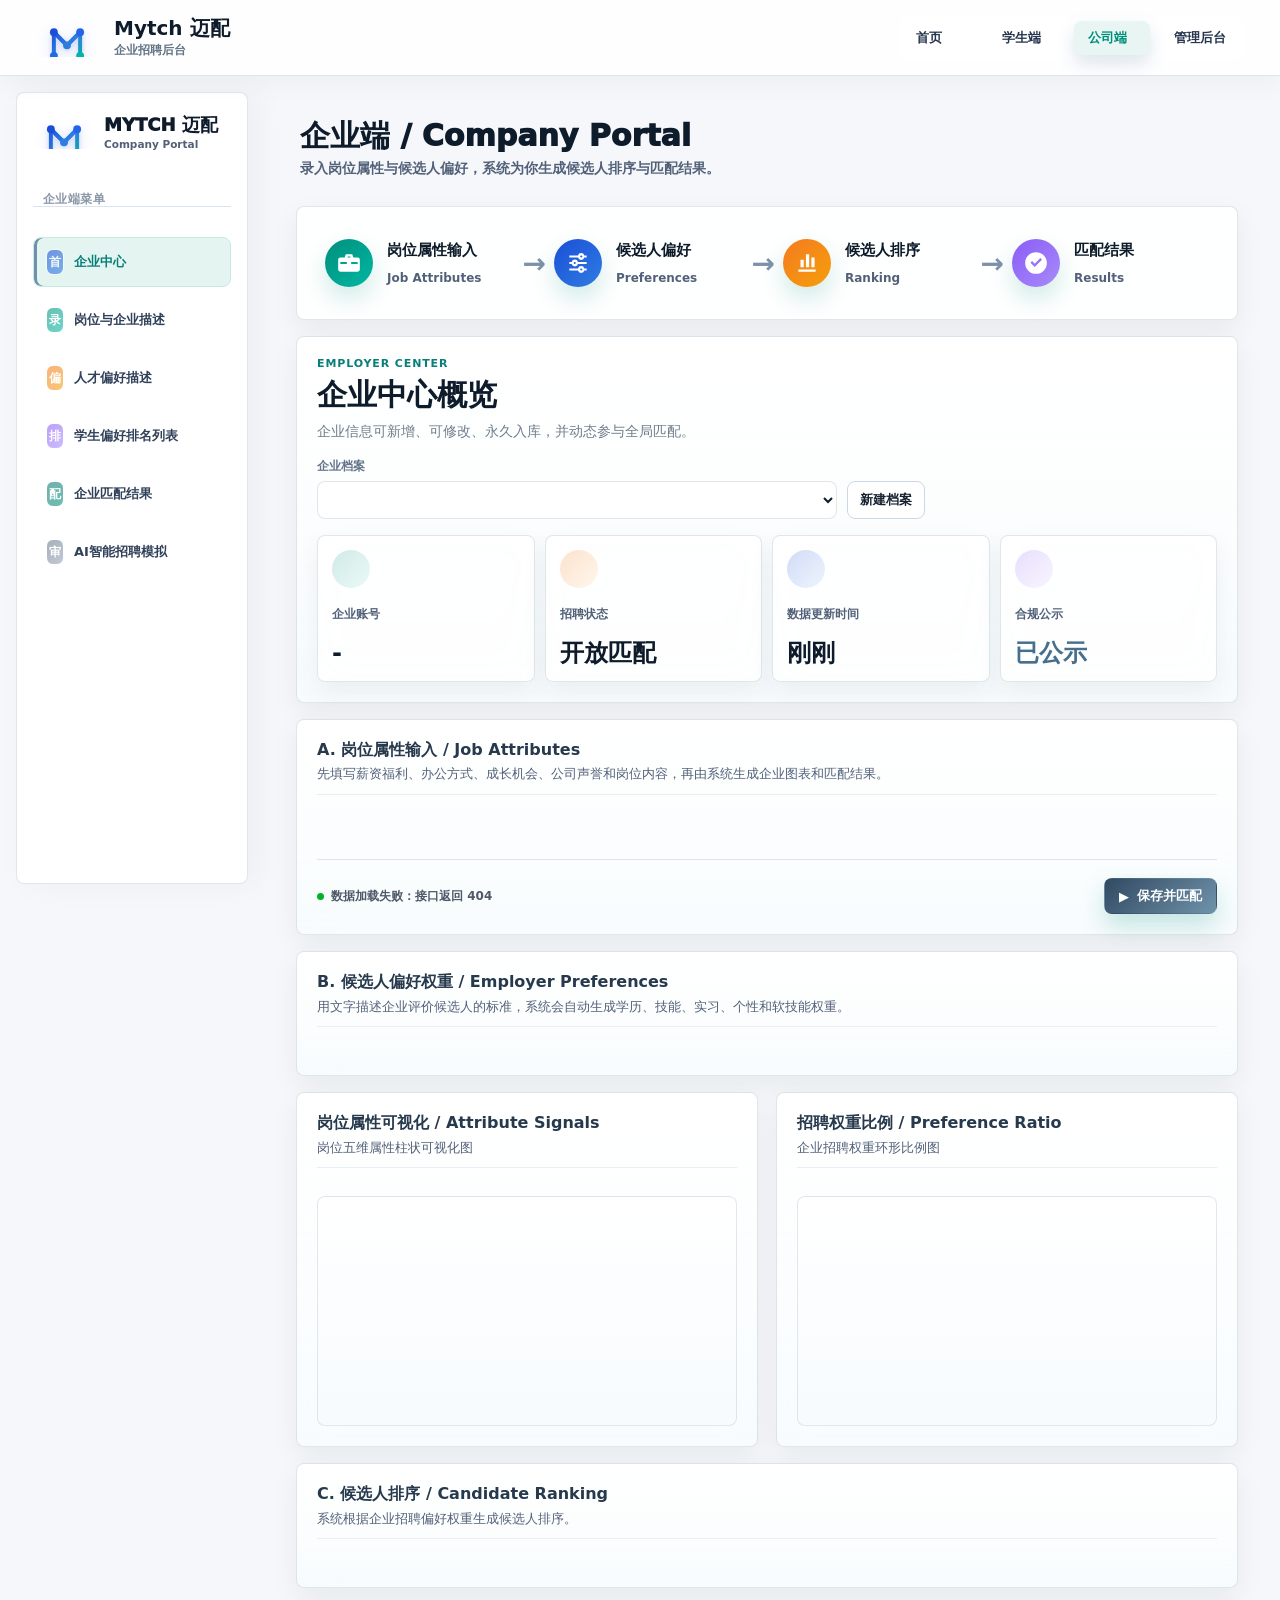
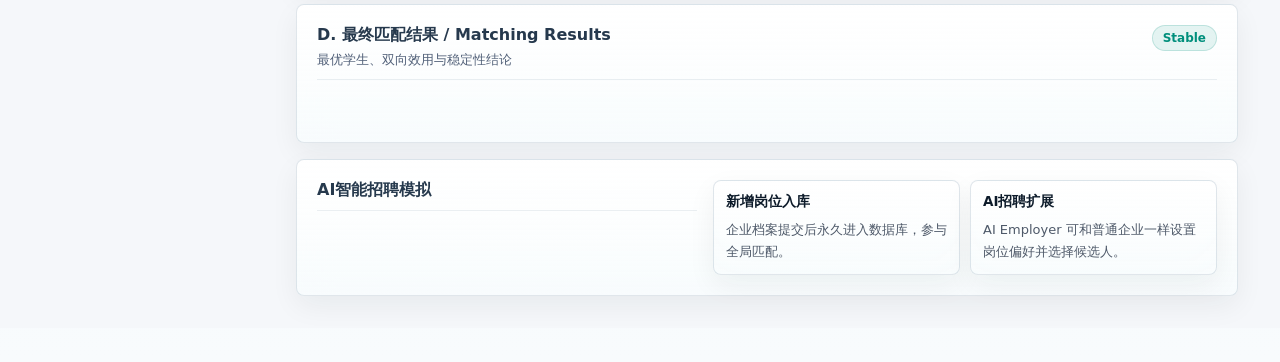
==== company.html @ 8a6372a4 "Add files via upload" ====
<!doctype html>
<html lang="zh-CN">
  <head>
    <meta charset="UTF-8" />
    <meta name="viewport" content="width=device-width, initial-scale=1.0" />
    <title>企业端 - Mytch 迈配</title>
    <link rel="stylesheet" href="styles.css" />
  </head>
  <body data-page="company">
    <div class="client-shell">
      <header class="global-topbar client-header">
        <a class="brand compact-brand" href="index.html">
          <div class="brand-mark" aria-hidden="true"><img src="assets/mytch-logo.svg" alt="" /></div>
          <div>
            <h1>Mytch 迈配</h1>
            <p>企业招聘后台</p>
          </div>
        </a>
        <nav class="client-nav" aria-label="端口切换">
          <a href="index.html">首页</a>
          <a href="student.html">学生端</a>
          <a class="active" href="company.html">公司端</a>
          <a href="admin.html">管理后台</a>
        </nav>
      </header>

      <div class="product-layout">
        <aside class="client-sidebar">
          <a class="brand side-brand" href="index.html">
            <div class="brand-mark" aria-hidden="true"><img src="assets/mytch-logo.svg" alt="" /></div>
            <div>
              <h1>Mytch 迈配</h1>
              <p>Company Portal</p>
            </div>
          </a>
          <div class="side-title">
            <strong>企业端菜单</strong>
            <span>Employer Portal</span>
          </div>
          <nav class="side-menu" aria-label="企业端菜单">
            <a href="#companyOverview">企业中心</a>
            <a href="#companyInputCard">岗位与企业描述</a>
            <a href="#companyPreferenceCard">人才偏好描述</a>
            <a href="#companyRankingCard">学生偏好排名列表</a>
            <a href="#companyMatchCard">企业匹配结果</a>
            <a href="#companySimulation">AI智能招聘模拟</a>
          </nav>
          <nav class="side-switch" aria-label="端口切换">
            <a href="index.html">首页</a>
            <a href="student.html">学生端</a>
            <a href="admin.html">后台端</a>
          </nav>
        </aside>

      <main class="product-main dashboard-main">
        <section class="portal-titlebar">
          <div>
            <h2>企业端 / Company Portal</h2>
            <p>录入岗位属性与候选人偏好，系统为你生成候选人排序与匹配结果。</p>
          </div>
        </section>

        <section class="portal-flow-strip company-flow" aria-label="企业端流程">
          <article class="active"><span><i class="svg-icon briefcase-icon" aria-hidden="true"></i></span><strong>岗位属性输入</strong><em>Job Attributes</em></article>
          <i aria-hidden="true">→</i>
          <article><span><i class="svg-icon sliders-icon" aria-hidden="true"></i></span><strong>候选人偏好</strong><em>Preferences</em></article>
          <i aria-hidden="true">→</i>
          <article><span><i class="svg-icon chart-icon" aria-hidden="true"></i></span><strong>候选人排序</strong><em>Ranking</em></article>
          <i aria-hidden="true">→</i>
          <article><span><i class="svg-icon check-icon" aria-hidden="true"></i></span><strong>匹配结果</strong><em>Results</em></article>
        </section>

        <section class="panel overview-card" id="companyOverview">
          <div>
            <p class="eyebrow">Employer Center</p>
            <h2>企业中心概览</h2>
            <p>企业信息可新增、可修改、永久入库，并动态参与全局匹配。</p>
          </div>
          <div class="account-tools overview-tools">
            <label class="select-label">
              企业档案
              <select id="companySelect"></select>
            </label>
            <button class="icon-button" id="newCompanyBtn" type="button">新建档案</button>
          </div>
          <div class="overview-meta">
            <article><span>企业账号</span><strong id="companyOverviewId">-</strong></article>
            <article><span>招聘状态</span><strong id="companyHiringStatus">开放匹配</strong></article>
            <article><span>数据更新时间</span><strong id="companyUpdatedAt">刚刚</strong></article>
            <article><span>合规公示</span><strong class="status-ok">已公示</strong></article>
          </div>
        </section>

        <section class="panel flow-card form-card" id="companyInputCard">
          <div class="panel-heading">
            <div>
              <h3>A. 岗位属性输入 / Job Attributes</h3>
              <p>先填写薪资福利、办公方式、成长机会、公司声誉和岗位内容，再由系统生成企业图表和匹配结果。</p>
            </div>
          </div>
          <form id="companyForm" class="profile-form">
            <div id="companyIdentityFields" class="identity-fields"></div>
            <div id="companyAttrFields" class="field-grid"></div>
            <div class="form-actions">
              <span id="companyState" class="inline-state">示例数据已加载</span>
              <button class="icon-button primary" type="submit">
                <span aria-hidden="true">▶</span>
                <span>保存并匹配</span>
              </button>
            </div>
          </form>
        </section>

        <section class="panel flow-card form-card" id="companyPreferenceCard">
          <div class="panel-heading">
            <div>
              <h3>B. 候选人偏好权重 / Employer Preferences</h3>
              <p>用文字描述企业评价候选人的标准，系统会自动生成学历、技能、实习、个性和软技能权重。</p>
            </div>
          </div>
          <div id="companyPreferenceFields" class="field-grid"></div>
        </section>

        <section class="visual-pair" id="companyVisuals">
          <section class="panel flow-card visual-panel" id="companyAttrCard">
            <div class="panel-heading">
              <div>
                <h3>岗位属性可视化 / Attribute Signals</h3>
                <p>岗位五维属性柱状可视化图</p>
              </div>
            </div>
            <div id="companyBarChart" class="bar-chart-card"></div>
          </section>

          <section class="panel flow-card" id="companyWeightCard">
            <div class="panel-heading">
              <div>
                <h3>招聘权重比例 / Preference Ratio</h3>
                <p>企业招聘权重环形比例图</p>
              </div>
            </div>
          <div id="companyDonutChart" class="donut-card"></div>
          <div id="companyWeightFields" class="field-grid sr-only"></div>
          </section>
        </section>

        <section class="panel flow-card" id="companyRankingCard">
          <div class="panel-heading">
            <div>
              <h3>C. 候选人排序 / Candidate Ranking</h3>
              <p>系统根据企业招聘偏好权重生成候选人排序。</p>
            </div>
          </div>
          <div id="companyPersonalPrefs" class="rank-list compact"></div>
        </section>

        <section class="panel flow-card result-panel" id="companyMatchCard">
          <div class="panel-heading">
            <div>
              <h3>D. 最终匹配结果 / Matching Results</h3>
              <p>最优学生、双向效用与稳定性结论</p>
            </div>
            <span id="companyStableBadge" class="badge positive">Stable</span>
          </div>
          <div id="companyResult" class="personal-result"></div>
        </section>

        <section class="panel rules-panel overview-card" id="companySimulation">
          <div class="panel-heading"><h3>AI智能招聘模拟</h3></div>
          <div class="governance-grid">
            <article><strong>新增岗位入库</strong><span>企业档案提交后永久进入数据库，参与全局匹配。</span></article>
            <article><strong>AI招聘扩展</strong><span>AI Employer 可和普通企业一样设置岗位偏好并选择候选人。</span></article>
          </div>
        </section>
      </main>
      </div>
    </div>

    <script src="app.js?v=mytch-feedback-20260525"></script>
  </body>
</html>
---- styles.css ----
:root {
  --bg: #f6f7f9;
  --surface: #ffffff;
  --ink: #18212f;
  --muted: #667085;
  --line: #d8dee8;
  --teal: #087f8c;
  --teal-weak: #e4f4f5;
  --coral: #d95f43;
  --indigo: #3c5aa6;
  --gold: #b7831d;
  --green: #1f8a5b;
  --shadow: 0 14px 40px rgba(24, 33, 47, 0.08);
}

* {
  box-sizing: border-box;
}

body {
  margin: 0;
  min-height: 100vh;
  background: var(--bg);
  color: var(--ink);
  font-family: Inter, ui-sans-serif, system-ui, -apple-system, BlinkMacSystemFont, "Segoe UI", sans-serif;
}

button,
input,
select,
textarea {
  font: inherit;
}

button {
  cursor: pointer;
}

a {
  color: inherit;
  text-decoration: none;
}

.app-shell {
  display: grid;
  grid-template-columns: 280px minmax(0, 1fr);
  min-height: 100vh;
}

.sidebar {
  position: sticky;
  top: 0;
  height: 100vh;
  display: flex;
  flex-direction: column;
  gap: 28px;
  padding: 24px 18px;
  background: #17202c;
  color: #eef4f7;
}

.brand {
  display: flex;
  align-items: center;
  gap: 12px;
  min-width: 0;
}

.brand-mark {
  display: grid;
  place-items: center;
  flex: 0 0 44px;
  width: 44px;
  height: 44px;
  border-radius: 8px;
  background: #f0b44c;
  color: #17202c;
  font-weight: 800;
  letter-spacing: 0;
}

.brand h1,
.brand p,
.topbar h2,
.topbar p,
.panel h3 {
  margin: 0;
}

.brand h1 {
  font-size: 18px;
  line-height: 1.2;
}

.brand p {
  margin-top: 4px;
  color: #b9c5d1;
  font-size: 13px;
}

.nav-tabs {
  display: grid;
  gap: 8px;
}

.nav-tab {
  display: flex;
  align-items: center;
  gap: 10px;
  width: 100%;
  border: 1px solid transparent;
  border-radius: 8px;
  padding: 11px 12px;
  background: transparent;
  color: #dbe5ea;
  text-align: left;
}

.nav-tab:hover,
.nav-tab.active {
  background: rgba(255, 255, 255, 0.09);
  border-color: rgba(255, 255, 255, 0.13);
}

.tab-icon {
  display: grid;
  place-items: center;
  width: 30px;
  height: 24px;
  border-radius: 6px;
  background: rgba(255, 255, 255, 0.1);
  color: #f0b44c;
  font-size: 12px;
  font-weight: 700;
}

.sidebar-footer {
  margin-top: auto;
  display: flex;
  align-items: center;
  gap: 8px;
  min-width: 0;
  color: #b9c5d1;
  font-size: 13px;
}

.state-dot {
  width: 9px;
  height: 9px;
  border-radius: 50%;
  background: #56d194;
  box-shadow: 0 0 0 4px rgba(86, 209, 148, 0.14);
}

.main {
  min-width: 0;
  padding: 22px;
}

.topbar {
  display: flex;
  align-items: center;
  justify-content: space-between;
  gap: 16px;
  margin-bottom: 18px;
}

.eyebrow {
  color: var(--teal);
  font-size: 12px;
  font-weight: 800;
  letter-spacing: 0.08em;
  text-transform: uppercase;
}

.topbar h2 {
  margin-top: 4px;
  font-size: 28px;
  letter-spacing: 0;
}

.toolbar,
.panel-heading,
.segmented,
.simulation-controls {
  display: flex;
  align-items: center;
  gap: 10px;
}

.icon-button {
  display: inline-flex;
  align-items: center;
  justify-content: center;
  gap: 8px;
  min-height: 38px;
  border: 1px solid var(--line);
  border-radius: 8px;
  padding: 8px 12px;
  background: var(--surface);
  color: var(--ink);
  font-weight: 700;
}

.icon-button:hover {
  border-color: #aab4c2;
}

.icon-button.primary {
  background: var(--teal);
  border-color: var(--teal);
  color: white;
}

.portal {
  width: min(1120px, calc(100% - 32px));
  margin: 0 auto;
  padding: 44px 0;
}

.portal-hero {
  min-height: 260px;
  display: grid;
  align-content: space-between;
  border-radius: 8px;
  padding: 28px;
  background:
    linear-gradient(90deg, rgba(23, 32, 44, 0.92), rgba(8, 127, 140, 0.72)),
    url("data:image/svg+xml,%3Csvg xmlns='http://www.w3.org/2000/svg' width='1200' height='500' viewBox='0 0 1200 500'%3E%3Crect width='1200' height='500' fill='%23dfe6ee'/%3E%3Cg fill='none' stroke='%2395a5b6' stroke-width='2' opacity='.55'%3E%3Cpath d='M80 380 C220 220, 320 420, 480 250 S760 180, 920 300 1050 360, 1120 180'/%3E%3Cpath d='M120 170 C260 260, 380 110, 530 190 S780 390, 1010 230'/%3E%3C/g%3E%3Cg fill='%23ffffff' opacity='.76'%3E%3Ccircle cx='160' cy='190' r='36'/%3E%3Ccircle cx='420' cy='305' r='42'/%3E%3Ccircle cx='650' cy='170' r='34'/%3E%3Ccircle cx='930' cy='320' r='44'/%3E%3C/g%3E%3C/svg%3E");
  background-size: cover;
  color: white;
  box-shadow: var(--shadow);
}

.portal-brand .brand-mark {
  background: white;
  color: var(--teal);
}

.portal-title h2 {
  margin: 8px 0 0;
  font-size: 46px;
  letter-spacing: 0;
}

.portal-title .eyebrow {
  color: #f0b44c;
}

.role-grid {
  display: grid;
  grid-template-columns: repeat(4, minmax(0, 1fr));
  gap: 16px;
  margin-top: 18px;
}

.role-card {
  min-height: 210px;
  display: grid;
  align-content: space-between;
  border: 1px solid var(--line);
  border-radius: 8px;
  padding: 18px;
  background: var(--surface);
  box-shadow: var(--shadow);
}

.role-card:hover {
  transform: translateY(-2px);
  border-color: #aab4c2;
}

.role-index {
  display: grid;
  place-items: center;
  width: 42px;
  height: 32px;
  border-radius: 8px;
  background: var(--teal-weak);
  color: var(--teal);
  font-weight: 800;
}

.role-card strong {
  display: block;
  margin-top: 20px;
  font-size: 24px;
}

.role-card span:last-child {
  color: var(--muted);
  line-height: 1.65;
}

.student-role .role-index {
  background: var(--teal-weak);
  color: var(--teal);
}

.company-role .role-index {
  background: #fff0e9;
  color: var(--coral);
}

.admin-role .role-index {
  background: #eef2ff;
  color: var(--indigo);
}

.ai-role .role-index {
  background: #f5efff;
  color: #7152a6;
}

.client-shell {
  min-height: 100vh;
}

.client-header {
  position: sticky;
  top: 0;
  z-index: 5;
  display: flex;
  align-items: center;
  justify-content: space-between;
  gap: 18px;
  padding: 14px 24px;
  border-bottom: 1px solid var(--line);
  background: rgba(246, 247, 249, 0.94);
  backdrop-filter: blur(12px);
}

.compact-brand .brand-mark {
  background: #17202c;
  color: #f0b44c;
}

.client-nav {
  display: flex;
  align-items: center;
  gap: 8px;
  padding: 4px;
  border: 1px solid var(--line);
  border-radius: 8px;
  background: var(--surface);
}

.client-nav a {
  border-radius: 6px;
  padding: 8px 12px;
  color: var(--muted);
  font-size: 13px;
  font-weight: 800;
}

.client-nav a.active {
  background: var(--teal);
  color: white;
}

.client-main {
  width: min(1180px, calc(100% - 32px));
  margin: 0 auto;
  display: grid;
  grid-template-columns: minmax(0, 1.05fr) minmax(340px, 0.95fr);
  gap: 18px;
  padding: 22px 0 34px;
}

.account-panel,
.result-panel {
  align-self: start;
}

.select-label {
  display: grid;
  gap: 6px;
  color: var(--muted);
  font-size: 12px;
  font-weight: 800;
}

.select-label select {
  min-width: 130px;
  min-height: 38px;
  border: 1px solid var(--line);
  border-radius: 8px;
  padding: 7px 10px;
  background: white;
  color: var(--ink);
}

.profile-form {
  display: grid;
  gap: 18px;
}

.profile-form h4,
.subpanel h4 {
  margin: 0 0 10px;
  font-size: 14px;
}

.field-grid {
  display: grid;
  grid-template-columns: repeat(2, minmax(0, 1fr));
  gap: 10px;
}

.number-field {
  display: grid;
  gap: 7px;
  border: 1px solid var(--line);
  border-radius: 8px;
  padding: 10px;
  background: #fbfcfd;
}

.number-field span {
  color: var(--muted);
  font-size: 12px;
  font-weight: 800;
}

.number-field input {
  width: 100%;
  min-height: 38px;
  border: 1px solid var(--line);
  border-radius: 7px;
  padding: 8px;
  background: white;
}

.text-field {
  grid-column: 1 / -1;
}

.text-field textarea {
  width: 100%;
  min-height: 82px;
  resize: vertical;
  border: 1px solid var(--line);
  border-radius: 7px;
  padding: 9px;
  background: white;
  color: var(--ink);
  line-height: 1.5;
}

.inference-card {
  grid-column: 1 / -1;
  border: 1px solid var(--line);
  border-radius: 8px;
  padding: 12px;
  background: #fbfcfd;
}

.inference-card > strong {
  display: block;
  margin-bottom: 12px;
  font-size: 14px;
}

.weight-preview {
  display: grid;
  gap: 10px;
}

.weight-preview div {
  position: relative;
  display: grid;
  grid-template-columns: 88px 42px minmax(0, 1fr);
  align-items: center;
  gap: 10px;
}

.weight-preview span {
  color: var(--muted);
  font-size: 12px;
  font-weight: 800;
}

.weight-preview b {
  font-size: 12px;
}

.weight-preview em {
  display: block;
  height: 10px;
  border-radius: 999px;
  background: var(--teal);
}

.form-actions {
  display: flex;
  align-items: center;
  justify-content: space-between;
  gap: 12px;
  border-top: 1px solid var(--line);
  padding-top: 14px;
}

.inline-state {
  color: var(--muted);
  font-size: 13px;
  font-weight: 700;
}

.personal-result {
  display: grid;
  gap: 14px;
}

.result-main {
  min-height: 190px;
  display: grid;
  align-content: center;
  border-radius: 8px;
  padding: 20px;
  background: #17202c;
  color: white;
}

.result-main .result-kicker {
  color: #f0b44c;
  font-size: 13px;
  font-weight: 900;
  letter-spacing: 0.08em;
}

.result-main strong {
  display: block;
  margin-top: 8px;
  font-size: 56px;
  line-height: 1;
}

.result-main span:last-child {
  margin-top: 12px;
  color: #cbd6df;
  font-weight: 700;
}

.mini-metrics {
  display: grid;
  grid-template-columns: 1fr 1fr;
  gap: 10px;
}

.mini-metrics article {
  border: 1px solid var(--line);
  border-radius: 8px;
  padding: 12px;
  background: #fbfcfd;
}

.mini-metrics span {
  display: block;
  color: var(--muted);
  font-size: 12px;
}

.mini-metrics strong {
  display: block;
  margin-top: 8px;
  font-size: 24px;
}

.subpanel {
  margin-top: 16px;
}

.rank-list.compact .rank-row {
  grid-template-columns: 54px minmax(0, 1fr);
}

.ai-cards,
.governance-grid {
  display: grid;
  grid-template-columns: repeat(2, minmax(0, 1fr));
  gap: 10px;
}

.ai-card,
.governance-grid article {
  border: 1px solid var(--line);
  border-radius: 8px;
  padding: 12px;
  background: #fbfcfd;
}

.ai-card strong,
.governance-grid strong {
  display: block;
  margin-bottom: 8px;
}

.ai-card span,
.governance-grid span,
.knowledge-notes p {
  color: var(--muted);
  font-size: 13px;
  line-height: 1.65;
}

.knowledge-notes {
  display: grid;
  gap: 10px;
}

.knowledge-notes p {
  margin: 0;
}

.audit-table {
  margin-top: 14px;
  overflow-x: auto;
}

.audit-table table {
  min-width: 760px;
}

.risk-low {
  color: var(--green);
  font-weight: 800;
}

.risk-mid {
  color: var(--gold);
  font-weight: 800;
}

.risk-high {
  color: var(--coral);
  font-weight: 800;
}

.tab-panel {
  display: none;
}

.tab-panel.active {
  display: grid;
  gap: 18px;
}

.metric-grid {
  display: grid;
  grid-template-columns: repeat(4, minmax(0, 1fr));
  gap: 14px;
}

.metric,
.panel {
  background: var(--surface);
  border: 1px solid var(--line);
  border-radius: 8px;
  box-shadow: var(--shadow);
}

.metric {
  padding: 16px;
}

.metric span {
  display: block;
  color: var(--muted);
  font-size: 13px;
}

.metric strong {
  display: block;
  margin-top: 8px;
  font-size: 30px;
}

.overview-layout,
.two-column {
  display: grid;
  grid-template-columns: minmax(0, 1.2fr) minmax(320px, 0.8fr);
  gap: 18px;
}

.panel {
  min-width: 0;
  padding: 16px;
}

.panel-heading {
  justify-content: space-between;
  margin-bottom: 14px;
}

.panel-heading h3 {
  font-size: 16px;
}

.badge {
  display: inline-flex;
  align-items: center;
  min-height: 26px;
  border-radius: 999px;
  padding: 4px 10px;
  background: #eef1f5;
  color: var(--muted);
  font-size: 12px;
  font-weight: 800;
}

.badge.positive {
  background: #e8f6ef;
  color: var(--green);
}

.badge.warning {
  background: #fff2dc;
  color: var(--gold);
}

.match-cards {
  display: grid;
  grid-template-columns: repeat(5, minmax(110px, 1fr));
  gap: 10px;
}

.match-card {
  position: relative;
  min-height: 142px;
  display: grid;
  align-content: space-between;
  border: 1px solid var(--line);
  border-radius: 8px;
  padding: 12px;
  overflow: hidden;
}

.match-card::before {
  content: "";
  position: absolute;
  inset: 0 0 auto;
  height: 5px;
  background: var(--accent);
}

.avatar-pair {
  display: flex;
  align-items: center;
  justify-content: space-between;
  gap: 8px;
}

.avatar {
  display: grid;
  place-items: center;
  width: 42px;
  height: 42px;
  border-radius: 50%;
  background: var(--teal-weak);
  color: var(--teal);
  font-weight: 800;
}

.avatar.company {
  background: #eef2ff;
  color: var(--indigo);
}

.connector {
  height: 2px;
  flex: 1;
  background: linear-gradient(90deg, var(--teal), var(--coral));
}

.match-card strong {
  display: block;
  margin-top: 10px;
}

.match-card span {
  color: var(--muted);
  font-size: 12px;
}

.utility-bars {
  display: grid;
  gap: 18px;
}

.bar-label {
  display: flex;
  justify-content: space-between;
  gap: 12px;
  margin-bottom: 8px;
  color: var(--muted);
  font-size: 13px;
}

.bar-label strong {
  color: var(--ink);
}

.bar-track {
  height: 12px;
  border-radius: 999px;
  background: #edf1f5;
  overflow: hidden;
}

.bar-track span {
  display: block;
  height: 100%;
  width: 0;
  border-radius: inherit;
  background: var(--teal);
}

.bar-row:nth-child(2) .bar-track span {
  background: var(--coral);
}

.bar-row:nth-child(3) .bar-track span {
  background: var(--indigo);
}

.segmented {
  padding: 3px;
  border: 1px solid var(--line);
  border-radius: 8px;
  background: #f3f5f8;
}

.segmented button {
  border: 0;
  border-radius: 6px;
  padding: 6px 10px;
  background: transparent;
  color: var(--muted);
  font-size: 12px;
  font-weight: 800;
}

.segmented button.active {
  background: var(--surface);
  color: var(--ink);
  box-shadow: 0 1px 4px rgba(24, 33, 47, 0.1);
}

.matrix {
  display: grid;
  grid-template-columns: 90px repeat(5, minmax(80px, 1fr));
  gap: 6px;
}

.matrix-cell {
  min-height: 44px;
  display: grid;
  place-items: center;
  border-radius: 7px;
  padding: 8px;
  background: #f2f4f7;
  color: var(--ink);
  font-size: 13px;
  font-weight: 800;
}

.matrix-cell.header {
  background: #e7ebf0;
  color: #344054;
}

.matrix-cell.score {
  color: white;
}

.table-wrap {
  overflow: auto;
}

table {
  width: 100%;
  border-collapse: collapse;
  min-width: 620px;
}

th,
td {
  border-bottom: 1px solid var(--line);
  padding: 9px 8px;
  text-align: left;
  font-size: 13px;
  white-space: nowrap;
}

th {
  color: #344054;
  background: #f3f5f8;
  font-size: 12px;
}

td:first-child,
th:first-child {
  position: sticky;
  left: 0;
  background: inherit;
  font-weight: 800;
}

td input {
  width: 78px;
  min-height: 32px;
  border: 1px solid var(--line);
  border-radius: 7px;
  padding: 5px 7px;
  background: white;
}

.rank-list {
  display: grid;
  gap: 10px;
}

.rank-row {
  display: grid;
  grid-template-columns: 62px minmax(0, 1fr);
  align-items: center;
  gap: 12px;
  border: 1px solid var(--line);
  border-radius: 8px;
  padding: 10px;
}

.rank-row strong {
  color: var(--teal);
}

.rank-chips {
  display: flex;
  flex-wrap: wrap;
  gap: 7px;
}

.rank-chip {
  border-radius: 999px;
  padding: 6px 9px;
  background: #f1f5f9;
  color: #344054;
  font-size: 12px;
  font-weight: 800;
}

.timeline {
  display: grid;
  gap: 12px;
}

.round {
  border: 1px solid var(--line);
  border-radius: 8px;
  padding: 12px;
}

.round h4 {
  margin: 0 0 10px;
  font-size: 14px;
}

.round-grid {
  display: grid;
  grid-template-columns: minmax(0, 1fr) minmax(0, 1.25fr);
  gap: 12px;
}

.mini-list {
  display: grid;
  gap: 6px;
}

.mini-list div {
  border-radius: 7px;
  padding: 8px;
  background: #f3f5f8;
  color: #344054;
  font-size: 13px;
}

.simulator {
  max-width: 980px;
}

.simulation-controls {
  flex-wrap: wrap;
  margin-bottom: 16px;
}

.simulation-controls label {
  display: grid;
  gap: 6px;
  color: var(--muted);
  font-size: 13px;
  font-weight: 700;
}

.simulation-controls input {
  width: 140px;
  min-height: 38px;
  border: 1px solid var(--line);
  border-radius: 8px;
  padding: 8px;
}

.simulation-results {
  display: grid;
  grid-template-columns: repeat(4, minmax(150px, 1fr));
  gap: 12px;
}

.sim-card {
  border: 1px solid var(--line);
  border-radius: 8px;
  padding: 14px;
  background: #fbfcfd;
}

.sim-card span {
  display: block;
  color: var(--muted);
  font-size: 12px;
}

.sim-card strong {
  display: block;
  margin-top: 8px;
  font-size: 24px;
}

@media (max-width: 1100px) {
  .app-shell {
    grid-template-columns: 1fr;
  }

  .sidebar {
    position: static;
    height: auto;
  }

  .nav-tabs {
    grid-template-columns: repeat(5, minmax(120px, 1fr));
    overflow-x: auto;
  }

  .metric-grid,
  .overview-layout,
  .two-column,
  .simulation-results {
    grid-template-columns: 1fr 1fr;
  }

  .match-cards {
    grid-template-columns: repeat(3, minmax(0, 1fr));
  }

  .role-grid,
  .client-main {
    grid-template-columns: repeat(2, minmax(0, 1fr));
  }
}

@media (max-width: 760px) {
  .main {
    padding: 14px;
  }

  .topbar,
  .panel-heading {
    align-items: flex-start;
    flex-direction: column;
  }

  .metric-grid,
  .overview-layout,
  .two-column,
  .simulation-results,
  .round-grid {
    grid-template-columns: 1fr;
  }

  .match-cards {
    grid-template-columns: 1fr;
  }

  .matrix {
    grid-template-columns: 72px repeat(5, minmax(62px, 1fr));
    overflow-x: auto;
  }

  .portal {
    width: min(100% - 24px, 1120px);
    padding: 24px 0;
  }

  .portal-hero {
    min-height: 230px;
    padding: 20px;
  }

  .portal-title h2 {
    font-size: 34px;
  }

  .client-header {
    align-items: flex-start;
    flex-direction: column;
    padding: 14px;
  }

  .client-nav {
    width: 100%;
    overflow-x: auto;
  }

  .client-main {
    width: min(100% - 24px, 1180px);
  }

  .field-grid,
  .mini-metrics,
  .role-grid,
  .client-main,
  .ai-cards,
  .governance-grid {
    grid-template-columns: 1fr;
  }

  .form-actions {
    align-items: stretch;
    flex-direction: column;
  }

  .result-main strong {
    font-size: 42px;
  }
}

/* User-requested polish: top-right switching, real icons, readable charts */
body[data-page="student"] .client-header,
body[data-page="company"] .client-header,
body[data-page="admin"] .admin-global {
  display: flex !important;
  position: sticky !important;
  top: 0 !important;
  z-index: 30 !important;
}

body[data-page="student"] .product-layout,
body[data-page="company"] .product-layout,
body[data-page="admin"] .app-shell {
  width: min(1580px, calc(100% - 32px)) !important;
  margin: 16px auto 34px !important;
  grid-template-columns: 236px minmax(0, 1fr) !important;
  gap: 18px !important;
}

body[data-page="student"] .client-sidebar,
body[data-page="company"] .client-sidebar,
body[data-page="admin"] .sidebar {
  min-height: calc(100vh - 96px) !important;
  height: auto !important;
  border: 1px solid var(--mt-line) !important;
  border-radius: 8px !important;
}

.side-switch {
  display: none !important;
}

.side-brand {
  gap: 9px !important;
  margin-bottom: 24px !important;
}

.side-brand .brand-mark {
  width: 34px !important;
  height: 34px !important;
}

.side-brand h1 {
  white-space: nowrap !important;
  font-size: 18px !important;
  letter-spacing: 0 !important;
}

.side-brand p {
  font-size: 10.5px !important;
}

.portal-titlebar {
  min-height: 64px !important;
}

.portal-titlebar h2 {
  font-size: 28px !important;
}

.user-chip,
.admin-search::after,
.admin-search b {
  display: none !important;
}

.admin-search {
  min-width: min(360px, 42vw) !important;
}

.hero-copy h2 {
  margin-bottom: 8px !important;
  font-size: clamp(52px, 5.2vw, 78px) !important;
}

.hero-mainline {
  margin: 0 0 14px !important;
  white-space: nowrap !important;
  color: var(--mt-ink) !important;
  font-size: clamp(28px, 2.8vw, 42px) !important;
  line-height: 1.15 !important;
  font-weight: 920 !important;
}

.hero-mainline span {
  background: linear-gradient(90deg, var(--mt-teal), var(--mt-blue)) !important;
  -webkit-background-clip: text !important;
  background-clip: text !important;
  color: transparent !important;
}

.svg-icon {
  display: block !important;
  width: 1em !important;
  height: 1em !important;
  background: currentColor !important;
  -webkit-mask: var(--icon) center / contain no-repeat !important;
  mask: var(--icon) center / contain no-repeat !important;
}

.user-icon { --icon: url("data:image/svg+xml,%3Csvg viewBox='0 0 24 24' xmlns='http://www.w3.org/2000/svg'%3E%3Cpath fill='black' d='M12 12a4.5 4.5 0 1 0 0-9a4.5 4.5 0 0 0 0 9Zm0 2c-4.42 0-8 2.24-8 5v1.2c0 .44.36.8.8.8h14.4c.44 0 .8-.36.8-.8V19c0-2.76-3.58-5-8-5Z'/%3E%3C/svg%3E"); }
.bot-icon { --icon: url("data:image/svg+xml,%3Csvg viewBox='0 0 24 24' xmlns='http://www.w3.org/2000/svg'%3E%3Cpath fill='black' d='M11 2h2v3h3a4 4 0 0 1 4 4v7a4 4 0 0 1-4 4H8a4 4 0 0 1-4-4V9a4 4 0 0 1 4-4h3V2Zm-3 8.5A1.5 1.5 0 1 0 11 10.5a1.5 1.5 0 0 0-3 0Zm7 0a1.5 1.5 0 1 0 3 0a1.5 1.5 0 0 0-3 0ZM8 15v2h8v-2H8ZM2 10h2v5H2v-5Zm18 0h2v5h-2v-5Z'/%3E%3C/svg%3E"); }
.grid-icon { --icon: url("data:image/svg+xml,%3Csvg viewBox='0 0 24 24' xmlns='http://www.w3.org/2000/svg'%3E%3Cpath fill='black' d='M4 3h7v7H4V3Zm9 0h7v7h-7V3ZM4 13h7v8H4v-8Zm9 0h7v8h-7v-8ZM6 5v3h3V5H6Zm9 0v3h3V5h-3ZM6 15v4h3v-4H6Zm9 0v4h3v-4h-3Z'/%3E%3C/svg%3E"); }
.nodes-icon { --icon: url("data:image/svg+xml,%3Csvg viewBox='0 0 24 24' xmlns='http://www.w3.org/2000/svg'%3E%3Cpath fill='black' d='M7 4a3 3 0 1 1 2.83 4H9l2.2 3.3a3.1 3.1 0 0 1 1.6 0L15 8h-.83A3 3 0 1 1 17 9.83l-2.35 3.52A3 3 0 0 1 15 14.7l3.35 1.12A3 3 0 1 1 17.72 18l-3.35-1.12a3 3 0 0 1-4.74 0L6.28 18a3 3 0 1 1-.63-2.18L9 14.7a3 3 0 0 1 .35-1.35L7 9.83A3 3 0 0 1 7 4Z'/%3E%3C/svg%3E"); }
.check-icon { --icon: url("data:image/svg+xml,%3Csvg viewBox='0 0 24 24' xmlns='http://www.w3.org/2000/svg'%3E%3Cpath fill='black' d='M12 2a10 10 0 1 0 0 20a10 10 0 0 0 0-20Zm-1.2 13.6L6.9 11.7l1.5-1.5l2.4 2.4l5.2-5.2l1.5 1.5l-6.7 6.7Z'/%3E%3C/svg%3E"); }
.file-icon { --icon: url("data:image/svg+xml,%3Csvg viewBox='0 0 24 24' xmlns='http://www.w3.org/2000/svg'%3E%3Cpath fill='black' d='M6 2h8l4 4v16H6V2Zm7 1.8V7h3.2L13 3.8ZM8 10v2h8v-2H8Zm0 4v2h8v-2H8Zm0 4v2h5v-2H8Z'/%3E%3C/svg%3E"); }
.cap-icon { --icon: url("data:image/svg+xml,%3Csvg viewBox='0 0 24 24' xmlns='http://www.w3.org/2000/svg'%3E%3Cpath fill='black' d='M12 3L2 8l10 5l10-5l-10-5Zm-7 8v4.5C6.8 18 9.4 19.2 12 19.2s5.2-1.2 7-3.7V11l-7 3.5L5 11Z'/%3E%3C/svg%3E"); }
.briefcase-icon { --icon: url("data:image/svg+xml,%3Csvg viewBox='0 0 24 24' xmlns='http://www.w3.org/2000/svg'%3E%3Cpath fill='black' d='M9 4h6l1 3h4a2 2 0 0 1 2 2v9a2 2 0 0 1-2 2H4a2 2 0 0 1-2-2V9a2 2 0 0 1 2-2h4l1-3Zm1.5 3h3l-.33-1h-2.34l-.33 1ZM4 11v2h16v-2h-6v2h-4v-2H4Z'/%3E%3C/svg%3E"); }
.shield-icon { --icon: url("data:image/svg+xml,%3Csvg viewBox='0 0 24 24' xmlns='http://www.w3.org/2000/svg'%3E%3Cpath fill='black' d='M12 2l8 3v6c0 5-3.4 9.7-8 11c-4.6-1.3-8-6-8-11V5l8-3Zm-1 13.2l6-6l-1.4-1.4L11 12.4l-2.1-2.1l-1.4 1.4l3.5 3.5Z'/%3E%3C/svg%3E"); }
.database-icon { --icon: url("data:image/svg+xml,%3Csvg viewBox='0 0 24 24' xmlns='http://www.w3.org/2000/svg'%3E%3Cpath fill='black' d='M12 3c5 0 8 1.6 8 3.5v11C20 19.4 17 21 12 21s-8-1.6-8-3.5v-11C4 4.6 7 3 12 3Zm0 2C8.1 5 6 6 6 6.5S8.1 8 12 8s6-1 6-1.5S15.9 5 12 5Zm6 4.2C16.6 9.9 14.5 10.3 12 10.3s-4.6-.4-6-1.1v2.3C6 12 8.1 13 12 13s6-1 6-1.5V9.2Zm0 5C16.6 14.9 14.5 15.3 12 15.3s-4.6-.4-6-1.1v3.3C6 18 8.1 19 12 19s6-1 6-1.5v-3.3Z'/%3E%3C/svg%3E"); }
.sliders-icon { --icon: url("data:image/svg+xml,%3Csvg viewBox='0 0 24 24' xmlns='http://www.w3.org/2000/svg'%3E%3Cpath fill='black' d='M4 7h8a3 3 0 0 0 5.83 0H20V5h-2.17a3 3 0 0 0-5.83 0H4v2Zm11-2a1 1 0 1 1 0 2a1 1 0 0 1 0-2ZM4 13h2.17a3 3 0 0 0 5.83 0H20v-2h-8a3 3 0 0 0-5.83 0H4v2Zm5-2a1 1 0 1 1 0 2a1 1 0 0 1 0-2Zm-5 8h8a3 3 0 0 0 5.83 0H20v-2h-2.17a3 3 0 0 0-5.83 0H4v2Zm11-2a1 1 0 1 1 0 2a1 1 0 0 1 0-2Z'/%3E%3C/svg%3E"); }
.chart-icon { --icon: url("data:image/svg+xml,%3Csvg viewBox='0 0 24 24' xmlns='http://www.w3.org/2000/svg'%3E%3Cpath fill='black' d='M4 20h16v-2H4v2Zm2-4h3V9H6v7Zm5 0h3V4h-3v12Zm5 0h3v-9h-3v9Z'/%3E%3C/svg%3E"); }

.flow-icon .svg-icon,
.entry-icon .svg-icon,
.architecture-grid span .svg-icon,
.portal-flow-strip span .svg-icon,
.preview-metrics i.svg-icon,
.hero-feature-row i.svg-icon {
  width: 26px !important;
  height: 26px !important;
  color: #fff !important;
}

.hero-feature-row i.svg-icon {
  width: 22px !important;
  height: 22px !important;
}

.process-flow {
  grid-template-columns: repeat(5, minmax(0, 1fr)) !important;
}

.donut-card {
  display: grid !important;
  grid-template-columns: 170px minmax(0, 1fr) !important;
  align-items: center !important;
  gap: 18px !important;
  padding: 18px !important;
}

.donut-visual {
  width: 160px !important;
  height: 160px !important;
  margin: 0 auto !important;
  filter: none !important;
}

.donut-visual svg {
  width: 100% !important;
  height: 100% !important;
  overflow: visible !important;
}

.donut-segment {
  transition: stroke-dasharray .25s ease;
}

.donut-visual span {
  display: grid !important;
  place-items: center !important;
  gap: 2px !important;
  color: var(--mt-ink) !important;
  font-size: 11px !important;
  font-weight: 700 !important;
}

.donut-visual span strong {
  color: var(--mt-teal) !important;
  font-size: 22px !important;
  line-height: 1 !important;
}

.donut-visual span em {
  color: var(--mt-muted) !important;
  font-style: normal !important;
  font-size: 10px !important;
}

.donut-legend {
  grid-template-columns: minmax(0, 1fr) !important;
}

.donut-legend span {
  justify-content: space-between !important;
  padding: 7px 9px !important;
  border-radius: 8px !important;
  background: rgba(248, 252, 253, 0.9) !important;
  color: #26364f !important;
}

.console-log {
  color: #193148 !important;
  background: linear-gradient(180deg, #f8fcfd, #eef7f7) !important;
  border-color: rgba(0, 143, 124, 0.18) !important;
  font-weight: 780 !important;
}

.console-log * {
  color: #193148 !important;
  opacity: 1 !important;
}

@media (max-width: 1180px) {
  body[data-page="student"] .product-layout,
  body[data-page="company"] .product-layout,
  body[data-page="admin"] .app-shell {
    grid-template-columns: minmax(0, 1fr) !important;
  }

  .process-flow {
    grid-template-columns: repeat(2, minmax(0, 1fr)) !important;
  }
}

@media (max-width: 760px) {
  .hero-mainline {
    white-space: normal !important;
  }

  .donut-card {
    grid-template-columns: minmax(0, 1fr) !important;
  }
}

/* Mytch final commercial visual specification */
:root {
  --bg: #f5f7fa;
  --surface: #ffffff;
  --ink: #1d2129;
  --muted: #4e5969;
  --muted-2: #86909c;
  --line: #e5e8ef;
  --teal: #165dff;
  --teal-weak: #e8f0ff;
  --coral: #ff7d00;
  --gold: #ff7d00;
  --green: #00b42a;
  --red: #f53f3f;
  --indigo: #165dff;
  --shadow: 0 2px 12px rgba(0, 0, 0, 0.06);
  --nav-height: 68px;
}

body {
  background: var(--bg);
  color: var(--ink);
  font-size: 14px;
}

body[data-page="portal"] {
  overflow: auto;
}

.brand-mark {
  background: var(--teal);
  color: #fff;
}

.panel,
.metric,
.role-card,
.home-entry-card,
.advantage-grid article,
.number-field,
.inference-card,
.mini-metrics article,
.rank-row,
.round,
.ai-card,
.governance-grid article,
.sim-card {
  border: 1px solid var(--line);
  border-radius: 8px;
  background: var(--surface);
  box-shadow: var(--shadow);
  transition: transform 0.18s ease, box-shadow 0.18s ease, border-color 0.18s ease;
}

.panel,
.metric,
.home-entry-card,
.advantage-grid article {
  padding: 20px;
}

.panel:hover,
.metric:hover,
.home-entry-card:hover,
.advantage-grid article:hover {
  transform: translateY(-2px);
  box-shadow: 0 8px 24px rgba(0, 0, 0, 0.09);
}

.site-nav,
.global-topbar {
  min-height: var(--nav-height);
  padding: 12px 32px;
  border-bottom: 1px solid var(--line);
  background: rgba(255, 255, 255, 0.96);
  backdrop-filter: blur(12px);
}

.brand h1 {
  font-size: 18px;
  font-weight: 800;
}

.brand p {
  color: var(--muted-2);
  font-size: 12px;
}

.site-links a,
.client-nav a,
.side-menu a,
.nav-tab {
  font-size: 14px;
}

.icon-button {
  border-radius: 8px;
  transition: transform 0.12s ease, background 0.18s ease, border-color 0.18s ease;
}

.icon-button:hover {
  border-color: var(--teal);
  color: var(--teal);
}

.icon-button:active {
  transform: translateY(1px);
}

.icon-button.primary {
  background: var(--teal);
  border-color: var(--teal);
  color: #fff;
}

.icon-button.primary:hover {
  background: #0e49d8;
  color: #fff;
}

.eyebrow,
.role-index,
.advantage-grid span {
  color: var(--teal);
}

.panel-heading h3,
.layer-heading h3,
.section-heading h2 {
  font-size: 16px;
  font-weight: 700;
}

.topbar h2,
.overview-card h2,
.admin-hero h2 {
  font-size: 18px;
  font-weight: 800;
}

.panel-heading p,
.overview-card p:not(.eyebrow),
.section-heading p,
.home-entry-card p,
.advantage-grid p {
  color: var(--muted);
  font-size: 14px;
}

th,
td,
.matrix-cell,
.rank-chip,
.match-card span {
  font-size: 13px;
}

.badge,
.inline-state,
.mini-metrics span,
.chart-stats span {
  font-size: 12px;
}

.inline-state::before {
  content: "";
  display: inline-block;
  width: 7px;
  height: 7px;
  margin-right: 7px;
  border-radius: 50%;
  background: var(--green);
  animation: mytchPulse 1.8s ease-in-out infinite;
}

@keyframes mytchPulse {
  0%, 100% { opacity: 0.45; transform: scale(0.86); }
  50% { opacity: 1; transform: scale(1); }
}

/* Homepage */
.mytch-home {
  width: min(1200px, calc(100% - 40px));
  margin: 0 auto;
  padding: 24px 0 36px;
}

.mytch-hero {
  min-height: 520px;
  display: grid;
  grid-template-columns: minmax(0, 0.95fr) minmax(420px, 1.05fr);
  align-items: center;
  gap: 36px;
  border-radius: 8px;
  padding: 48px;
  background: linear-gradient(135deg, #165dff 0%, #3b82ff 58%, #78a7ff 100%);
  color: #fff;
  box-shadow: 0 12px 36px rgba(22, 93, 255, 0.2);
}

.hero-copy h2 {
  margin: 10px 0 0;
  max-width: 720px;
  color: #fff;
  font-size: 42px;
  line-height: 1.16;
}

.hero-subtitle,
.hero-slogan {
  margin: 14px 0 0;
  color: rgba(255, 255, 255, 0.9);
  font-size: 16px;
  line-height: 1.7;
}

.hero-slogan {
  font-size: 14px;
  font-weight: 700;
}

.hero-preview {
  margin: 0;
}

.hero-preview img {
  display: block;
  width: 100%;
  border-radius: 8px;
  border: 1px solid rgba(255, 255, 255, 0.32);
  box-shadow: 0 24px 70px rgba(10, 31, 89, 0.26);
}

.home-section {
  margin-top: 24px;
}

.section-heading {
  margin-bottom: 16px;
}

.section-heading h2 {
  margin: 0;
  color: var(--ink);
}

.section-heading p {
  margin: 8px 0 0;
}

.home-entry-grid {
  display: grid;
  grid-template-columns: repeat(3, minmax(0, 1fr));
  gap: 24px;
}

.home-entry-card {
  min-height: 236px;
  display: grid;
  align-content: space-between;
  color: inherit;
}

.entry-icon {
  display: grid;
  place-items: center;
  width: 46px;
  height: 46px;
  border-radius: 8px;
  background: var(--teal-weak);
  color: var(--teal);
  font-size: 20px;
  font-weight: 900;
}

.home-entry-card strong {
  display: block;
  margin-top: 14px;
  font-size: 16px;
}

.home-entry-card b {
  display: inline-flex;
  align-items: center;
  justify-content: center;
  width: fit-content;
  min-height: 36px;
  border-radius: 8px;
  padding: 6px 12px;
  background: var(--teal);
  color: #fff;
  font-size: 13px;
}

.site-footer {
  width: min(1200px, calc(100% - 40px));
  margin: 0 auto 28px;
  display: flex;
  justify-content: space-between;
  gap: 16px;
  border-top: 1px solid var(--line);
  padding-top: 18px;
  color: var(--muted);
  font-size: 12px;
}

/* Student / company final flow */
.product-layout {
  grid-template-columns: 252px minmax(0, 1fr);
}

.dashboard-main {
  grid-template-columns: minmax(0, 1fr);
  gap: 24px;
  padding: 24px;
}

.overview-card,
.flow-card,
.rules-panel,
.visual-pair {
  grid-column: 1 / -1;
}

.visual-pair {
  display: grid;
  grid-template-columns: repeat(2, minmax(0, 1fr));
  gap: 24px;
  align-items: stretch;
}

.visual-pair .flow-card {
  grid-column: auto;
  min-height: 430px;
}

.visual-pair .radar-chart {
  grid-template-columns: 1fr;
  justify-items: center;
}

.visual-pair .chart-stats {
  width: 100%;
  grid-template-columns: repeat(5, minmax(0, 1fr));
}

.flow-card {
  display: grid;
  gap: 16px;
}

.form-card .field-grid,
#studentPreferenceFields,
#companyPreferenceFields {
  grid-template-columns: repeat(2, minmax(0, 1fr));
}

#studentPreferenceFields .text-field,
#companyPreferenceFields .text-field {
  grid-column: 1 / -1;
}

.number-field {
  padding: 12px;
  box-shadow: none;
}

.number-field span {
  color: var(--muted);
  font-size: 13px;
}

.number-field input,
.number-field textarea,
.select-label select {
  min-height: 38px;
  border-radius: 8px;
  font-size: 14px;
}

.number-field textarea {
  min-height: 88px;
}

.result-main strong {
  font-size: 32px;
  overflow-wrap: anywhere;
}

.match-card strong,
.match-card span,
.rank-chip {
  white-space: normal;
  overflow-wrap: anywhere;
}

@media (max-width: 980px) {
  .mytch-hero,
  .home-entry-grid,
  .advantage-grid,
  .visual-pair,
  .form-card .field-grid,
  #studentPreferenceFields,
  #companyPreferenceFields {
    grid-template-columns: 1fr;
  }

  .mytch-hero {
    padding: 28px;
  }

  .hero-copy h2 {
    font-size: 30px;
  }
}

/* 2026-05-25 Morandi approachable-luxury visual system */
:root {
  --mh-ink: #26394d;
  --mh-muted: #6f7e8b;
  --mh-line: rgba(120, 145, 164, 0.22);
  --mh-100: #f4f7f8;
  --mh-150: #edf3f5;
  --mh-200: #dfe8ec;
  --mh-300: #c4d2da;
  --mh-400: #9fb6c4;
  --mh-500: #6f92aa;
  --mh-600: #456f8d;
  --mh-700: #314a62;
  --mh-glass: rgba(255, 255, 255, 0.68);
  --mh-shadow: 0 18px 42px rgba(49, 74, 98, 0.12);
  --mh-soft-shadow: 0 10px 24px rgba(49, 74, 98, 0.08);
}

body[data-page="portal"],
body[data-page="student"],
body[data-page="company"],
body[data-page="admin"] {
  color: var(--mh-ink) !important;
  background:
    linear-gradient(115deg, rgba(244, 247, 248, 0.98) 0%, rgba(231, 239, 242, 0.96) 45%, rgba(241, 245, 246, 1) 100%),
    repeating-linear-gradient(90deg, rgba(255, 255, 255, 0.42) 0 1px, transparent 1px 18px) !important;
  font-size: 14px !important;
}

body[data-page="student"] .client-shell,
body[data-page="company"] .client-shell,
body[data-page="admin"] .app-shell {
  background:
    linear-gradient(180deg, rgba(255,255,255,.34), rgba(223,232,236,.22)),
    transparent !important;
}

body[data-page="student"] .client-header,
body[data-page="company"] .client-header,
body[data-page="admin"] .admin-global,
body[data-page="portal"] .site-nav {
  background: rgba(255, 255, 255, 0.72) !important;
  border-bottom: 1px solid rgba(120, 145, 164, 0.2) !important;
  box-shadow: 0 10px 28px rgba(49, 74, 98, 0.06) !important;
  backdrop-filter: blur(22px) saturate(1.08) !important;
}

.brand-mark,
.compact-brand .brand-mark,
.portal-brand .brand-mark,
.sidebar .brand-mark {
  border-radius: 8px !important;
  color: #ffffff !important;
  background: linear-gradient(135deg, var(--mh-600), var(--mh-400)) !important;
  box-shadow: 0 12px 24px rgba(69, 111, 141, 0.25) !important;
}

.compact-brand h1,
.portal-brand h1,
.brand h1 {
  color: var(--mh-ink) !important;
  font-weight: 850 !important;
  letter-spacing: 0 !important;
}

.compact-brand p,
.portal-brand p,
.brand p {
  color: var(--mh-muted) !important;
  font-weight: 650 !important;
}

.client-nav,
.site-links,
.segmented {
  background: rgba(255, 255, 255, 0.58) !important;
  border: 1px solid var(--mh-line) !important;
  box-shadow: inset 0 1px 0 rgba(255,255,255,.75), 0 8px 20px rgba(49,74,98,.05) !important;
  backdrop-filter: blur(16px) !important;
}

.client-nav a,
.site-links a,
.segmented button {
  color: var(--mh-muted) !important;
  font-weight: 760 !important;
}

.client-nav a.active,
.client-nav a:hover,
.site-links a:hover,
.segmented button.active {
  color: #ffffff !important;
  background: linear-gradient(135deg, var(--mh-700), var(--mh-600)) !important;
  box-shadow: 0 8px 18px rgba(69,111,141,.18) !important;
}

body[data-page="student"] .product-layout,
body[data-page="company"] .product-layout {
  background: transparent !important;
}

body[data-page="student"] .client-sidebar,
body[data-page="company"] .client-sidebar,
.sidebar {
  background: rgba(255, 255, 255, 0.56) !important;
  border-right: 1px solid var(--mh-line) !important;
  box-shadow: 12px 0 34px rgba(49, 74, 98, 0.05) !important;
  backdrop-filter: blur(20px) saturate(1.06) !important;
}

.side-title {
  border-bottom-color: var(--mh-line) !important;
}

.side-title strong {
  color: var(--mh-ink) !important;
  font-weight: 820 !important;
}

.side-title span {
  color: var(--mh-muted) !important;
}

.side-menu a,
.nav-tab {
  color: #647785 !important;
  background: rgba(255, 255, 255, 0.22) !important;
  border: 1px solid transparent !important;
}

.side-menu a:first-child,
.side-menu a:hover,
.nav-tab.active,
.nav-tab:hover {
  color: var(--mh-700) !important;
  background: rgba(223, 232, 236, 0.68) !important;
  border-color: rgba(120, 145, 164, 0.18) !important;
  box-shadow: inset 3px 0 0 var(--mh-500) !important;
}

body[data-page="student"] .dashboard-main,
body[data-page="company"] .dashboard-main,
.main {
  background: transparent !important;
}

body[data-page="student"] .panel,
body[data-page="company"] .panel,
.panel,
.metric,
.home-entry-card,
.advantage-grid article,
.overview-meta article,
.match-card,
.timeline-item,
.governance-grid article,
.ai-cards article {
  border: 1px solid var(--mh-line) !important;
  border-radius: 8px !important;
  background:
    linear-gradient(180deg, rgba(255,255,255,.72), rgba(255,255,255,.54)),
    rgba(255, 255, 255, 0.56) !important;
  box-shadow: var(--mh-soft-shadow) !important;
  backdrop-filter: blur(18px) saturate(1.08) !important;
}

body[data-page="student"] .overview-card,
body[data-page="company"] .overview-card,
.console-panel,
.match-board,
.simulator {
  box-shadow: var(--mh-shadow) !important;
}

.overview-meta article,
.metric {
  background:
    linear-gradient(150deg, rgba(255,255,255,.82), rgba(223,232,236,.48)),
    rgba(255,255,255,.62) !important;
}

.overview-card .eyebrow,
.eyebrow {
  color: var(--mh-600) !important;
  letter-spacing: 0.1em !important;
}

.panel-heading h3,
body[data-page="student"] .overview-card h2,
body[data-page="company"] .overview-card h2,
.section-heading h2,
.topbar h2 {
  color: var(--mh-ink) !important;
  font-weight: 820 !important;
}

.panel-heading p,
body[data-page="student"] .overview-card p:not(.eyebrow),
body[data-page="company"] .overview-card p:not(.eyebrow),
.section-heading p,
.home-entry-card p,
.advantage-grid article p {
  color: var(--mh-muted) !important;
  font-weight: 560 !important;
}

.number-field,
.text-field,
.select-label select,
.simulation-results .sim-card,
.pending-state,
.inference-card {
  border-color: var(--mh-line) !important;
  border-radius: 8px !important;
  background:
    linear-gradient(180deg, rgba(255,255,255,.66), rgba(244,247,248,.5)),
    rgba(255,255,255,.48) !important;
  box-shadow: inset 0 1px 0 rgba(255,255,255,.75) !important;
}

.number-field > span,
.text-field > span,
.number-field label,
.text-field label {
  color: #3a4f63 !important;
  font-size: 12.5px !important;
  font-weight: 760 !important;
}

.number-field input,
.text-field input,
.text-field textarea,
.select-label select {
  color: var(--mh-ink) !important;
  border-color: rgba(120, 145, 164, 0.24) !important;
  background: rgba(255,255,255,.72) !important;
  font-size: 13.5px !important;
  font-weight: 560 !important;
}

.text-field textarea:focus,
.text-field input:focus,
.number-field input:focus,
.select-label select:focus {
  outline: 2px solid rgba(111, 146, 170, 0.28) !important;
  border-color: rgba(69, 111, 141, 0.44) !important;
}

.icon-button,
.home-entry-card b,
button.icon-button {
  border-color: rgba(69,111,141,.24) !important;
  color: var(--mh-700) !important;
  background: rgba(255,255,255,.58) !important;
  box-shadow: 0 8px 18px rgba(49, 74, 98, 0.08) !important;
}

.icon-button.primary,
.portal-actions .icon-button.primary,
.form-actions .icon-button.primary {
  color: #ffffff !important;
  border-color: transparent !important;
  background: linear-gradient(135deg, var(--mh-700), var(--mh-500)) !important;
  box-shadow: 0 12px 26px rgba(69,111,141,.2) !important;
}

.badge,
.badge.positive,
.badge.warning {
  color: var(--mh-700) !important;
  border: 1px solid rgba(111,146,170,.22) !important;
  background: rgba(223,232,236,.62) !important;
}

.status-ok,
.simulation-results .sim-card strong,
.overview-meta .status-ok {
  color: var(--mh-600) !important;
}

.mytch-hero {
  color: var(--mh-ink) !important;
  border: 1px solid rgba(120,145,164,.22) !important;
  background:
    linear-gradient(125deg, rgba(255,255,255,.82) 0%, rgba(237,243,245,.72) 46%, rgba(210,224,231,.62) 100%),
    rgba(255,255,255,.52) !important;
  box-shadow: var(--mh-shadow) !important;
  backdrop-filter: blur(22px) saturate(1.08) !important;
}

.hero-copy h2 {
  color: var(--mh-ink) !important;
}

.hero-subtitle,
.hero-slogan {
  color: var(--mh-muted) !important;
}

.hero-preview {
  border-color: rgba(120,145,164,.22) !important;
  background: rgba(255,255,255,.46) !important;
  box-shadow: 0 18px 38px rgba(49,74,98,.12) !important;
}

.hero-preview img {
  filter: saturate(.72) contrast(.98) brightness(1.04) !important;
}

.entry-icon {
  background: linear-gradient(135deg, var(--mh-700), var(--mh-400)) !important;
  color: #ffffff !important;
  box-shadow: 0 12px 24px rgba(69,111,141,.18) !important;
}

.advantage-grid article span,
.home-entry-card strong {
  color: var(--mh-700) !important;
}

.radar-chart,
.bar-chart-card,
.donut-card,
.utility-bars,
.matrix,
.rank-list article {
  border: 1px solid rgba(120,145,164,.18) !important;
  border-radius: 8px !important;
  background:
    linear-gradient(180deg, rgba(255,255,255,.58), rgba(223,232,236,.32)),
    rgba(255,255,255,.4) !important;
}

.bar-track {
  background: rgba(196, 210, 218, 0.68) !important;
}

.bar-track span,
.weight-preview em i {
  background: linear-gradient(90deg, var(--mh-700), var(--mh-400)) !important;
}

.weight-preview em {
  background: rgba(196, 210, 218, 0.72) !important;
}

.donut-visual {
  filter: drop-shadow(0 14px 24px rgba(69,111,141,.16)) !important;
}

.donut-visual span {
  color: var(--mh-700) !important;
}

.result-main {
  border-radius: 8px !important;
  background:
    linear-gradient(135deg, rgba(49,74,98,.96), rgba(102,139,164,.92)),
    var(--mh-700) !important;
  box-shadow: 0 18px 38px rgba(49,74,98,.16) !important;
}

/* Final absolute brand lock: Mytch identity */
.brand-mark,
.compact-brand .brand-mark,
.portal-brand .brand-mark,
.sidebar .brand-mark {
  display: grid !important;
  place-items: center !important;
  overflow: hidden !important;
  color: transparent !important;
  text-indent: -999px !important;
  background:
    linear-gradient(180deg, rgba(255, 255, 255, 0.94), rgba(239, 246, 250, 0.78)),
    rgba(255, 255, 255, 0.72) !important;
  border: 1px solid rgba(103, 135, 158, 0.18) !important;
  box-shadow:
    inset 0 1px 0 rgba(255, 255, 255, 0.9),
    0 12px 26px rgba(27, 78, 216, 0.12) !important;
}

.brand-mark img,
.compact-brand .brand-mark img,
.portal-brand .brand-mark img,
.sidebar .brand-mark img {
  display: block !important;
  width: 82% !important;
  height: 82% !important;
  object-fit: contain !important;
  text-indent: 0 !important;
  filter: drop-shadow(0 4px 7px rgba(27, 78, 216, 0.16)) !important;
}

.portal-brand .brand-mark {
  width: 46px !important;
  height: 46px !important;
}

.compact-brand .brand-mark,
.sidebar .brand-mark {
  width: 38px !important;
  height: 38px !important;
}

.brand h1,
.compact-brand h1,
.portal-brand h1 {
  color: #0d1b2a !important;
  letter-spacing: 0 !important;
}

.hero-copy h2 span,
.hero-subtitle strong,
.eyebrow.hero-pill {
  background: linear-gradient(90deg, #1b4ed8, #00b7a3) !important;
  -webkit-background-clip: text !important;
  background-clip: text !important;
  color: transparent !important;
}

.entry-icon {
  background: linear-gradient(135deg, #1b4ed8, #00b7a3) !important;
}

/* Product refresh: cleaner Mytch platform inspired by supplied references */
:root {
  --mt-ink: #0d1b2a;
  --mt-muted: #526179;
  --mt-soft: #eef7fb;
  --mt-line: rgba(116, 141, 166, 0.22);
  --mt-teal: #008f7c;
  --mt-teal-2: #00b7a3;
  --mt-blue: #1b4ed8;
  --mt-blue-2: #2f7de1;
  --mt-orange: #f47b20;
  --mt-violet: #8b5cf6;
  --mt-card: rgba(255, 255, 255, 0.84);
  --mt-shadow: 0 18px 46px rgba(13, 27, 42, 0.08);
  --mt-soft-shadow: 0 10px 28px rgba(13, 27, 42, 0.06);
}

html {
  scroll-behavior: smooth;
}

body[data-page="portal"],
body[data-page="student"],
body[data-page="company"],
body[data-page="admin"] {
  color: var(--mt-ink) !important;
  background:
    radial-gradient(circle at 8% 12%, rgba(0, 183, 163, 0.12), transparent 30%),
    radial-gradient(circle at 86% 10%, rgba(27, 78, 216, 0.10), transparent 34%),
    linear-gradient(180deg, #f8fbfd 0%, #eef6fa 48%, #f8fbfd 100%) !important;
  font-size: 13.5px !important;
}

body[data-page="portal"] .site-nav,
body[data-page="student"] .client-header,
body[data-page="company"] .client-header,
body[data-page="admin"] .admin-global {
  min-height: 64px !important;
  padding: 12px 36px !important;
  background: rgba(255, 255, 255, 0.86) !important;
  border-bottom: 1px solid var(--mt-line) !important;
  box-shadow: 0 8px 26px rgba(13, 27, 42, 0.04) !important;
  backdrop-filter: blur(20px) saturate(1.08) !important;
}

body[data-page="portal"] .site-nav {
  position: sticky !important;
  top: 0 !important;
  z-index: 20 !important;
}

.site-links,
.client-nav {
  gap: 10px !important;
  padding: 4px !important;
  background: transparent !important;
  border: 0 !important;
  box-shadow: none !important;
}

.site-links a,
.client-nav a {
  min-height: 34px !important;
  padding: 8px 14px !important;
  border-radius: 8px !important;
  color: #27364f !important;
  font-size: 13px !important;
  font-weight: 760 !important;
}

.site-links a:hover,
.client-nav a:hover,
.client-nav a.active {
  color: var(--mt-teal) !important;
  background: rgba(0, 143, 124, 0.09) !important;
}

.portal-brand .brand-mark,
.compact-brand .brand-mark,
.sidebar .brand-mark,
.brand-mark {
  border-radius: 8px !important;
  background: transparent !important;
  border: 0 !important;
  box-shadow: none !important;
}

.brand h1,
.compact-brand h1,
.portal-brand h1 {
  color: var(--mt-ink) !important;
  font-size: 20px !important;
  font-weight: 900 !important;
}

.brand p,
.compact-brand p,
.portal-brand p {
  color: var(--mt-muted) !important;
  font-size: 11.5px !important;
}

.mytch-home {
  width: min(1500px, calc(100% - 56px)) !important;
  margin: 0 auto !important;
  padding: 24px 0 48px !important;
}

.mytch-hero {
  display: grid !important;
  grid-template-columns: minmax(0, 0.86fr) minmax(460px, 1fr) !important;
  gap: 34px !important;
  align-items: center !important;
  min-height: 430px !important;
  padding: 46px 48px !important;
  border-radius: 8px !important;
  background:
    linear-gradient(115deg, rgba(255, 255, 255, 0.92), rgba(235, 247, 251, 0.86)),
    rgba(255, 255, 255, 0.84) !important;
  border: 1px solid var(--mt-line) !important;
  box-shadow: var(--mt-shadow) !important;
}

.hero-copy h2 {
  max-width: 720px !important;
  margin: 18px 0 14px !important;
  font-size: clamp(42px, 4.8vw, 68px) !important;
  line-height: 1.08 !important;
  color: var(--mt-ink) !important;
}

.hero-copy h2 span {
  background: linear-gradient(90deg, var(--mt-teal), var(--mt-blue)) !important;
  -webkit-background-clip: text !important;
  background-clip: text !important;
  color: transparent !important;
}

.hero-pill {
  display: inline-flex !important;
  align-items: center !important;
  gap: 8px !important;
  min-height: 32px !important;
  padding: 7px 13px !important;
  border: 1px solid rgba(27, 78, 216, 0.16) !important;
  border-radius: 999px !important;
  background: rgba(239, 247, 255, 0.72) !important;
  box-shadow: inset 0 1px 0 rgba(255,255,255,.9) !important;
  font-size: 13px !important;
}

.hero-subtitle {
  font-size: 20px !important;
  font-weight: 780 !important;
  color: #284058 !important;
}

.hero-slogan {
  max-width: 620px !important;
  margin-top: 8px !important;
  font-size: 14px !important;
  color: var(--mt-muted) !important;
}

.portal-actions {
  margin-top: 28px !important;
  gap: 12px !important;
}

.icon-button,
.portal-actions .icon-button,
.form-actions .icon-button,
.toolbar .icon-button {
  min-height: 36px !important;
  padding: 8px 14px !important;
  border-radius: 8px !important;
  border: 1px solid rgba(27, 78, 216, 0.18) !important;
  background: rgba(255, 255, 255, 0.76) !important;
  color: var(--mt-blue) !important;
  font-size: 13px !important;
  font-weight: 840 !important;
  box-shadow: 0 8px 18px rgba(13, 27, 42, 0.04) !important;
}

.icon-button.primary,
.portal-actions .icon-button.primary,
.form-actions .icon-button.primary,
.toolbar .icon-button.primary {
  color: #fff !important;
  border-color: transparent !important;
  background: linear-gradient(135deg, var(--mt-teal), #00736b) !important;
  box-shadow: 0 12px 24px rgba(0, 143, 124, 0.22) !important;
}

.hero-feature-row {
  display: grid;
  grid-template-columns: repeat(4, minmax(0, 1fr));
  gap: 14px;
  margin-top: 34px;
  max-width: 650px;
}

.hero-feature-row span {
  display: flex;
  align-items: center;
  gap: 10px;
  min-width: 0;
  color: #22314a;
  font-weight: 820;
}

.hero-feature-row i,
.flow-icon,
.entry-icon,
.architecture-grid span,
.preview-metrics i {
  display: grid !important;
  place-items: center !important;
  width: 42px !important;
  height: 42px !important;
  flex: 0 0 auto !important;
  border-radius: 8px !important;
  color: #fff !important;
  font-style: normal !important;
  font-size: 13px !important;
  font-weight: 900 !important;
  box-shadow: 0 12px 22px rgba(13, 27, 42, 0.10) !important;
}

.hero-feature-row span:nth-child(1) i,
.flow-icon.teal,
.entry-icon.teal,
.preview-metrics .teal,
.architecture-grid article:nth-child(1) span {
  background: linear-gradient(135deg, var(--mt-teal), var(--mt-teal-2)) !important;
}

.hero-feature-row span:nth-child(2) i,
.flow-icon.blue,
.entry-icon.blue,
.preview-metrics .blue,
.architecture-grid article:nth-child(2) span {
  background: linear-gradient(135deg, var(--mt-blue), var(--mt-blue-2)) !important;
}

.hero-feature-row span:nth-child(3) i,
.flow-icon.violet,
.architecture-grid article:nth-child(3) span {
  background: linear-gradient(135deg, #7c3aed, var(--mt-violet)) !important;
}

.hero-feature-row span:nth-child(4) i,
.flow-icon.orange,
.entry-icon.orange,
.preview-metrics .orange,
.architecture-grid article:nth-child(4) span,
.architecture-grid article:nth-child(5) span {
  background: linear-gradient(135deg, var(--mt-orange), #f59e0b) !important;
}

.dashboard-preview {
  display: grid !important;
  grid-template-columns: 158px minmax(0, 1fr) !important;
  gap: 0 !important;
  overflow: hidden !important;
  min-height: 310px !important;
  padding: 0 !important;
  border-radius: 8px !important;
  border: 1px solid rgba(116, 141, 166, 0.20) !important;
  background: rgba(255, 255, 255, 0.92) !important;
  box-shadow: 0 20px 46px rgba(13, 27, 42, 0.12) !important;
}

.preview-sidebar {
  display: flex;
  flex-direction: column;
  gap: 7px;
  padding: 18px 12px;
  background: linear-gradient(180deg, #0d1b2a, #102b46);
  color: rgba(255, 255, 255, 0.72);
}

.preview-brand {
  display: flex;
  align-items: center;
  gap: 8px;
  margin-bottom: 10px;
  color: #fff;
  font-weight: 900;
}

.preview-brand img {
  width: 24px;
  height: 24px;
}

.preview-sidebar > span {
  padding: 10px 12px;
  border-radius: 8px;
  font-size: 12px;
  font-weight: 760;
}

.preview-sidebar > span.active {
  color: #fff;
  background: rgba(0, 183, 163, 0.42);
}

.preview-main {
  min-width: 0;
  padding: 20px;
}

.preview-head {
  display: flex;
  align-items: baseline;
  gap: 8px;
  margin-bottom: 14px;
}

.preview-head strong {
  font-size: 17px;
  font-weight: 900;
}

.preview-head span {
  color: var(--mt-muted);
  font-size: 12px;
}

.preview-metrics {
  display: grid;
  grid-template-columns: repeat(3, minmax(0, 1fr));
  gap: 12px;
}

.preview-metrics article {
  display: grid;
  grid-template-columns: 40px minmax(0, 1fr);
  gap: 4px 10px;
  align-items: center;
  padding: 14px;
  border: 1px solid var(--mt-line);
  border-radius: 8px;
  background: #fff;
}

.preview-metrics i {
  grid-row: span 2;
  width: 34px !important;
  height: 34px !important;
}

.preview-metrics span {
  color: var(--mt-muted);
  font-size: 12px;
  font-weight: 760;
}

.preview-metrics strong {
  font-size: 21px;
  font-weight: 900;
}

.preview-panels {
  display: grid;
  grid-template-columns: 0.9fr 1fr;
  gap: 12px;
  margin-top: 12px;
}

.preview-panels section {
  padding: 16px;
  border: 1px solid var(--mt-line);
  border-radius: 8px;
  background: linear-gradient(180deg, #ffffff, #f7fbfd);
}

.preview-panels strong {
  display: block;
  margin-bottom: 12px;
  font-size: 13px;
}

.preview-panels p {
  display: grid;
  grid-template-columns: 16px minmax(0, 1fr) auto;
  align-items: center;
  gap: 10px;
  margin: 10px 0;
  color: var(--mt-muted);
}

.preview-panels p span {
  width: 12px;
  height: 12px;
  border-radius: 999px;
  background: var(--mt-teal);
}

.preview-panels p:nth-child(3) span {
  background: var(--mt-orange);
}

.preview-panels p:nth-child(4) span {
  background: var(--mt-blue);
}

.preview-panels p b {
  height: 6px;
  border-radius: 999px;
  background: linear-gradient(90deg, rgba(0,143,124,.22), var(--mt-teal));
}

.preview-panels section:last-child p {
  grid-template-columns: 84px minmax(0, 1fr);
}

.preview-panels section:last-child p b {
  width: var(--w);
}

.home-section {
  margin-top: 16px !important;
  padding: 26px !important;
  border: 1px solid var(--mt-line) !important;
  border-radius: 8px !important;
  background: var(--mt-card) !important;
  box-shadow: var(--mt-soft-shadow) !important;
}

.section-heading {
  margin-bottom: 20px !important;
}

.section-heading h2 {
  font-size: 24px !important;
  color: var(--mt-ink) !important;
}

.section-heading p {
  font-size: 13.5px !important;
  color: var(--mt-muted) !important;
}

.process-flow {
  display: grid;
  grid-template-columns: repeat(4, minmax(0, 1fr));
  gap: 16px;
  align-items: stretch;
}

.process-flow > i {
  display: none;
}

.process-flow article,
.home-entry-card,
.advantage-grid article,
.architecture-grid article {
  min-height: 126px;
  padding: 18px !important;
  border: 1px solid var(--mt-line) !important;
  border-radius: 8px !important;
  background: linear-gradient(180deg, rgba(255,255,255,.98), rgba(248,252,253,.86)) !important;
  box-shadow: 0 10px 24px rgba(13, 27, 42, 0.05) !important;
}

.process-flow article strong,
.home-entry-card strong,
.advantage-grid article strong,
.architecture-grid article strong {
  display: block;
  margin-top: 12px;
  color: var(--mt-ink) !important;
  font-size: 16px !important;
  font-weight: 900 !important;
}

.process-flow article p,
.home-entry-card p,
.advantage-grid article p,
.architecture-grid article p {
  margin-top: 7px;
  color: var(--mt-muted) !important;
  font-size: 13px !important;
  line-height: 1.55 !important;
}

.home-entry-grid {
  gap: 12px !important;
}

.home-entry-card b {
  color: var(--mt-teal) !important;
  font-size: 13px !important;
}

.architecture-grid {
  display: grid;
  grid-template-columns: repeat(5, minmax(0, 1fr));
  gap: 12px;
}

.architecture-grid article {
  min-height: 118px;
}

.site-footer {
  background: rgba(255, 255, 255, 0.82) !important;
  border-top: 1px solid var(--mt-line) !important;
  color: var(--mt-muted) !important;
}

body[data-page="student"] .product-layout,
body[data-page="company"] .product-layout {
  grid-template-columns: 230px minmax(0, 1fr) !important;
  gap: 18px !important;
  width: min(1500px, calc(100% - 36px)) !important;
  margin: 18px auto 36px !important;
}

body[data-page="student"] .client-sidebar,
body[data-page="company"] .client-sidebar,
.sidebar {
  padding: 18px 14px !important;
  border: 1px solid var(--mt-line) !important;
  border-radius: 8px !important;
  background: rgba(255, 255, 255, 0.88) !important;
  box-shadow: var(--mt-soft-shadow) !important;
}

.side-title strong {
  font-size: 17px !important;
  color: var(--mt-ink) !important;
}

.side-title span {
  color: var(--mt-muted) !important;
  font-size: 12px !important;
}

.side-menu {
  gap: 8px !important;
}

.side-menu a,
.nav-tab {
  display: flex !important;
  align-items: center !important;
  gap: 10px !important;
  min-height: 42px !important;
  padding: 10px 12px !important;
  border-radius: 8px !important;
  color: #33425b !important;
  font-size: 13px !important;
  font-weight: 780 !important;
}

.side-menu a::before {
  content: "□";
  display: grid;
  place-items: center;
  width: 24px;
  height: 24px;
  border-radius: 7px;
  color: #fff;
  background: rgba(45, 89, 132, 0.38);
  font-size: 12px;
  font-weight: 900;
}

.side-menu a:nth-child(1)::before { content: "首"; background: linear-gradient(135deg, var(--mt-blue), var(--mt-blue-2)); }
.side-menu a:nth-child(2)::before { content: "录"; background: linear-gradient(135deg, var(--mt-teal), var(--mt-teal-2)); }
.side-menu a:nth-child(3)::before { content: "偏"; background: linear-gradient(135deg, var(--mt-orange), #f59e0b); }
.side-menu a:nth-child(4)::before { content: "排"; background: linear-gradient(135deg, var(--mt-violet), #a78bfa); }
.side-menu a:nth-child(5)::before { content: "配"; background: linear-gradient(135deg, #0f766e, var(--mt-teal)); }
.side-menu a:nth-child(6)::before { content: "审"; background: linear-gradient(135deg, #64748b, #94a3b8); }

.side-menu a:hover,
.nav-tab:hover,
.nav-tab.active {
  color: var(--mt-teal) !important;
  background: rgba(0, 143, 124, 0.10) !important;
}

body[data-page="student"] .product-main,
body[data-page="company"] .product-main,
.main {
  gap: 16px !important;
}

body[data-page="student"] .overview-card,
body[data-page="company"] .overview-card {
  display: grid !important;
  grid-template-columns: minmax(0, 1fr) auto !important;
  gap: 18px !important;
  align-items: start !important;
}

body[data-page="student"] .overview-card h2,
body[data-page="company"] .overview-card h2,
.topbar h2 {
  font-size: 30px !important;
  line-height: 1.15 !important;
  color: var(--mt-ink) !important;
}

.panel,
body[data-page="student"] .panel,
body[data-page="company"] .panel,
.metric,
.match-card,
.governance-grid article,
.ai-cards article,
.timeline-item {
  border: 1px solid var(--mt-line) !important;
  border-radius: 8px !important;
  background: rgba(255, 255, 255, 0.88) !important;
  box-shadow: var(--mt-soft-shadow) !important;
  backdrop-filter: blur(16px) saturate(1.04) !important;
}

.panel {
  padding: 18px !important;
}

.panel-heading {
  margin-bottom: 14px !important;
}

.panel-heading h3 {
  color: var(--mt-ink) !important;
  font-size: 17px !important;
  font-weight: 900 !important;
}

.panel-heading p {
  max-width: 760px;
  color: var(--mt-muted) !important;
  font-size: 12.8px !important;
}

.identity-fields,
.field-grid,
body[data-page="student"] .form-card .field-grid,
body[data-page="company"] .form-card .field-grid {
  grid-template-columns: repeat(2, minmax(0, 1fr)) !important;
  gap: 12px !important;
}

.number-field,
.text-field,
.select-label select,
.pending-state,
.inference-card,
.radar-chart,
.bar-chart-card,
.donut-card,
.rank-list article,
.matrix,
.utility-bars,
.table-wrap,
.console-log {
  border: 1px solid rgba(116, 141, 166, 0.20) !important;
  border-radius: 8px !important;
  background: linear-gradient(180deg, #ffffff, #f7fbfd) !important;
  box-shadow: inset 0 1px 0 rgba(255,255,255,.78) !important;
}

.text-field textarea {
  min-height: 96px !important;
  line-height: 1.55 !important;
}

.number-field input,
.text-field input,
.text-field textarea,
.select-label select,
.simulation-controls input {
  min-height: 38px !important;
  border: 1px solid rgba(116, 141, 166, 0.22) !important;
  border-radius: 8px !important;
  background: rgba(255,255,255,.92) !important;
  color: var(--mt-ink) !important;
  font-size: 13px !important;
}

.visual-pair {
  grid-template-columns: minmax(0, .9fr) minmax(0, 1.1fr) !important;
  gap: 16px !important;
}

.bar-track {
  height: 8px !important;
  border-radius: 999px !important;
  background: #e7edf3 !important;
}

.bar-track span,
.weight-preview em i {
  border-radius: inherit !important;
  background: linear-gradient(90deg, var(--mt-teal), var(--mt-blue-2)) !important;
}

.result-main {
  border-radius: 8px !important;
  background:
    linear-gradient(135deg, rgba(13,27,42,.98), rgba(0,143,124,.92)),
    var(--mt-ink) !important;
}

.badge,
.badge.positive,
.badge.warning {
  border-radius: 999px !important;
  border: 1px solid rgba(0, 143, 124, 0.18) !important;
  color: var(--mt-teal) !important;
  background: rgba(0, 143, 124, 0.10) !important;
}

.overview-meta {
  grid-column: 1 / -1 !important;
  grid-template-columns: repeat(4, minmax(0, 1fr)) !important;
  gap: 12px !important;
}

.overview-meta article,
.metric {
  min-height: 92px !important;
  padding: 16px !important;
}

.overview-meta article span,
.metric span {
  color: var(--mt-muted) !important;
  font-size: 12px !important;
  font-weight: 760 !important;
}

.overview-meta article strong,
.metric strong {
  color: var(--mt-ink) !important;
  font-size: 24px !important;
  font-weight: 900 !important;
}

body[data-page="admin"] .app-shell {
  grid-template-columns: 230px minmax(0, 1fr) !important;
  gap: 18px !important;
  width: min(1540px, calc(100% - 32px)) !important;
  margin: 18px auto 36px !important;
}

body[data-page="admin"] .admin-global {
  display: flex !important;
}

.topbar {
  padding: 18px !important;
  border: 1px solid var(--mt-line) !important;
  border-radius: 8px !important;
  background: rgba(255,255,255,.86) !important;
  box-shadow: var(--mt-soft-shadow) !important;
}

.metric-grid {
  grid-template-columns: repeat(5, minmax(0, 1fr)) !important;
  gap: 12px !important;
}

.match-cards {
  grid-template-columns: repeat(auto-fit, minmax(220px, 1fr)) !important;
}

.matrix-cell {
  border-color: rgba(255,255,255,.82) !important;
}

table th {
  background: #f3f8fb !important;
  color: #31415a !important;
}

table td {
  color: #26364f !important;
}

@media (max-width: 1120px) {
  .mytch-hero,
  .dashboard-preview,
  body[data-page="student"] .product-layout,
  body[data-page="company"] .product-layout,
  body[data-page="admin"] .app-shell {
    grid-template-columns: minmax(0, 1fr) !important;
  }

  .process-flow,
  .architecture-grid,
  .overview-meta,
  .metric-grid,
  .hero-feature-row {
    grid-template-columns: repeat(2, minmax(0, 1fr)) !important;
  }

  .preview-sidebar {
    display: none;
  }

  body[data-page="student"] .client-sidebar,
  body[data-page="company"] .client-sidebar,
  .sidebar {
    position: static !important;
  }
}

@media (max-width: 720px) {
  body[data-page="portal"] .site-nav,
  body[data-page="student"] .client-header,
  body[data-page="company"] .client-header,
  body[data-page="admin"] .admin-global {
    padding: 10px 16px !important;
  }

  .mytch-home,
  body[data-page="student"] .product-layout,
  body[data-page="company"] .product-layout,
  body[data-page="admin"] .app-shell {
    width: calc(100% - 24px) !important;
  }

  .mytch-hero {
    padding: 28px 20px !important;
  }

  .process-flow,
  .architecture-grid,
  .home-entry-grid,
  .identity-fields,
  .field-grid,
  body[data-page="student"] .form-card .field-grid,
  body[data-page="company"] .form-card .field-grid,
  .visual-pair,
  .overview-meta,
  .metric-grid,
  .hero-feature-row,
  .preview-metrics,
  .preview-panels {
    grid-template-columns: minmax(0, 1fr) !important;
  }

  .hero-copy h2 {
    font-size: 38px !important;
  }
}

/* Closer reference layout: left rail dashboards and portal title strips */
body[data-page="portal"] .site-nav {
  display: grid !important;
  grid-template-columns: auto minmax(0, 1fr) auto !important;
  gap: 22px !important;
  align-items: center !important;
  padding: 12px 44px !important;
}

.site-links {
  justify-content: center !important;
}

.site-links a.active {
  color: var(--mt-teal) !important;
  background: transparent !important;
  box-shadow: inset 0 -3px 0 var(--mt-teal) !important;
}

.nav-cta {
  display: inline-flex;
  align-items: center;
  justify-content: center;
  gap: 8px;
  min-height: 38px;
  padding: 9px 18px;
  border-radius: 8px;
  color: #fff;
  background: linear-gradient(135deg, #008f7c, #006d66);
  box-shadow: 0 14px 28px rgba(0, 143, 124, 0.22);
  font-size: 13px;
  font-weight: 900;
  text-decoration: none;
}

body[data-page="student"] .client-header,
body[data-page="company"] .client-header,
body[data-page="admin"] .admin-global {
  display: none !important;
}

body[data-page="student"] .product-layout,
body[data-page="company"] .product-layout,
body[data-page="admin"] .app-shell {
  grid-template-columns: 248px minmax(0, 1fr) !important;
  width: min(1600px, calc(100% - 0px)) !important;
  margin: 0 auto !important;
  gap: 0 !important;
}

body[data-page="student"] .client-sidebar,
body[data-page="company"] .client-sidebar,
body[data-page="admin"] .sidebar {
  position: sticky !important;
  top: 0 !important;
  align-self: start !important;
  min-height: 100vh !important;
  height: 100vh !important;
  overflow: auto !important;
  padding: 22px 16px !important;
  border-width: 0 1px 0 0 !important;
  border-radius: 0 !important;
  background: rgba(255, 255, 255, 0.92) !important;
  box-shadow: 10px 0 34px rgba(13, 27, 42, 0.04) !important;
}

.side-brand {
  display: flex !important;
  align-items: center !important;
  gap: 12px !important;
  margin-bottom: 34px !important;
  text-decoration: none !important;
}

.side-brand .brand-mark {
  width: 42px !important;
  height: 42px !important;
}

.side-brand h1 {
  margin: 0 !important;
  font-size: 22px !important;
  line-height: 1.1 !important;
}

.side-brand p {
  margin-top: 3px !important;
  font-size: 11px !important;
  color: var(--mt-muted) !important;
}

.client-sidebar > .side-title {
  margin-bottom: 12px !important;
  padding: 0 10px !important;
}

.side-title strong {
  display: block !important;
  font-size: 12px !important;
  color: #8a96a8 !important;
  text-transform: uppercase !important;
  letter-spacing: .04em !important;
}

.side-title span {
  display: none !important;
}

.side-menu,
.nav-tabs {
  gap: 8px !important;
}

.side-menu a,
.nav-tab {
  justify-content: flex-start !important;
  min-height: 48px !important;
  padding: 11px 12px !important;
  border-radius: 8px !important;
  border: 1px solid transparent !important;
  color: #31415a !important;
  background: transparent !important;
}

.side-menu a:hover,
.side-menu a:focus,
.nav-tab:hover,
.nav-tab.active {
  color: #063f3d !important;
  border-color: rgba(0, 143, 124, 0.14) !important;
  background: linear-gradient(90deg, rgba(0, 143, 124, 0.16), rgba(0, 183, 163, 0.07)) !important;
}

.side-switch {
  display: grid;
  gap: 8px;
  margin-top: 28px;
  padding: 14px;
  border: 1px solid var(--mt-line);
  border-radius: 8px;
  background: linear-gradient(180deg, #f8fcfd, #ffffff);
}

.side-switch a {
  color: var(--mt-blue);
  font-size: 12.5px;
  font-weight: 850;
  text-decoration: none;
}

body[data-page="student"] .product-main,
body[data-page="company"] .product-main,
body[data-page="admin"] .main {
  min-width: 0 !important;
  padding: 22px 26px 32px !important;
  gap: 16px !important;
}

.portal-titlebar {
  display: flex;
  align-items: center;
  justify-content: space-between;
  gap: 18px;
  min-height: 76px;
  padding: 0 4px 8px;
}

.portal-titlebar h2 {
  margin: 0;
  color: var(--mt-ink);
  font-size: 30px;
  line-height: 1.1;
  font-weight: 950;
}

.portal-titlebar p {
  margin: 8px 0 0;
  color: var(--mt-muted);
  font-size: 14px;
  font-weight: 650;
}

.user-chip,
.admin-search {
  display: flex;
  align-items: center;
  gap: 12px;
  min-width: 210px;
  justify-content: flex-end;
  color: #1d2b44;
  font-weight: 850;
}

.user-chip::before,
.admin-search::after {
  content: "";
  width: 42px;
  height: 42px;
  border-radius: 999px;
  background:
    radial-gradient(circle at 50% 38%, #fff 0 10%, transparent 11%),
    linear-gradient(135deg, var(--mt-blue), var(--mt-teal));
  box-shadow: 0 10px 22px rgba(13, 27, 42, 0.10);
}

.user-chip.company::before {
  background:
    radial-gradient(circle at 50% 38%, #fff 0 9%, transparent 10%),
    linear-gradient(135deg, #0d1b2a, var(--mt-teal));
}

.user-chip b {
  display: block;
  margin-top: 3px;
  color: var(--mt-muted);
  font-size: 12px;
}

.admin-search {
  min-width: 420px;
}

.admin-search span {
  flex: 1;
  min-height: 40px;
  display: flex;
  align-items: center;
  padding: 0 16px;
  color: #7a8799;
  border: 1px solid var(--mt-line);
  border-radius: 8px;
  background: rgba(255,255,255,.86);
}

.admin-search b {
  display: grid;
  place-items: center;
  min-width: 72px;
  height: 36px;
  color: #fff;
  border-radius: 999px;
  background: linear-gradient(135deg, var(--mt-teal), #006d66);
}

.portal-flow-strip {
  display: grid;
  grid-template-columns: repeat(4, minmax(0, 1fr));
  align-items: center;
  gap: 16px;
  padding: 20px;
  border: 1px solid var(--mt-line);
  border-radius: 8px;
  background: rgba(255, 255, 255, 0.9);
  box-shadow: var(--mt-soft-shadow);
}

.portal-flow-strip > i {
  display: none;
}

.portal-flow-strip article {
  position: relative;
  display: grid;
  grid-template-columns: 48px minmax(0, 1fr);
  gap: 3px 14px;
  align-items: center;
  min-height: 72px;
  padding: 10px 8px;
}

.portal-flow-strip article:not(:last-of-type)::after {
  content: "→";
  position: absolute;
  right: -16px;
  top: 50%;
  transform: translateY(-50%);
  color: #7f91aa;
  font-size: 28px;
  font-weight: 800;
}

.portal-flow-strip span {
  grid-row: span 2;
  display: grid;
  place-items: center;
  width: 48px;
  height: 48px;
  color: #fff;
  border-radius: 999px;
  background: linear-gradient(135deg, var(--mt-teal), var(--mt-teal-2));
  box-shadow: 0 12px 24px rgba(0, 143, 124, 0.18);
  font-style: normal;
  font-weight: 900;
}

.portal-flow-strip article:nth-of-type(2) span {
  background: linear-gradient(135deg, var(--mt-blue), var(--mt-blue-2));
}

.portal-flow-strip article:nth-of-type(3) span {
  background: linear-gradient(135deg, var(--mt-orange), #f59e0b);
}

.portal-flow-strip article:nth-of-type(4) span {
  background: linear-gradient(135deg, var(--mt-violet), #a78bfa);
}

.company-flow article:nth-of-type(1) span {
  background: linear-gradient(135deg, var(--mt-teal), #006d66);
}

.portal-flow-strip strong {
  color: var(--mt-ink);
  font-size: 15px;
  font-weight: 900;
}

.portal-flow-strip em {
  color: var(--mt-muted);
  font-size: 12px;
  font-style: normal;
  font-weight: 650;
}

body[data-page="student"] .overview-card,
body[data-page="company"] .overview-card {
  grid-template-columns: minmax(0, 1fr) 340px !important;
  padding: 20px !important;
}

.overview-meta {
  grid-template-columns: repeat(4, minmax(0, 1fr)) !important;
}

body[data-page="student"] .form-card,
body[data-page="company"] .form-card,
.visual-pair > .panel,
.result-panel,
#studentRankingCard,
#companyRankingCard,
body[data-page="admin"] .panel {
  padding: 20px !important;
}

.panel-heading h3 {
  font-size: 16px !important;
  letter-spacing: 0 !important;
}

.panel-heading {
  padding-bottom: 10px !important;
  border-bottom: 1px solid rgba(116, 141, 166, 0.14) !important;
}

.identity-fields,
.field-grid,
body[data-page="student"] .form-card .field-grid,
body[data-page="company"] .form-card .field-grid {
  grid-template-columns: repeat(2, minmax(0, 1fr)) !important;
}

body[data-page="student"] .visual-pair,
body[data-page="company"] .visual-pair {
  grid-template-columns: minmax(0, 0.95fr) minmax(0, 1.05fr) !important;
}

.rank-list.compact {
  display: grid !important;
  grid-template-columns: repeat(2, minmax(0, 1fr)) !important;
  gap: 10px !important;
}

.rank-list.compact article {
  min-height: 58px !important;
  padding: 12px 14px !important;
}

.metric-grid {
  grid-template-columns: repeat(6, minmax(0, 1fr)) !important;
}

.metric::before,
.overview-meta article::before {
  content: "";
  display: block;
  width: 38px;
  height: 38px;
  margin-bottom: 10px;
  border-radius: 999px;
  background: linear-gradient(135deg, rgba(0,143,124,.18), rgba(0,183,163,.08));
}

.metric:nth-child(2)::before,
.overview-meta article:nth-child(2)::before {
  background: linear-gradient(135deg, rgba(244,123,32,.22), rgba(245,158,11,.08));
}

.metric:nth-child(3)::before,
.overview-meta article:nth-child(3)::before {
  background: linear-gradient(135deg, rgba(27,78,216,.20), rgba(47,125,225,.08));
}

.metric:nth-child(4)::before,
.overview-meta article:nth-child(4)::before {
  background: linear-gradient(135deg, rgba(139,92,246,.20), rgba(167,139,250,.08));
}

@media (max-width: 1180px) {
  body[data-page="student"] .product-layout,
  body[data-page="company"] .product-layout,
  body[data-page="admin"] .app-shell {
    grid-template-columns: minmax(0, 1fr) !important;
  }

  body[data-page="student"] .client-sidebar,
  body[data-page="company"] .client-sidebar,
  body[data-page="admin"] .sidebar {
    position: static !important;
    height: auto !important;
    min-height: 0 !important;
    border-width: 0 0 1px 0 !important;
  }

  .portal-flow-strip,
  .overview-meta,
  .metric-grid,
  .rank-list.compact {
    grid-template-columns: repeat(2, minmax(0, 1fr)) !important;
  }
}

@media (max-width: 760px) {
  body[data-page="portal"] .site-nav,
  .portal-titlebar,
  .portal-flow-strip,
  body[data-page="student"] .overview-card,
  body[data-page="company"] .overview-card {
    grid-template-columns: minmax(0, 1fr) !important;
  }

  .portal-titlebar {
    align-items: flex-start;
    flex-direction: column;
  }

  .admin-search {
    min-width: 0;
    width: 100%;
  }

  .portal-flow-strip article:not(:last-of-type)::after {
    display: none;
  }
}

/* Final brand lock: Mytch identity from reference board */
.brand-mark,
.compact-brand .brand-mark,
.portal-brand .brand-mark,
.sidebar .brand-mark {
  display: grid !important;
  place-items: center !important;
  overflow: hidden !important;
  color: transparent !important;
  text-indent: -999px !important;
  background:
    linear-gradient(180deg, rgba(255, 255, 255, 0.94), rgba(239, 246, 250, 0.78)),
    rgba(255, 255, 255, 0.72) !important;
  border: 1px solid rgba(103, 135, 158, 0.18) !important;
  box-shadow:
    inset 0 1px 0 rgba(255, 255, 255, 0.9),
    0 12px 26px rgba(27, 78, 216, 0.12) !important;
}

.brand-mark img,
.compact-brand .brand-mark img,
.portal-brand .brand-mark img,
.sidebar .brand-mark img {
  display: block !important;
  width: 82% !important;
  height: 82% !important;
  object-fit: contain !important;
  text-indent: 0 !important;
  filter: drop-shadow(0 4px 7px rgba(27, 78, 216, 0.16)) !important;
}

.portal-brand .brand-mark {
  width: 46px !important;
  height: 46px !important;
}

.compact-brand .brand-mark,
.sidebar .brand-mark {
  width: 38px !important;
  height: 38px !important;
}

.brand h1,
.compact-brand h1,
.portal-brand h1 {
  color: #0d1b2a !important;
  letter-spacing: 0 !important;
}

.hero-copy h2 span,
.hero-subtitle strong,
.eyebrow.hero-pill {
  background: linear-gradient(90deg, #1b4ed8, #00b7a3) !important;
  -webkit-background-clip: text !important;
  background-clip: text !important;
  color: transparent !important;
}

.entry-icon {
  background: linear-gradient(135deg, #1b4ed8, #00b7a3) !important;
}

.result-main .result-kicker,
.result-main span:last-child {
  color: rgba(244,247,248,.84) !important;
}

.result-main strong {
  color: #ffffff !important;
}

body[data-page="admin"] .sidebar {
  color: var(--mh-ink) !important;
}

body[data-page="admin"] .topbar,
body[data-page="admin"] .main {
  background: transparent !important;
}

@media (max-width: 980px) {
  body[data-page="student"] .client-header,
  body[data-page="company"] .client-header,
  body[data-page="admin"] .admin-global {
    height: auto !important;
  }
}

/* User-directed layout correction: input first, single-column flow */
.dashboard-main {
  grid-template-columns: minmax(0, 1fr);
  gap: 16px;
}

.flow-card,
.overview-card {
  grid-column: 1 / -1;
}

.flow-card {
  min-height: auto;
  display: grid;
  gap: 14px;
}

.flow-card .profile-form {
  max-height: none;
  overflow: visible;
}

.flow-card .field-grid {
  grid-template-columns: repeat(2, minmax(0, 1fr));
}

.flow-card .text-field {
  grid-column: span 1;
}

.flow-card textarea {
  min-height: 76px;
}

.flow-card .radar-chart {
  grid-template-columns: minmax(240px, 340px) minmax(0, 1fr);
}

.flow-card .chart-stats {
  grid-template-columns: repeat(5, minmax(0, 1fr));
}

.flow-card .bar-chart-card,
.flow-card .donut-card {
  box-shadow: none;
}

.flow-card .donut-card {
  min-height: 260px;
}

.tab-panel.active {
  gap: 16px;
}

.tab-panel .two-column,
#database .two-column,
#preferences .two-column {
  grid-template-columns: minmax(0, 1fr);
}

#database .panel,
#preferences .panel {
  min-width: 0;
}

table {
  font-size: 12px;
}

th,
td {
  padding: 8px 7px;
  font-size: 12px;
}

td input {
  width: 70px;
  font-size: 12px;
}

.match-cards {
  grid-template-columns: repeat(auto-fit, minmax(210px, 1fr));
}

.match-card {
  min-width: 0;
  min-height: 132px;
  padding: 11px;
}

.match-card strong,
.match-card span {
  white-space: normal;
  overflow-wrap: anywhere;
  word-break: break-word;
}

.match-card strong {
  font-size: 13px;
  line-height: 1.35;
}

.match-card span {
  display: block;
  margin-top: 4px;
  font-size: 11px;
  line-height: 1.45;
}

.avatar {
  width: 36px;
  height: 36px;
  font-size: 11px;
  overflow: hidden;
  text-overflow: ellipsis;
}

.result-main strong {
  font-size: 36px;
  line-height: 1.08;
  overflow-wrap: anywhere;
}

.result-main span:last-child {
  line-height: 1.55;
}

.rank-row {
  grid-template-columns: minmax(70px, 120px) minmax(0, 1fr);
}

.rank-chip {
  font-size: 11px;
  overflow-wrap: anywhere;
}

@media (max-width: 900px) {
  .flow-card .field-grid,
  .flow-card .radar-chart,
  .flow-card .chart-stats,
  .overview-meta {
    grid-template-columns: minmax(0, 1fr);
  }
}

/* Swiss/Bauhaus SaaS composition layer */
:root {
  --bg: #f5f7fa;
  --surface: #ffffff;
  --ink: #111111;
  --muted: #6e6e73;
  --line: rgba(0, 0, 0, 0.06);
  --shadow: 0 18px 48px rgba(17, 17, 17, 0.055);
  --soft-shadow: 0 10px 28px rgba(17, 17, 17, 0.04);
  --nav-height: 64px;
  --side-width: 240px;
}

body {
  background: var(--bg);
  color: var(--ink);
  letter-spacing: 0;
}

body[data-page="portal"] {
  overflow: hidden;
}

.gateway {
  min-height: 100vh;
  display: grid;
  align-content: center;
  justify-items: center;
  gap: 48px;
  padding: 48px;
  background:
    linear-gradient(180deg, rgba(245, 247, 250, 0.92), rgba(245, 247, 250, 1)),
    radial-gradient(circle at 50% 20%, rgba(22, 93, 255, 0.06), transparent 34%);
}

.gateway-heading {
  display: grid;
  justify-items: center;
  gap: 12px;
  text-align: center;
}

.gateway-mark {
  display: grid;
  place-items: center;
  width: 40px;
  height: 40px;
  border: 1px solid var(--line);
  border-radius: 50%;
  background: #fff;
  color: #111;
  font-size: 12px;
  font-weight: 700;
  letter-spacing: 0.12em;
}

.gateway-heading h1 {
  margin: 0;
  font-size: 24px;
  font-weight: 600;
  letter-spacing: 0.15em;
}

.gateway-heading p {
  margin: 0;
  color: var(--muted);
  font-size: 13px;
}

.gateway-grid {
  width: min(1024px, 100%);
  display: grid;
  grid-template-columns: repeat(3, minmax(0, 1fr));
  gap: 32px;
}

.gateway-card {
  aspect-ratio: 1 / 1.3;
  min-height: 300px;
  display: flex;
  flex-direction: column;
  align-items: flex-start;
  justify-content: flex-start;
  gap: 18px;
  border: 1px solid var(--line);
  border-radius: 14px;
  padding: 32px;
  background: #fff;
  box-shadow: var(--soft-shadow);
  transition: box-shadow 0.3s ease;
}

.gateway-card:hover,
.panel:hover,
.metric:hover,
.role-card:hover {
  transform: none;
  box-shadow: 0 22px 62px rgba(17, 17, 17, 0.085);
}

.gateway-icon {
  display: grid;
  place-items: center;
  width: 40px;
  height: 40px;
  border: 1px solid var(--line);
  border-radius: 50%;
}

.gateway-icon svg {
  width: 22px;
  height: 22px;
  fill: none;
  stroke: #111;
  stroke-width: 1.5;
  stroke-linecap: round;
  stroke-linejoin: round;
}

.gateway-card strong {
  margin-top: auto;
  font-size: 18px;
  font-weight: 600;
}

.gateway-card span:last-child {
  color: var(--muted);
  font-size: 13px;
  line-height: 1.6;
}

.global-topbar,
.site-nav {
  height: var(--nav-height);
  min-height: var(--nav-height);
  padding: 0 48px;
  border-bottom: 1px solid var(--line);
  background: rgba(255, 255, 255, 0.78);
  backdrop-filter: blur(20px);
}

.brand-mark {
  width: 36px;
  height: 36px;
  flex-basis: 36px;
  border: 1px solid var(--line);
  border-radius: 50%;
  background: #fff;
  color: #111;
  font-size: 11px;
  letter-spacing: 0.08em;
}

.brand h1 {
  font-size: 14px;
  font-weight: 650;
  letter-spacing: 0.08em;
  text-transform: uppercase;
}

.brand p {
  color: var(--muted);
  font-size: 12px;
}

.client-nav {
  position: absolute;
  left: 50%;
  transform: translateX(-50%);
  border-color: var(--line);
  border-radius: 999px;
  padding: 3px;
  background: rgba(245, 247, 250, 0.82);
}

.client-nav a {
  border-radius: 999px;
  min-height: 34px;
  color: #6e6e73;
  transition: background 0.25s ease, box-shadow 0.25s ease, color 0.25s ease;
}

.client-nav a.active,
.client-nav a:hover {
  background: #fff;
  color: #111;
  box-shadow: 0 4px 14px rgba(17, 17, 17, 0.08);
}

.product-layout,
.app-shell {
  grid-template-columns: var(--side-width) minmax(0, 1fr);
}

.client-sidebar,
.sidebar {
  width: var(--side-width);
  top: var(--nav-height);
  height: calc(100vh - var(--nav-height));
  padding: 24px 16px;
  border-right: 1px solid var(--line);
  background: rgba(255, 255, 255, 0.92);
  color: #111;
}

.side-title {
  padding: 8px 8px 20px;
  border-bottom: 1px solid var(--line);
}

.side-title strong {
  font-size: 13px;
  letter-spacing: 0.08em;
  text-transform: uppercase;
}

.side-menu a,
.nav-tab {
  min-height: 36px;
  gap: 10px;
  border-radius: 8px;
  padding: 8px 10px;
  color: #8a8a8f;
  font-size: 13px;
}

.side-menu a::before,
.nav-tab::before {
  content: "";
  width: 16px;
  height: 16px;
  flex: 0 0 16px;
  border: 1px solid currentColor;
  border-radius: 50%;
  opacity: 0.58;
}

.nav-tab .tab-icon {
  display: none;
}

.side-menu a:hover,
.side-menu a:first-child,
.nav-tab:hover,
.nav-tab.active {
  border-color: transparent;
  background: transparent;
  color: #111;
  font-weight: 700;
}

.product-main,
.main {
  padding: 48px;
}

.dashboard-main {
  display: grid;
  grid-template-columns: repeat(12, minmax(0, 1fr));
  gap: 32px;
  align-content: start;
}

.panel,
.metric,
.number-field,
.inference-card,
.match-card,
.sim-card,
.ai-card,
.governance-grid article {
  border: 1px solid var(--line);
  border-radius: 14px;
  background: #fff;
  box-shadow: var(--soft-shadow);
  transition: box-shadow 0.3s ease;
}

.panel {
  padding: 32px;
}

.overview-card {
  grid-column: 1 / -1;
  display: grid;
  grid-template-columns: minmax(0, 1fr) auto;
  gap: 24px;
}

.overview-card h2,
.admin-hero h2 {
  font-size: 32px;
  font-weight: 300;
  letter-spacing: 0;
}

.overview-meta article {
  border: 1px solid var(--line);
  background: #fff;
}

.form-card {
  grid-column: 4 / span 5;
}

.visual-panel {
  grid-column: 9 / span 4;
}

#studentOverview,
#companyOverview {
  grid-column: 1 / span 3;
}

#studentWeightCard,
#companyWeightCard {
  grid-column: 1 / span 3;
}

#studentMatchCard,
#companyMatchCard {
  grid-column: 1 / span 7;
}

#studentRankingCard,
#companyRankingCard {
  grid-column: 8 / span 5;
}

#studentRules,
#companySimulation {
  grid-column: 1 / -1;
}

.flow-card {
  min-height: 360px;
}

.form-card .field-grid {
  grid-template-columns: 1fr;
  gap: 12px;
}

.number-field {
  padding: 14px 16px;
  box-shadow: none;
  background: #fff;
}

.number-field input,
.number-field textarea,
.select-label select {
  border: 0;
  border-bottom: 1px solid rgba(0, 0, 0, 0.14);
  border-radius: 0;
  background: transparent;
  padding-left: 0;
  padding-right: 0;
}

.number-field input[type="number"] {
  font-variant-numeric: tabular-nums;
}

.number-field textarea {
  min-height: 58px;
}

.radar-chart svg {
  max-width: 280px;
}

.radar-area {
  fill: rgba(17, 17, 17, 0.08);
  stroke: #111;
  stroke-width: 1;
}

.radar-rings polygon,
.radar-axis line {
  stroke: rgba(17, 17, 17, 0.14);
}

.chart-stats article,
.bar-chart-card,
.donut-card {
  border: 1px solid var(--line);
  background: #fff;
}

.donut-visual {
  filter: grayscale(1);
}

.result-main {
  min-height: 220px;
  justify-content: center;
  background: #fff;
  color: #111;
  border: 1px solid var(--line);
}

.result-main .result-kicker {
  color: var(--muted);
}

.result-main strong {
  color: #111;
  font-size: 36px;
  font-weight: 300;
}

.result-main span:last-child {
  color: #6e6e73;
}

.rank-row,
.rank-chip {
  border: 0;
  border-radius: 0;
  background: transparent;
}

.rank-row {
  border-bottom: 1px solid var(--line);
  padding-left: 0;
  padding-right: 0;
}

.rank-row strong {
  color: #111;
  font-variant-numeric: tabular-nums;
}

.rank-chip {
  color: #111;
  font-size: 12px;
}

.admin-global + .app-shell .sidebar {
  background: #fff;
  color: #111;
}

.topbar {
  margin-bottom: 32px;
}

.metric-grid {
  grid-template-columns: repeat(3, minmax(0, 1fr));
  gap: 32px;
}

.metric {
  min-height: 168px;
  display: grid;
  place-items: center;
  text-align: center;
}

.metric span {
  color: var(--muted);
  font-size: 11px;
  font-weight: 700;
  letter-spacing: 0.12em;
  text-transform: uppercase;
}

.metric strong {
  font-size: 48px;
  font-weight: 300;
  font-variant-numeric: tabular-nums;
}

#blockingPairCount {
  color: #34c759;
}

.console-panel {
  padding: 0;
  overflow: hidden;
}

.console-panel .panel-heading {
  margin: 0;
  padding: 24px 32px;
  border-bottom: 1px solid var(--line);
}

.console-log {
  min-height: 260px;
  padding: 24px 32px;
  background: #111;
  color: #d8dde6;
  font-family: Monaco, "SF Mono", ui-monospace, monospace;
  font-size: 12px;
  line-height: 1.8;
  overflow: auto;
}

.console-log div {
  animation: consoleLine 0.28s ease both;
}

@keyframes consoleLine {
  from {
    opacity: 0;
    transform: translateY(4px);
  }
  to {
    opacity: 1;
    transform: translateY(0);
  }
}

.match-cards {
  grid-template-columns: repeat(auto-fit, minmax(260px, 1fr));
}

@media (max-width: 1180px) {
  :root {
    --side-width: 72px;
  }

  .client-sidebar,
  .sidebar {
    width: var(--side-width);
    padding-left: 10px;
    padding-right: 10px;
  }

  .side-title strong,
  .side-title span,
  .side-menu a span,
  .nav-tab span:not(.tab-icon),
  .brand p {
    display: none;
  }

  .side-menu a,
  .nav-tab {
    justify-content: center;
  }

  .product-main,
  .main {
    padding: 32px 24px;
  }

  .product-layout,
  .app-shell {
    grid-template-columns: var(--side-width) minmax(0, 1fr);
  }

  .side-menu a {
    font-size: 0;
  }

  .side-menu a::before {
    margin: 0;
  }

  .dashboard-main,
  .metric-grid,
  .gateway-grid {
    grid-template-columns: 1fr;
  }

  .overview-card,
  .form-card,
  .visual-panel,
  #studentOverview,
  #companyOverview,
  #studentWeightCard,
  #companyWeightCard,
  #studentMatchCard,
  #companyMatchCard,
  #studentRankingCard,
  #companyRankingCard {
    grid-column: 1 / -1;
  }

  body[data-page="portal"] {
    overflow: auto;
  }
}

/* Final fixed dashboard layout */
.sr-only {
  display: none !important;
}

.dashboard-main {
  display: grid;
  grid-template-columns: repeat(2, minmax(0, 1fr));
  grid-auto-rows: auto;
  gap: 18px;
  align-content: start;
  padding: 22px;
}

.overview-card {
  grid-column: 1 / -1;
}

.overview-card {
  display: grid;
  grid-template-columns: minmax(0, 1fr) auto;
  gap: 18px;
  align-items: start;
}

.overview-card h2 {
  margin: 6px 0 0;
  font-size: 28px;
  line-height: 1.2;
}

.overview-card p:not(.eyebrow) {
  margin: 8px 0 0;
  color: var(--muted);
  line-height: 1.65;
}

.overview-meta {
  grid-column: 1 / -1;
  display: grid;
  grid-template-columns: repeat(4, minmax(0, 1fr));
  gap: 12px;
}

.overview-meta article {
  min-height: 82px;
  display: grid;
  align-content: center;
  gap: 8px;
  border-radius: 8px;
  padding: 14px;
  background: #f7faff;
}

.overview-meta span {
  color: var(--muted);
  font-size: 12px;
  font-weight: 800;
}

.overview-meta strong {
  color: var(--ink);
  font-size: 18px;
  line-height: 1.25;
  word-break: break-word;
}

.status-ok {
  color: var(--green) !important;
}

.overview-tools {
  align-items: end;
}

.equal-card {
  min-height: 560px;
  display: flex;
  flex-direction: column;
  overflow: hidden;
}

.equal-card > .panel-heading {
  flex: 0 0 auto;
}

.equal-card .radar-chart,
.equal-card .bar-chart-card,
.equal-card .donut-card,
.equal-card .personal-result,
.equal-card .profile-form,
.equal-card > .field-grid {
  flex: 1 1 auto;
  min-height: 0;
}

.equal-card .profile-form,
.equal-card.result-panel,
.equal-card .rank-list,
.equal-card > .field-grid {
  overflow: auto;
}

.equal-card .radar-chart {
  grid-template-columns: 1fr;
  justify-items: center;
  align-content: center;
}

.equal-card .chart-stats {
  width: 100%;
  grid-template-columns: repeat(5, minmax(0, 1fr));
}

.equal-card .inference-card {
  height: 100%;
  display: flex;
  flex-direction: column;
  box-shadow: none;
}

.equal-card .weight-preview {
  flex: 1 1 auto;
  align-content: center;
}

.form-card .field-grid {
  grid-template-columns: repeat(2, minmax(0, 1fr));
}

.form-card .text-field {
  grid-column: span 1;
}

.form-card textarea {
  min-height: 72px;
}

.result-panel .subpanel {
  min-height: 0;
  overflow: auto;
}

.result-main {
  min-height: 154px;
}

.result-main strong {
  font-size: 42px;
}

.rules-panel {
  min-height: auto;
}

/* Admin final information architecture */
.admin-shell {
  grid-template-columns: 280px minmax(0, 1fr);
}

.admin-main {
  display: grid;
  gap: 18px;
  padding: 22px;
}

.admin-hero {
  display: flex;
  align-items: flex-start;
  justify-content: space-between;
  gap: 18px;
}

.admin-hero h2 {
  margin: 6px 0 0;
  font-size: 30px;
}

.admin-hero p:not(.eyebrow) {
  margin: 8px 0 0;
  color: var(--muted);
  line-height: 1.65;
}

.admin-metrics {
  grid-template-columns: repeat(5, minmax(0, 1fr));
}

.admin-layer {
  display: grid;
  gap: 14px;
}

.layer-heading {
  display: flex;
  align-items: end;
  justify-content: space-between;
  gap: 16px;
}

.layer-heading h3 {
  margin: 0;
  font-size: 20px;
}

.layer-heading p {
  max-width: 720px;
  margin: 0;
  color: var(--muted);
  line-height: 1.55;
}

.admin-equal {
  align-items: stretch;
}

.admin-equal > .panel {
  min-height: 420px;
  display: flex;
  flex-direction: column;
}

.compact-table {
  flex: 1 1 auto;
  max-height: 360px;
  overflow: auto;
}

.compact-table table {
  min-width: 760px;
}

.accordion-grid {
  display: grid;
  grid-template-columns: repeat(2, minmax(0, 1fr));
  gap: 16px;
}

.admin-details {
  min-height: 76px;
}

.admin-details summary {
  display: flex;
  align-items: center;
  justify-content: space-between;
  gap: 16px;
  cursor: pointer;
  list-style: none;
}

.admin-details summary::-webkit-details-marker {
  display: none;
}

.admin-details summary span {
  color: var(--ink);
  font-size: 16px;
  font-weight: 900;
}

.admin-details summary b:not(.badge) {
  color: var(--muted);
  font-size: 12px;
}

.admin-details[open] summary {
  margin-bottom: 14px;
  padding-bottom: 12px;
  border-bottom: 1px solid var(--line);
}

.admin-details .matrix,
.admin-details .timeline,
.admin-details .rank-list {
  max-height: 420px;
  overflow: auto;
}

.admin-details .match-cards {
  grid-template-columns: repeat(3, minmax(0, 1fr));
}

.admin-utility {
  margin-bottom: 16px;
}

.advanced-grid {
  display: grid;
  grid-template-columns: minmax(0, 0.95fr) minmax(0, 1.05fr);
  gap: 16px;
}

.ai-summary {
  min-height: 160px;
}

.admin-menu a {
  color: inherit;
}

@media (max-width: 1180px) {
  .dashboard-main,
  .accordion-grid,
  .advanced-grid,
  .admin-metrics {
    grid-template-columns: 1fr;
  }

  .overview-card,
  .admin-hero,
  .layer-heading {
    grid-template-columns: 1fr;
    flex-direction: column;
    align-items: stretch;
  }

  .overview-meta {
    grid-template-columns: repeat(2, minmax(0, 1fr));
  }

  .equal-card {
    min-height: auto;
  }
}

@media (max-width: 760px) {
  .dashboard-main,
  .admin-main {
    padding: 14px;
  }

  .overview-meta,
  .form-card .field-grid,
  .equal-card .chart-stats {
    grid-template-columns: 1fr;
  }

  .admin-details .match-cards {
    grid-template-columns: 1fr;
  }
}

/* Commercial recruitment platform specification */
:root {
  --bg: #f5f7fa;
  --surface: #ffffff;
  --ink: #1d2129;
  --muted: #667085;
  --line: #e5e8ef;
  --teal: #165dff;
  --teal-weak: #e8f0ff;
  --coral: #ff7d00;
  --indigo: #165dff;
  --gold: #ff7d00;
  --green: #00b42a;
  --red: #f53f3f;
  --shadow: 0 8px 24px rgba(29, 33, 41, 0.08);
  --nav-height: 68px;
}

html {
  scroll-behavior: smooth;
}

body {
  background: var(--bg);
  color: var(--ink);
}

.brand-mark {
  background: var(--teal);
  color: #ffffff;
}

.site-nav,
.global-topbar {
  position: sticky;
  top: 0;
  z-index: 20;
  min-height: var(--nav-height);
  display: flex;
  align-items: center;
  justify-content: space-between;
  gap: 20px;
  padding: 12px 32px;
  border-bottom: 1px solid var(--line);
  background: rgba(255, 255, 255, 0.94);
  backdrop-filter: blur(14px);
}

.site-links,
.client-nav {
  display: flex;
  align-items: center;
  gap: 8px;
  border: 1px solid var(--line);
  border-radius: 8px;
  padding: 4px;
  background: #f7f9fc;
}

.site-links a,
.client-nav a {
  min-height: 34px;
  display: inline-flex;
  align-items: center;
  border-radius: 7px;
  padding: 6px 12px;
  color: #4e5969;
  font-size: 13px;
  font-weight: 800;
}

.site-links a:hover,
.client-nav a:hover,
.client-nav a.active {
  background: var(--teal);
  color: #ffffff;
}

.commercial-home {
  width: min(1200px, calc(100% - 40px));
  padding: 28px 0 54px;
}

.commercial-home .portal-hero {
  min-height: 520px;
  grid-template-columns: minmax(0, 0.92fr) minmax(430px, 1.08fr);
  align-items: center;
  gap: 36px;
  border-radius: 8px;
  padding: 46px;
  background:
    linear-gradient(135deg, rgba(22, 93, 255, 0.98), rgba(60, 126, 255, 0.9)),
    #165dff;
  box-shadow: 0 16px 42px rgba(22, 93, 255, 0.22);
}

.commercial-home .portal-copy {
  gap: 24px;
}

.commercial-home .portal-copy h2,
.commercial-home .portal-title h2 {
  margin: 0;
  max-width: 720px;
  color: #ffffff;
  font-size: 52px;
  line-height: 1.08;
}

.commercial-home .portal-copy > p:not(.eyebrow),
.commercial-home .portal-title p:not(.eyebrow) {
  max-width: 680px;
  margin: 0;
  color: rgba(255, 255, 255, 0.9);
  font-size: 18px;
  line-height: 1.8;
}

.commercial-home .eyebrow {
  color: #dbe7ff;
}

.commercial-home .portal-visual img {
  border-radius: 8px;
  border: 1px solid rgba(255, 255, 255, 0.34);
  box-shadow: 0 24px 70px rgba(6, 24, 70, 0.28);
}

.icon-button {
  border-color: var(--line);
  border-radius: 8px;
  color: var(--ink);
}

.icon-button.primary {
  background: var(--teal);
  border-color: var(--teal);
  color: #ffffff;
}

.icon-button.ghost {
  background: rgba(255, 255, 255, 0.14);
  border-color: rgba(255, 255, 255, 0.36);
  color: #ffffff;
}

.home-entry-grid {
  grid-template-columns: repeat(3, minmax(0, 1fr));
  gap: 18px;
  margin-top: 22px;
}

.role-card,
.advantage-grid article,
.panel,
.metric,
.mini-metrics article,
.ai-card,
.governance-grid article,
.sim-card,
.round,
.inference-card,
.number-field {
  border: 1px solid var(--line);
  border-radius: 8px;
  background: var(--surface);
  box-shadow: var(--shadow);
}

.role-card {
  min-height: 230px;
  padding: 22px;
}

.role-icon {
  display: grid;
  place-items: center;
  width: 46px;
  height: 46px;
  border-radius: 8px;
  background: var(--teal-weak);
  color: var(--teal);
  font-size: 20px;
  font-weight: 900;
}

.role-card b {
  display: inline-flex;
  align-items: center;
  justify-content: center;
  min-height: 36px;
  width: fit-content;
  border-radius: 8px;
  padding: 6px 12px;
  background: var(--teal);
  color: #ffffff;
  font-size: 13px;
}

.advantage-grid {
  display: grid;
  grid-template-columns: repeat(4, minmax(0, 1fr));
  gap: 16px;
  margin-top: 18px;
}

.advantage-grid article {
  padding: 20px;
}

.advantage-grid span {
  color: var(--teal);
  font-size: 12px;
  font-weight: 900;
}

.advantage-grid strong {
  display: block;
  margin-top: 10px;
  font-size: 18px;
}

.advantage-grid p {
  margin: 10px 0 0;
  color: var(--muted);
  font-size: 13px;
  line-height: 1.65;
}

.client-shell {
  min-height: 100vh;
  background: var(--bg);
}

.product-layout {
  display: grid;
  grid-template-columns: 252px minmax(0, 1fr);
  min-height: calc(100vh - var(--nav-height));
}

.client-sidebar,
.sidebar {
  position: sticky;
  top: var(--nav-height);
  height: calc(100vh - var(--nav-height));
  display: flex;
  flex-direction: column;
  gap: 18px;
  padding: 20px 16px;
  border-right: 1px solid var(--line);
  background: #ffffff;
  color: var(--ink);
}

.side-title {
  display: grid;
  gap: 4px;
  padding: 10px 10px 12px;
  border-bottom: 1px solid var(--line);
}

.side-title strong {
  font-size: 16px;
}

.side-title span {
  color: var(--muted);
  font-size: 12px;
  font-weight: 700;
}

.side-menu,
.nav-tabs {
  display: grid;
  gap: 8px;
}

.side-menu a,
.nav-tab {
  display: flex;
  align-items: center;
  gap: 10px;
  min-height: 42px;
  border: 1px solid transparent;
  border-radius: 8px;
  padding: 9px 12px;
  background: transparent;
  color: #4e5969;
  font-weight: 800;
}

.side-menu a:hover,
.side-menu a:first-child,
.nav-tab:hover,
.nav-tab.active {
  border-color: #d6e4ff;
  background: var(--teal-weak);
  color: var(--teal);
}

.product-main,
.main {
  width: auto;
  min-width: 0;
  margin: 0;
  padding: 22px;
}

.client-main {
  grid-template-columns: minmax(0, 1fr) minmax(380px, 0.86fr);
}

.client-intro {
  grid-column: 1 / -1;
  border-radius: 8px;
  background: linear-gradient(135deg, #165dff, #4e8cff);
  box-shadow: 0 12px 32px rgba(22, 93, 255, 0.2);
}

.company-intro {
  background: linear-gradient(135deg, #165dff, #274a9f);
}

.panel {
  padding: 18px;
}

.panel-heading h3 {
  color: var(--ink);
  font-size: 17px;
}

.select-label select,
.number-field input,
.number-field textarea,
.simulation-controls input,
td input {
  border-color: #d8dfe9;
  border-radius: 8px;
}

.number-field {
  box-shadow: none;
  background: #fbfcff;
}

.number-field:focus-within {
  border-color: var(--teal);
  box-shadow: 0 0 0 3px rgba(22, 93, 255, 0.12);
}

.visual-panel {
  align-self: start;
}

.radar-chart {
  display: grid;
  grid-template-columns: minmax(240px, 320px) minmax(0, 1fr);
  align-items: center;
  gap: 20px;
}

.radar-chart svg {
  width: 100%;
  max-width: 320px;
}

.radar-rings polygon {
  fill: none;
  stroke: #d9e5ff;
  stroke-width: 1;
}

.radar-axis line {
  stroke: #cad8f5;
  stroke-width: 1;
}

.radar-axis text {
  fill: #4e5969;
  font-size: 10px;
  font-weight: 800;
  text-anchor: middle;
  dominant-baseline: middle;
}

.radar-area {
  fill: rgba(22, 93, 255, 0.22);
  stroke: var(--teal);
  stroke-width: 3;
}

.radar-chart circle {
  fill: var(--teal);
}

.chart-stats {
  display: grid;
  grid-template-columns: repeat(2, minmax(0, 1fr));
  gap: 10px;
}

.chart-stats article {
  border-radius: 8px;
  padding: 12px;
  background: #f7faff;
}

.chart-stats span,
.donut-legend span,
.bar-item span {
  color: var(--muted);
  font-size: 12px;
  font-weight: 800;
}

.chart-stats strong {
  display: block;
  margin-top: 6px;
  font-size: 20px;
}

.company-visual-grid {
  display: grid;
  grid-template-columns: minmax(0, 1.25fr) minmax(220px, 0.75fr);
  gap: 16px;
}

.bar-chart-card,
.donut-card {
  border-radius: 8px;
  padding: 16px;
  background: #f7faff;
}

.bar-chart-card > strong,
.donut-card > strong {
  display: block;
  margin-bottom: 16px;
}

.bar-chart {
  height: 220px;
  display: grid;
  grid-template-columns: repeat(5, minmax(0, 1fr));
  gap: 12px;
  align-items: end;
}

.bar-item {
  min-width: 0;
  display: grid;
  grid-template-rows: auto 1fr auto;
  gap: 8px;
  height: 100%;
  text-align: center;
}

.bar-item div {
  display: flex;
  align-items: end;
  justify-content: center;
  min-height: 132px;
  border-radius: 8px;
  background: #eaf1ff;
  overflow: hidden;
}

.bar-item em {
  display: block;
  width: 100%;
  border-radius: 8px 8px 0 0;
  background: linear-gradient(180deg, #6aa1ff, #165dff);
}

.bar-item b {
  color: var(--ink);
  font-size: 12px;
}

.donut-card {
  display: grid;
  justify-items: center;
  align-content: start;
}

.donut-visual {
  position: relative;
  width: 156px;
  height: 156px;
  display: grid;
  place-items: center;
  border-radius: 50%;
}

.donut-visual::after {
  content: "";
  position: absolute;
  inset: 28px;
  border-radius: 50%;
  background: #ffffff;
}

.donut-visual span {
  position: relative;
  z-index: 1;
  color: var(--ink);
  font-weight: 900;
}

.donut-legend {
  width: 100%;
  display: grid;
  gap: 8px;
  margin-top: 14px;
}

.donut-legend span {
  display: flex;
  align-items: center;
  gap: 8px;
}

.donut-legend i {
  width: 10px;
  height: 10px;
  border-radius: 3px;
}

.weight-preview em,
.bar-track span {
  background: var(--teal);
}

.result-main {
  background: linear-gradient(135deg, #165dff, #123d9a);
}

.result-main .result-kicker {
  color: #dbe7ff;
}

.badge.positive {
  background: #e8ffea;
  color: var(--green);
}

.badge.warning {
  background: #fff7e8;
  color: var(--gold);
}

.risk-high {
  color: var(--red);
}

.app-shell {
  grid-template-columns: 280px minmax(0, 1fr);
  min-height: calc(100vh - var(--nav-height));
}

.admin-global + .app-shell .sidebar {
  top: var(--nav-height);
  height: calc(100vh - var(--nav-height));
  background: #111827;
  color: #eef4ff;
}

.admin-global + .app-shell .brand p,
.admin-global + .app-shell .sidebar-footer {
  color: #b8c5d8;
}

.admin-global + .app-shell .nav-tab {
  color: #d8e1ef;
}

.admin-global + .app-shell .nav-tab:hover,
.admin-global + .app-shell .nav-tab.active {
  border-color: rgba(22, 93, 255, 0.45);
  background: rgba(22, 93, 255, 0.16);
  color: #ffffff;
}

.tab-icon {
  background: rgba(22, 93, 255, 0.16);
  color: #9fc0ff;
}

.metric-grid {
  grid-template-columns: repeat(5, minmax(0, 1fr));
}

.matrix-cell.score {
  box-shadow: inset 0 0 0 1px rgba(255, 255, 255, 0.18);
}

@media (max-width: 1180px) {
  .commercial-home .portal-hero,
  .product-layout,
  .app-shell {
    grid-template-columns: 1fr;
  }

  .client-sidebar,
  .sidebar,
  .admin-global + .app-shell .sidebar {
    position: static;
    height: auto;
  }

  .side-menu,
  .nav-tabs {
    grid-template-columns: repeat(3, minmax(160px, 1fr));
    overflow-x: auto;
  }

  .metric-grid,
  .advantage-grid {
    grid-template-columns: repeat(2, minmax(0, 1fr));
  }
}

@media (max-width: 760px) {
  .site-nav,
  .global-topbar {
    align-items: flex-start;
    flex-direction: column;
    padding: 12px 16px;
  }

  .site-links,
  .client-nav {
    width: 100%;
    overflow-x: auto;
  }

  .commercial-home {
    width: min(100% - 24px, 1200px);
    padding-top: 18px;
  }

  .commercial-home .portal-hero {
    min-height: auto;
    padding: 24px;
  }

  .commercial-home .portal-copy h2,
  .commercial-home .portal-title h2 {
    font-size: 34px;
  }

  .home-entry-grid,
  .advantage-grid,
  .metric-grid,
  .company-visual-grid,
  .radar-chart,
  .client-main {
    grid-template-columns: 1fr;
  }

  .side-menu,
  .nav-tabs {
    grid-template-columns: 1fr;
  }

  .product-main,
  .main {
    padding: 14px;
  }
}

/* Product polish */
:root {
  --bg: #eef2f5;
  --surface: #ffffff;
  --ink: #13202c;
  --muted: #637083;
  --line: #d7dfe8;
  --teal: #0f766e;
  --teal-weak: #e5f4f1;
  --coral: #c96343;
  --indigo: #325d9d;
  --gold: #b88720;
  --green: #247a53;
  --shadow: 0 18px 46px rgba(19, 32, 44, 0.1);
}

body {
  background:
    linear-gradient(180deg, rgba(255, 255, 255, 0.82), rgba(238, 242, 245, 0.92)),
    radial-gradient(circle at 12% 0%, rgba(15, 118, 110, 0.12), transparent 30%),
    radial-gradient(circle at 92% 8%, rgba(201, 99, 67, 0.12), transparent 26%),
    var(--bg);
}

.brand-mark {
  background: #f0b44c;
  color: #13202c;
}

.portal {
  width: min(1220px, calc(100% - 40px));
  padding: 34px 0 44px;
}

.portal-hero {
  min-height: auto;
  grid-template-columns: minmax(0, 0.95fr) minmax(420px, 1.05fr);
  align-items: center;
  gap: 34px;
  padding: 34px;
  background: #142434;
  overflow: hidden;
}

.portal-copy {
  display: grid;
  gap: 34px;
  min-width: 0;
}

.portal-title h2 {
  max-width: 760px;
  font-size: 52px;
  line-height: 1.08;
}

.portal-title p:not(.eyebrow) {
  max-width: 640px;
  margin: 16px 0 0;
  color: #d5e0e7;
  font-size: 17px;
  line-height: 1.75;
}

.portal-actions {
  display: flex;
  flex-wrap: wrap;
  gap: 10px;
}

.icon-button.ghost {
  background: rgba(255, 255, 255, 0.08);
  border-color: rgba(255, 255, 255, 0.22);
  color: white;
}

.portal-visual {
  margin: 0;
}

.portal-visual img {
  display: block;
  width: 100%;
  border-radius: 8px;
  border: 1px solid rgba(255, 255, 255, 0.24);
  box-shadow: 0 24px 70px rgba(0, 0, 0, 0.24);
}

.role-grid {
  gap: 14px;
}

.role-card {
  min-height: 194px;
  border-color: rgba(19, 32, 44, 0.08);
  box-shadow: 0 12px 32px rgba(19, 32, 44, 0.07);
}

.role-card strong {
  font-size: 22px;
}

.client-shell {
  background:
    linear-gradient(180deg, rgba(255, 255, 255, 0.74), rgba(238, 242, 245, 0.88)),
    var(--bg);
}

.client-header {
  padding: 14px 28px;
  background: rgba(255, 255, 255, 0.86);
}

.compact-brand .brand-mark {
  background: #142434;
  color: #f0b44c;
}

.client-nav a.active {
  background: #142434;
}

.client-main {
  width: min(1240px, calc(100% - 40px));
  grid-template-columns: minmax(0, 1.06fr) minmax(360px, 0.94fr);
  gap: 18px;
  padding-top: 24px;
}

.client-intro {
  grid-column: 1 / -1;
  display: grid;
  grid-template-columns: minmax(0, 1fr) auto;
  align-items: end;
  gap: 20px;
  padding: 26px;
  border-radius: 8px;
  background: #142434;
  color: white;
  box-shadow: var(--shadow);
}

.student-intro {
  background: linear-gradient(135deg, #142434, #0f766e);
}

.company-intro {
  background: linear-gradient(135deg, #142434, #9b513a);
}

.client-intro h2,
.client-intro p {
  margin: 0;
}

.client-intro h2 {
  margin-top: 8px;
  max-width: 780px;
  font-size: 32px;
  line-height: 1.18;
}

.client-intro p:not(.eyebrow) {
  margin-top: 10px;
  max-width: 700px;
  color: #d7e4ea;
  line-height: 1.7;
}

.intro-stats {
  display: grid;
  grid-template-columns: repeat(2, 138px);
  gap: 10px;
}

.intro-stats article {
  min-height: 88px;
  display: grid;
  align-content: center;
  gap: 8px;
  border: 1px solid rgba(255, 255, 255, 0.16);
  border-radius: 8px;
  padding: 14px;
  background: rgba(255, 255, 255, 0.08);
}

.intro-stats span {
  color: #bed0dc;
  font-size: 12px;
  font-weight: 800;
}

.intro-stats strong {
  font-size: 18px;
}

.panel,
.metric {
  border-color: rgba(19, 32, 44, 0.08);
  box-shadow: 0 10px 30px rgba(19, 32, 44, 0.07);
}

.panel {
  padding: 18px;
}

.panel-heading {
  align-items: flex-start;
}

.panel-heading p {
  margin: 7px 0 0;
  color: var(--muted);
  font-size: 13px;
  line-height: 1.5;
}

.account-tools {
  display: flex;
  align-items: end;
  gap: 10px;
}

.identity-fields {
  display: grid;
  gap: 10px;
}

.number-field {
  background: #f7f9fb;
  transition: border-color 0.15s ease, box-shadow 0.15s ease;
}

.number-field:focus-within {
  border-color: rgba(15, 118, 110, 0.48);
  box-shadow: 0 0 0 3px rgba(15, 118, 110, 0.1);
}

.number-field input,
.number-field textarea,
.select-label select {
  border-color: #cfd8e3;
}

.icon-button {
  min-height: 40px;
}

.icon-button.primary {
  background: var(--teal);
  border-color: var(--teal);
}

.result-main {
  background:
    linear-gradient(135deg, rgba(20, 36, 52, 0.98), rgba(15, 118, 110, 0.88)),
    #142434;
}

.empty-result {
  background:
    linear-gradient(135deg, rgba(20, 36, 52, 0.96), rgba(50, 93, 157, 0.82)),
    #142434;
}

.result-main strong {
  font-size: 52px;
  word-break: break-word;
}

.metric strong,
.mini-metrics strong {
  color: #142434;
}

.sidebar {
  background: #142434;
}

.tab-icon {
  color: #f0b44c;
}

@media (max-width: 1100px) {
  .portal-hero {
    grid-template-columns: 1fr;
  }

  .portal-visual img {
    max-height: 420px;
    object-fit: cover;
    object-position: top left;
  }

  .client-intro {
    grid-template-columns: 1fr;
  }
}

@media (max-width: 760px) {
  .portal {
    width: min(100% - 24px, 1220px);
  }

  .portal-hero {
    padding: 20px;
  }

  .portal-title h2,
  .client-intro h2 {
    font-size: 30px;
  }

  .portal-title p:not(.eyebrow) {
    font-size: 15px;
  }

  .client-main {
    width: min(100% - 24px, 1240px);
  }

  .client-intro {
    padding: 20px;
  }

  .intro-stats,
  .account-tools {
    width: 100%;
    grid-template-columns: 1fr 1fr;
  }

  .account-tools {
    display: grid;
  }

  .select-label select,
  .account-tools .icon-button {
    width: 100%;
  }
}

/* Final override: Mytch layout lock */
:root {
  --bg: #f5f7fa;
  --surface: #ffffff;
  --ink: #1d2129;
  --muted: #4e5969;
  --muted-2: #86909c;
  --line: #e5e8ef;
  --teal: #165dff;
  --teal-weak: #e8f0ff;
  --coral: #ff7d00;
  --gold: #ff7d00;
  --green: #00b42a;
  --red: #f53f3f;
  --indigo: #165dff;
  --shadow: 0 2px 12px rgba(0, 0, 0, 0.06);
  --nav-height: 68px;
}

body {
  background: var(--bg) !important;
  color: var(--ink) !important;
  font-size: 14px;
}

body[data-page="student"] .product-layout,
body[data-page="company"] .product-layout {
  display: grid !important;
  grid-template-columns: 252px minmax(0, 1fr) !important;
  min-height: calc(100vh - var(--nav-height));
}

body[data-page="student"] .client-sidebar,
body[data-page="company"] .client-sidebar {
  position: sticky !important;
  top: var(--nav-height) !important;
  height: calc(100vh - var(--nav-height)) !important;
  width: 252px !important;
  min-width: 252px !important;
  background: #fff !important;
  border-right: 1px solid var(--line) !important;
}

body[data-page="student"] .dashboard-main,
body[data-page="company"] .dashboard-main {
  display: grid !important;
  grid-template-columns: minmax(0, 1fr) !important;
  gap: 24px !important;
  width: 100% !important;
  min-width: 0 !important;
  margin: 0 !important;
  padding: 24px !important;
}

body[data-page="student"] .overview-card,
body[data-page="student"] .flow-card,
body[data-page="student"] .visual-pair,
body[data-page="student"] .rules-panel,
body[data-page="company"] .overview-card,
body[data-page="company"] .flow-card,
body[data-page="company"] .visual-pair,
body[data-page="company"] .rules-panel {
  grid-column: 1 / -1 !important;
  width: 100% !important;
  min-width: 0 !important;
}

body[data-page="student"] .overview-card,
body[data-page="company"] .overview-card {
  display: grid !important;
  grid-template-columns: minmax(0, 1fr) auto !important;
  gap: 20px !important;
  align-items: start !important;
}

body[data-page="student"] .overview-card > div:first-child,
body[data-page="company"] .overview-card > div:first-child {
  min-width: 0 !important;
  writing-mode: horizontal-tb !important;
  white-space: normal !important;
}

body[data-page="student"] .overview-card h2,
body[data-page="company"] .overview-card h2 {
  writing-mode: horizontal-tb !important;
  white-space: normal !important;
  font-size: 18px !important;
  line-height: 1.35 !important;
}

body[data-page="student"] .overview-meta,
body[data-page="company"] .overview-meta {
  grid-column: 1 / -1 !important;
  display: grid !important;
  grid-template-columns: repeat(4, minmax(0, 1fr)) !important;
  gap: 12px !important;
}

body[data-page="student"] .visual-pair,
body[data-page="company"] .visual-pair {
  display: grid !important;
  grid-template-columns: repeat(2, minmax(0, 1fr)) !important;
  gap: 24px !important;
  align-items: stretch !important;
}

body[data-page="student"] .visual-pair .flow-card,
body[data-page="company"] .visual-pair .flow-card {
  grid-column: auto !important;
  min-height: 430px;
}

body[data-page="student"] .form-card .field-grid,
body[data-page="company"] .form-card .field-grid,
#studentPreferenceFields,
#companyPreferenceFields {
  display: grid !important;
  grid-template-columns: repeat(2, minmax(0, 1fr)) !important;
  gap: 14px !important;
}

#studentPreferenceFields .text-field,
#companyPreferenceFields .text-field {
  grid-column: 1 / -1 !important;
}

.brand-mark,
.icon-button.primary,
.home-entry-card b {
  background: var(--teal) !important;
  border-color: var(--teal) !important;
  color: #fff !important;
}

.client-nav a.active,
.site-links a:hover,
.client-nav a:hover,
.side-menu a:hover,
.side-menu a:first-child,
.nav-tab.active {
  background: var(--teal-weak) !important;
  border-color: #d6e4ff !important;
  color: var(--teal) !important;
}

.panel,
.metric,
.number-field,
.home-entry-card,
.advantage-grid article {
  border-radius: 8px !important;
  background: #fff !important;
  box-shadow: var(--shadow) !important;
  padding: 20px;
}

.number-field input,
.number-field textarea,
.select-label select {
  font-size: 14px !important;
  border-radius: 8px !important;
}

.result-main strong,
.match-card strong,
.match-card span,
.rank-chip {
  white-space: normal !important;
  overflow-wrap: anywhere !important;
}

@media (max-width: 980px) {
  body[data-page="student"] .product-layout,
  body[data-page="company"] .product-layout,
  body[data-page="student"] .visual-pair,
  body[data-page="company"] .visual-pair,
  body[data-page="student"] .overview-card,
  body[data-page="company"] .overview-card,
  body[data-page="student"] .overview-meta,
  body[data-page="company"] .overview-meta,
  body[data-page="student"] .form-card .field-grid,
  body[data-page="company"] .form-card .field-grid,
  #studentPreferenceFields,
  #companyPreferenceFields {
    grid-template-columns: minmax(0, 1fr) !important;
  }

  body[data-page="student"] .client-sidebar,
  body[data-page="company"] .client-sidebar {
    position: static !important;
    width: auto !important;
    min-width: 0 !important;
    height: auto !important;
  }
}

/* Final override: restore console layout */
:root {
  --stable-bg: #f5f7fa;
  --stable-surface: #ffffff;
  --stable-ink: #162230;
  --stable-muted: #617086;
  --stable-line: #dbe5ef;
  --stable-navy: #132232;
  --stable-gold: #f5b63f;
  --stable-teal: #087f7a;
  --stable-teal-soft: #e3f4f1;
  --stable-blue: #165dff;
  --stable-shadow: 0 14px 40px rgba(24, 33, 47, 0.08);
}

body[data-page="student"],
body[data-page="company"],
body[data-page="admin"] {
  background: var(--stable-bg) !important;
  color: var(--stable-ink) !important;
  font-size: 14px !important;
  letter-spacing: 0 !important;
}

body[data-page="student"] .client-shell,
body[data-page="company"] .client-shell {
  min-height: 100vh !important;
  background: var(--stable-bg) !important;
}

body[data-page="student"] .client-header,
body[data-page="company"] .client-header,
body[data-page="admin"] .admin-global {
  height: 96px !important;
  min-height: 96px !important;
  padding: 14px 38px !important;
  background: #ffffff !important;
  border-bottom: 1px solid var(--stable-line) !important;
  box-shadow: none !important;
  position: sticky !important;
  top: 0 !important;
  z-index: 30 !important;
  display: flex !important;
  align-items: center !important;
  justify-content: space-between !important;
}

.compact-brand {
  gap: 16px !important;
  color: var(--stable-ink) !important;
  text-decoration: none !important;
}

.compact-brand .brand-mark,
.portal-brand .brand-mark,
.sidebar .brand-mark,
.brand-mark {
  width: 62px !important;
  height: 62px !important;
  min-width: 62px !important;
  border-radius: 12px !important;
  display: grid !important;
  place-items: center !important;
  background: var(--stable-navy) !important;
  border: 0 !important;
  color: var(--stable-gold) !important;
  font-size: 20px !important;
  font-weight: 900 !important;
  line-height: 1 !important;
  box-shadow: none !important;
}

.compact-brand h1,
.portal-brand h1 {
  margin: 0 !important;
  color: var(--stable-ink) !important;
  font-size: 26px !important;
  line-height: 1.1 !important;
  font-weight: 900 !important;
  text-transform: none !important;
  letter-spacing: 0 !important;
}

.compact-brand p,
.portal-brand p {
  margin: 7px 0 0 !important;
  color: #b5c0cd !important;
  font-size: 16px !important;
  font-weight: 700 !important;
}

.client-nav {
  display: inline-flex !important;
  position: static !important;
  left: auto !important;
  right: auto !important;
  top: auto !important;
  transform: none !important;
  align-items: center !important;
  gap: 0 !important;
  margin-left: auto !important;
  padding: 6px !important;
  border: 1px solid #cfdbe8 !important;
  border-radius: 12px !important;
  background: #f7f9fc !important;
  box-shadow: none !important;
}

.client-nav a {
  min-width: 92px !important;
  padding: 14px 18px !important;
  border-radius: 9px !important;
  color: #4e5969 !important;
  background: transparent !important;
  border: 0 !important;
  font-size: 16px !important;
  font-weight: 900 !important;
  text-align: center !important;
  text-decoration: none !important;
  line-height: 1 !important;
}

body[data-page="student"] .client-header .client-nav,
body[data-page="company"] .client-header .client-nav,
body[data-page="admin"] .admin-global .client-nav {
  margin-left: auto !important;
  margin-right: 0 !important;
}

.client-nav a.active,
.client-nav a:hover {
  background: var(--stable-navy) !important;
  color: #ffffff !important;
}

body[data-page="student"] .product-layout,
body[data-page="company"] .product-layout {
  display: grid !important;
  grid-template-columns: 352px minmax(0, 1fr) !important;
  min-height: calc(100vh - 96px) !important;
  background: var(--stable-bg) !important;
}

body[data-page="student"] .client-sidebar,
body[data-page="company"] .client-sidebar {
  position: sticky !important;
  top: 96px !important;
  width: 352px !important;
  min-width: 352px !important;
  height: calc(100vh - 96px) !important;
  overflow: auto !important;
  padding: 42px 22px !important;
  background: #ffffff !important;
  border-right: 1px solid var(--stable-line) !important;
  box-shadow: none !important;
}

.side-title {
  padding: 0 14px 22px !important;
  margin: 0 0 24px !important;
  border-bottom: 1px solid var(--stable-line) !important;
}

.side-title strong {
  display: block !important;
  color: var(--stable-ink) !important;
  font-size: 26px !important;
  font-weight: 900 !important;
  line-height: 1.2 !important;
}

.side-title span {
  display: block !important;
  margin-top: 7px !important;
  color: #617086 !important;
  font-size: 18px !important;
  font-weight: 800 !important;
}

.side-menu {
  display: grid !important;
  gap: 14px !important;
}

.side-menu a {
  display: flex !important;
  align-items: center !important;
  min-height: 58px !important;
  padding: 0 18px !important;
  border: 1px solid transparent !important;
  border-radius: 8px !important;
  background: transparent !important;
  color: #4b586b !important;
  font-size: 22px !important;
  font-weight: 900 !important;
  line-height: 1.2 !important;
  text-decoration: none !important;
  white-space: normal !important;
  overflow-wrap: anywhere !important;
  box-shadow: none !important;
}

.side-menu a::before {
  display: none !important;
}

.side-menu a:first-child,
.side-menu a:hover {
  background: var(--stable-teal-soft) !important;
  border-color: #c9e9e4 !important;
  color: var(--stable-teal) !important;
}

body[data-page="student"] .dashboard-main,
body[data-page="company"] .dashboard-main {
  display: grid !important;
  grid-template-columns: minmax(0, 1fr) !important;
  gap: 28px !important;
  width: 100% !important;
  max-width: none !important;
  min-width: 0 !important;
  margin: 0 !important;
  padding: 32px 28px 48px !important;
  background: var(--stable-bg) !important;
}

body[data-page="student"] .panel,
body[data-page="company"] .panel {
  width: 100% !important;
  min-width: 0 !important;
  border: 1px solid #e2e8f0 !important;
  border-radius: 10px !important;
  background: #ffffff !important;
  box-shadow: var(--stable-shadow) !important;
  padding: 26px !important;
}

body[data-page="student"] .overview-card,
body[data-page="company"] .overview-card,
body[data-page="student"] .flow-card,
body[data-page="company"] .flow-card,
body[data-page="student"] .result-panel,
body[data-page="company"] .result-panel,
body[data-page="student"] .rules-panel,
body[data-page="company"] .rules-panel {
  grid-column: 1 / -1 !important;
  min-height: auto !important;
}

body[data-page="student"] .overview-card,
body[data-page="company"] .overview-card {
  display: grid !important;
  grid-template-columns: minmax(520px, 1fr) auto !important;
  column-gap: 24px !important;
  row-gap: 22px !important;
  align-items: start !important;
}

body[data-page="student"] .overview-card > div:first-child,
body[data-page="company"] .overview-card > div:first-child {
  min-width: 0 !important;
  max-width: 760px !important;
  writing-mode: horizontal-tb !important;
  text-orientation: mixed !important;
}

.overview-card .eyebrow {
  margin: 0 0 14px !important;
  color: var(--stable-teal) !important;
  font-size: 17px !important;
  font-weight: 900 !important;
  letter-spacing: 0.14em !important;
  text-transform: uppercase !important;
}

body[data-page="student"] .overview-card h2,
body[data-page="company"] .overview-card h2 {
  margin: 0 !important;
  color: var(--stable-ink) !important;
  font-size: 34px !important;
  line-height: 1.15 !important;
  font-weight: 900 !important;
  writing-mode: horizontal-tb !important;
  white-space: normal !important;
}

body[data-page="student"] .overview-card p:not(.eyebrow),
body[data-page="company"] .overview-card p:not(.eyebrow) {
  margin: 18px 0 0 !important;
  color: #66758a !important;
  font-size: 20px !important;
  font-weight: 700 !important;
  line-height: 1.5 !important;
}

.overview-tools {
  display: flex !important;
  align-items: end !important;
  justify-content: end !important;
  gap: 14px !important;
  min-width: 500px !important;
  max-width: 100% !important;
}

.overview-tools .select-label {
  min-width: 340px !important;
  color: #64748b !important;
  font-size: 14px !important;
  font-weight: 900 !important;
}

.overview-tools select {
  width: 100% !important;
  height: 32px !important;
  padding: 0 10px !important;
  border: 1px solid #cbd7e6 !important;
  border-radius: 8px !important;
  background: #f7f9fc !important;
  color: var(--stable-ink) !important;
  font-size: 16px !important;
  font-weight: 800 !important;
}

.overview-tools .icon-button {
  height: 56px !important;
  padding: 0 18px !important;
  border: 1px solid #cbd7e6 !important;
  border-radius: 10px !important;
  background: #ffffff !important;
  color: var(--stable-ink) !important;
  font-size: 18px !important;
  font-weight: 900 !important;
  box-shadow: none !important;
}

body[data-page="student"] .overview-meta,
body[data-page="company"] .overview-meta {
  grid-column: 1 / -1 !important;
  display: grid !important;
  grid-template-columns: repeat(4, minmax(0, 1fr)) !important;
  gap: 16px !important;
}

.overview-meta article {
  min-height: 116px !important;
  padding: 24px !important;
  border: 0 !important;
  border-radius: 8px !important;
  background: #f6f8fb !important;
  box-shadow: none !important;
}

.overview-meta span {
  color: #64748b !important;
  font-size: 15px !important;
  font-weight: 900 !important;
}

.overview-meta strong {
  display: block !important;
  margin-top: 12px !important;
  color: var(--stable-ink) !important;
  font-size: 24px !important;
  line-height: 1.2 !important;
  font-weight: 900 !important;
  overflow-wrap: anywhere !important;
}

.overview-meta .status-ok {
  color: #178052 !important;
}

.panel-heading {
  display: flex !important;
  align-items: flex-start !important;
  justify-content: space-between !important;
  gap: 16px !important;
  margin-bottom: 22px !important;
}

.panel-heading h3 {
  margin: 0 !important;
  color: var(--stable-ink) !important;
  font-size: 26px !important;
  line-height: 1.2 !important;
  font-weight: 900 !important;
}

.panel-heading p {
  margin: 10px 0 0 !important;
  color: #66758a !important;
  font-size: 18px !important;
  font-weight: 700 !important;
  line-height: 1.45 !important;
}

.profile-form {
  display: grid !important;
  gap: 18px !important;
}

body[data-page="student"] .form-card .field-grid,
body[data-page="company"] .form-card .field-grid,
#studentPreferenceFields,
#companyPreferenceFields {
  display: grid !important;
  grid-template-columns: repeat(2, minmax(0, 1fr)) !important;
  gap: 14px !important;
}

.identity-fields {
  display: grid !important;
  grid-template-columns: repeat(2, minmax(0, 1fr)) !important;
  gap: 14px !important;
}

.number-field,
.text-field {
  min-width: 0 !important;
  padding: 14px !important;
  border: 1px solid #d4dfeb !important;
  border-radius: 8px !important;
  background: #f8fafc !important;
  box-shadow: none !important;
}

.number-field label,
.text-field label {
  display: block !important;
  margin-bottom: 10px !important;
  color: #64748b !important;
  font-size: 16px !important;
  font-weight: 900 !important;
}

.number-field input,
.text-field input,
.text-field textarea,
.select-label select {
  width: 100% !important;
  min-width: 0 !important;
  border: 1px solid #cbd7e6 !important;
  border-radius: 8px !important;
  background: #ffffff !important;
  color: var(--stable-ink) !important;
  font-size: 21px !important;
  line-height: 1.45 !important;
  font-weight: 700 !important;
  box-shadow: none !important;
}

.number-field input,
.text-field input {
  height: 54px !important;
  padding: 0 14px !important;
}

.text-field textarea {
  min-height: 126px !important;
  padding: 14px !important;
  resize: vertical !important;
}

.generated-card,
.pending-state {
  grid-column: 1 / -1 !important;
}

.pending-state {
  display: grid !important;
  gap: 6px !important;
  padding: 18px !important;
  border: 1px dashed #bfd1e4 !important;
  border-radius: 8px !important;
  background: #f8fafc !important;
  color: #64748b !important;
}

.pending-state strong {
  color: var(--stable-ink) !important;
  font-size: 17px !important;
}

.pending-state span {
  font-size: 14px !important;
  line-height: 1.6 !important;
}

.generated-card p {
  margin: 0 0 12px !important;
  color: #64748b !important;
  line-height: 1.6 !important;
}

.weight-preview em {
  overflow: hidden !important;
  background: #e6eef7 !important;
}

.weight-preview em i {
  display: block !important;
  height: 100% !important;
  border-radius: inherit !important;
  background: #0d8277 !important;
}

.form-actions {
  margin-top: 12px !important;
  padding-top: 18px !important;
  border-top: 1px solid var(--stable-line) !important;
}

.icon-button.primary {
  background: #0d8277 !important;
  border-color: #0d8277 !important;
  color: #ffffff !important;
}

body[data-page="student"] .visual-pair,
body[data-page="company"] .visual-pair {
  display: grid !important;
  grid-template-columns: repeat(2, minmax(0, 1fr)) !important;
  gap: 24px !important;
  align-items: stretch !important;
  width: 100% !important;
}

body[data-page="student"] .visual-pair .panel,
body[data-page="company"] .visual-pair .panel {
  height: 100% !important;
  min-height: 390px !important;
}

.radar-chart,
.bar-chart-card,
.donut-card {
  min-height: 260px !important;
}

.result-panel .panel-heading {
  margin-bottom: 28px !important;
}

.personal-result {
  display: grid !important;
  gap: 24px !important;
}

.result-main {
  min-height: 260px !important;
  padding: 34px !important;
  border: 0 !important;
  border-radius: 10px !important;
  background: linear-gradient(135deg, #132232 0%, #0b8074 100%) !important;
  color: #ffffff !important;
  box-shadow: none !important;
}

.result-main .result-kicker {
  color: #dbe9f5 !important;
  font-size: 20px !important;
  font-weight: 900 !important;
  letter-spacing: 0.08em !important;
  overflow-wrap: anywhere !important;
}

.result-main strong {
  display: block !important;
  margin: 18px 0 !important;
  color: #ffffff !important;
  font-size: clamp(42px, 5vw, 72px) !important;
  line-height: 1.08 !important;
  font-weight: 950 !important;
  white-space: normal !important;
  overflow-wrap: anywhere !important;
}

.result-main span:last-child {
  color: #d3e1ec !important;
  font-size: 22px !important;
  font-weight: 900 !important;
  line-height: 1.45 !important;
  white-space: normal !important;
  overflow-wrap: anywhere !important;
}

.personal-result .metric-row,
.personal-result .result-stats,
.match-card {
  display: grid !important;
  grid-template-columns: repeat(2, minmax(0, 1fr)) !important;
  gap: 16px !important;
}

.match-card,
.personal-result article,
.rank-list article,
.governance-grid article {
  min-width: 0 !important;
  border: 1px solid #dbe5ef !important;
  border-radius: 8px !important;
  background: #ffffff !important;
  box-shadow: none !important;
}

.match-card strong,
.match-card span,
.rank-list strong,
.rank-list span {
  white-space: normal !important;
  overflow-wrap: anywhere !important;
}

.badge.positive {
  background: #e7faed !important;
  color: #178052 !important;
  border: 0 !important;
}

@media (max-width: 1180px) {
  body[data-page="student"] .product-layout,
  body[data-page="company"] .product-layout {
    grid-template-columns: 292px minmax(0, 1fr) !important;
  }

  body[data-page="student"] .client-sidebar,
  body[data-page="company"] .client-sidebar {
    width: 292px !important;
    min-width: 292px !important;
  }

  .side-menu a {
    font-size: 18px !important;
  }

  body[data-page="student"] .overview-card,
  body[data-page="company"] .overview-card {
    grid-template-columns: minmax(0, 1fr) !important;
  }

  .overview-tools {
    justify-content: start !important;
    min-width: 0 !important;
  }
}

@media (max-width: 1500px) {
  body[data-page="student"] .overview-card,
  body[data-page="company"] .overview-card {
    grid-template-columns: minmax(0, 1fr) !important;
  }

  .overview-tools {
    grid-column: 1 / -1 !important;
    justify-content: start !important;
    min-width: 0 !important;
    width: 100% !important;
  }

  .overview-tools .select-label {
    min-width: 0 !important;
    max-width: 520px !important;
    flex: 1 1 320px !important;
  }
}

@media (max-width: 900px) {
  body[data-page="student"] .client-header,
  body[data-page="company"] .client-header,
  body[data-page="admin"] .admin-global {
    height: auto !important;
    padding: 14px 18px !important;
    gap: 14px !important;
  }

  body[data-page="student"] .product-layout,
  body[data-page="company"] .product-layout,
  body[data-page="student"] .overview-meta,
  body[data-page="company"] .overview-meta,
  body[data-page="student"] .form-card .field-grid,
  body[data-page="company"] .form-card .field-grid,
  #studentPreferenceFields,
  #companyPreferenceFields,
  .identity-fields,
  body[data-page="student"] .visual-pair,
  body[data-page="company"] .visual-pair,
  .personal-result .metric-row,
  .personal-result .result-stats,
  .match-card {
    grid-template-columns: minmax(0, 1fr) !important;
  }

  body[data-page="student"] .client-sidebar,
  body[data-page="company"] .client-sidebar {
    position: static !important;
    width: auto !important;
    min-width: 0 !important;
    height: auto !important;
  }

  .client-nav {
    width: 100% !important;
  }

  .client-nav a {
    min-width: 0 !important;
    flex: 1 !important;
    font-size: 14px !important;
  }
}

/* 2026-05-25 polish: recruitment-platform layout pass */
body[data-page="portal"] {
  min-height: 100vh !important;
  height: auto !important;
  overflow-y: auto !important;
  overflow-x: hidden !important;
  background: #eef4f7 !important;
}

body[data-page="portal"] .site-nav {
  position: sticky !important;
  top: 0 !important;
  z-index: 20 !important;
  backdrop-filter: blur(18px) !important;
  background: rgba(255, 255, 255, 0.92) !important;
  border-bottom: 1px solid #d9e5ef !important;
}

.mytch-home {
  width: min(1180px, calc(100% - 40px)) !important;
  padding: 22px 0 48px !important;
}

.mytch-hero {
  min-height: min(560px, calc(100vh - 116px)) !important;
  grid-template-columns: minmax(0, 0.92fr) minmax(380px, 1.08fr) !important;
  gap: 32px !important;
  padding: 42px !important;
  background:
    linear-gradient(135deg, rgba(14, 54, 73, 0.96) 0%, rgba(13, 130, 119, 0.94) 58%, rgba(49, 117, 143, 0.9) 100%),
    #0f3449 !important;
  box-shadow: 0 18px 46px rgba(23, 50, 77, 0.2) !important;
}

.hero-copy h2 {
  font-size: clamp(32px, 4vw, 48px) !important;
  letter-spacing: 0 !important;
}

.hero-subtitle,
.hero-slogan {
  font-size: 15px !important;
}

.hero-preview {
  overflow: hidden !important;
  border-radius: 16px !important;
  background: rgba(255, 255, 255, 0.12) !important;
  border: 1px solid rgba(255, 255, 255, 0.34) !important;
}

.hero-preview img {
  aspect-ratio: 16 / 10 !important;
  height: auto !important;
  object-fit: cover !important;
  border: 0 !important;
  border-radius: 16px !important;
  box-shadow: 0 24px 70px rgba(8, 21, 43, 0.3) !important;
}

.home-section,
.home-entry-card,
.advantage-grid article {
  border-radius: 10px !important;
}

body[data-page="student"],
body[data-page="company"] {
  background: #eef4f7 !important;
  font-size: 14px !important;
}

body[data-page="student"] .client-header,
body[data-page="company"] .client-header {
  min-height: 76px !important;
  height: 76px !important;
  padding: 12px 22px !important;
  border-bottom: 1px solid #d9e5ef !important;
  background: rgba(255, 255, 255, 0.96) !important;
}

.compact-brand .brand-mark,
.portal-brand .brand-mark {
  width: 38px !important;
  height: 38px !important;
  flex-basis: 38px !important;
  border-radius: 9px !important;
  background: #0d8277 !important;
  color: #ffffff !important;
}

.compact-brand h1,
.portal-brand h1 {
  font-size: 19px !important;
}

.compact-brand p,
.portal-brand p {
  margin-top: 3px !important;
  font-size: 12px !important;
  color: #637587 !important;
}

.client-nav {
  padding: 4px !important;
  border-radius: 10px !important;
}

.client-nav a {
  min-width: 76px !important;
  padding: 9px 12px !important;
  border-radius: 7px !important;
  font-size: 13px !important;
  font-weight: 800 !important;
}

body[data-page="student"] .product-layout,
body[data-page="company"] .product-layout {
  grid-template-columns: 232px minmax(0, 1fr) !important;
  min-height: calc(100vh - 76px) !important;
}

body[data-page="student"] .client-sidebar,
body[data-page="company"] .client-sidebar {
  top: 76px !important;
  width: 232px !important;
  min-width: 232px !important;
  height: calc(100vh - 76px) !important;
  padding: 22px 14px !important;
  background: #fbfdff !important;
}

.side-title {
  padding: 0 8px 14px !important;
  margin-bottom: 14px !important;
}

.side-title strong {
  font-size: 17px !important;
}

.side-title span {
  margin-top: 4px !important;
  font-size: 12px !important;
}

.side-menu {
  gap: 8px !important;
}

.side-menu a {
  min-height: 38px !important;
  padding: 0 12px !important;
  border-radius: 8px !important;
  font-size: 14px !important;
  font-weight: 800 !important;
}

body[data-page="student"] .dashboard-main,
body[data-page="company"] .dashboard-main {
  gap: 18px !important;
  padding: 20px 22px 36px !important;
}

body[data-page="student"] .panel,
body[data-page="company"] .panel {
  padding: 20px !important;
  border-color: #dce6ef !important;
  box-shadow: 0 10px 28px rgba(21, 49, 74, 0.07) !important;
}

body[data-page="student"] .overview-card,
body[data-page="company"] .overview-card {
  grid-template-columns: minmax(380px, 1fr) auto !important;
  gap: 16px !important;
}

.overview-card .eyebrow {
  margin-bottom: 8px !important;
  font-size: 11px !important;
  letter-spacing: 0.08em !important;
}

body[data-page="student"] .overview-card h2,
body[data-page="company"] .overview-card h2 {
  font-size: 25px !important;
}

body[data-page="student"] .overview-card p:not(.eyebrow),
body[data-page="company"] .overview-card p:not(.eyebrow) {
  margin-top: 8px !important;
  font-size: 14px !important;
  font-weight: 600 !important;
}

.overview-tools {
  min-width: 360px !important;
  gap: 10px !important;
}

.overview-tools .select-label {
  min-width: 240px !important;
  font-size: 12px !important;
}

.overview-tools select {
  height: 36px !important;
  font-size: 13px !important;
}

.overview-tools .icon-button {
  height: 38px !important;
  padding: 0 12px !important;
  border-radius: 8px !important;
  font-size: 13px !important;
}

body[data-page="student"] .overview-meta,
body[data-page="company"] .overview-meta {
  gap: 10px !important;
}

.overview-meta article {
  min-height: 78px !important;
  padding: 14px !important;
  background: #f4f8fb !important;
}

.overview-meta span {
  font-size: 12px !important;
}

.overview-meta strong {
  margin-top: 8px !important;
  font-size: 17px !important;
}

.panel-heading {
  margin-bottom: 14px !important;
}

.panel-heading h3 {
  font-size: 20px !important;
}

.panel-heading p {
  margin-top: 6px !important;
  font-size: 13px !important;
  font-weight: 600 !important;
}

.profile-form {
  gap: 12px !important;
}

body[data-page="student"] .form-card .field-grid,
body[data-page="company"] .form-card .field-grid,
#studentPreferenceFields,
#companyPreferenceFields,
.identity-fields {
  gap: 12px !important;
}

.number-field,
.text-field {
  padding: 12px !important;
  background: #f8fbfd !important;
  border-color: #d5e1ed !important;
}

.number-field > span,
.text-field > span,
.number-field label,
.text-field label {
  display: block !important;
  margin-bottom: 8px !important;
  color: #26384c !important;
  font-size: 13px !important;
  font-weight: 800 !important;
}

.number-field input,
.text-field input,
.text-field textarea,
.select-label select {
  font-size: 14px !important;
  font-weight: 600 !important;
  line-height: 1.45 !important;
}

.number-field input,
.text-field input {
  height: 40px !important;
  padding: 0 10px !important;
}

.text-field textarea {
  min-height: 94px !important;
  padding: 10px !important;
}

.text-field textarea::placeholder {
  color: #7b8794 !important;
  font-weight: 600 !important;
}

body[data-page="student"] .visual-pair,
body[data-page="company"] .visual-pair {
  gap: 18px !important;
}

body[data-page="student"] .visual-pair .panel,
body[data-page="company"] .visual-pair .panel {
  min-height: 320px !important;
}

.radar-chart,
.bar-chart-card,
.donut-card {
  min-height: 230px !important;
  background: linear-gradient(180deg, #f7fbfd 0%, #eff7f7 100%) !important;
}

.radar-chart svg {
  max-width: 300px !important;
}

.donut-card {
  align-content: center !important;
  border: 1px solid #dce9ef !important;
}

.donut-visual {
  width: 168px !important;
  height: 168px !important;
  filter: drop-shadow(0 14px 22px rgba(13, 130, 119, 0.12)) !important;
}

.donut-visual svg {
  width: 100% !important;
  height: 100% !important;
}

.donut-visual::after {
  display: none !important;
}

.donut-visual span {
  position: absolute !important;
  z-index: 2 !important;
  color: #17324d !important;
  font-size: 15px !important;
  font-weight: 900 !important;
}

.donut-legend {
  grid-template-columns: repeat(2, minmax(0, 1fr)) !important;
  gap: 8px 12px !important;
}

.donut-legend span,
.bar-label span,
.bar-label strong {
  font-size: 12px !important;
  font-weight: 800 !important;
}

.bar-track {
  background: #d8e7ef !important;
}

.bar-track span {
  background: linear-gradient(90deg, #0d8277, #2563eb) !important;
}

.simulation-results .sim-card {
  background: #f0f8f7 !important;
  border: 1px solid #cfe8e5 !important;
}

.simulation-results .sim-card strong {
  color: #0d8277 !important;
}

@media (max-width: 980px) {
  .mytch-hero,
  body[data-page="student"] .product-layout,
  body[data-page="company"] .product-layout,
  body[data-page="student"] .overview-card,
  body[data-page="company"] .overview-card,
  body[data-page="student"] .overview-meta,
  body[data-page="company"] .overview-meta,
  body[data-page="student"] .form-card .field-grid,
  body[data-page="company"] .form-card .field-grid,
  #studentPreferenceFields,
  #companyPreferenceFields,
  .identity-fields,
  body[data-page="student"] .visual-pair,
  body[data-page="company"] .visual-pair {
    grid-template-columns: minmax(0, 1fr) !important;
  }

  body[data-page="student"] .client-sidebar,
  body[data-page="company"] .client-sidebar {
    position: static !important;
    width: auto !important;
    min-width: 0 !important;
    height: auto !important;
  }

  .overview-tools {
    min-width: 0 !important;
    justify-content: stretch !important;
  }
}

/* Final cascade lock: Morandi monochrome approachable luxury */
body[data-page="portal"],
body[data-page="student"],
body[data-page="company"],
body[data-page="admin"] {
  color: var(--mh-ink) !important;
  background:
    linear-gradient(115deg, rgba(244, 247, 248, 0.98) 0%, rgba(231, 239, 242, 0.96) 45%, rgba(241, 245, 246, 1) 100%),
    repeating-linear-gradient(90deg, rgba(255, 255, 255, 0.42) 0 1px, transparent 1px 18px) !important;
}

body[data-page="student"] .client-header,
body[data-page="company"] .client-header,
body[data-page="admin"] .admin-global,
body[data-page="portal"] .site-nav,
body[data-page="student"] .client-sidebar,
body[data-page="company"] .client-sidebar,
.sidebar {
  background: rgba(255, 255, 255, 0.64) !important;
  border-color: var(--mh-line) !important;
  box-shadow: 0 12px 32px rgba(49, 74, 98, 0.07) !important;
  backdrop-filter: blur(22px) saturate(1.08) !important;
}

.brand-mark,
.compact-brand .brand-mark,
.portal-brand .brand-mark,
.sidebar .brand-mark,
.entry-icon {
  border-radius: 8px !important;
  color: #ffffff !important;
  background: linear-gradient(135deg, var(--mh-700), var(--mh-400)) !important;
  box-shadow: 0 12px 24px rgba(69, 111, 141, 0.2) !important;
}

.client-nav,
.site-links,
.segmented {
  background: rgba(255, 255, 255, 0.58) !important;
  border-color: var(--mh-line) !important;
  box-shadow: inset 0 1px 0 rgba(255,255,255,.75), 0 8px 20px rgba(49,74,98,.05) !important;
}

.client-nav a.active,
.client-nav a:hover,
.site-links a:hover,
.segmented button.active,
.icon-button.primary,
.portal-actions .icon-button.primary,
.form-actions .icon-button.primary {
  color: #ffffff !important;
  border-color: transparent !important;
  background: linear-gradient(135deg, var(--mh-700), var(--mh-500)) !important;
}

body[data-page="student"] .panel,
body[data-page="company"] .panel,
.panel,
.metric,
.home-entry-card,
.advantage-grid article,
.overview-meta article,
.match-card,
.governance-grid article,
.ai-cards article,
.timeline-item {
  border: 1px solid var(--mh-line) !important;
  border-radius: 8px !important;
  background:
    linear-gradient(180deg, rgba(255,255,255,.74), rgba(255,255,255,.52)),
    rgba(255, 255, 255, 0.56) !important;
  box-shadow: var(--mh-soft-shadow) !important;
  backdrop-filter: blur(18px) saturate(1.08) !important;
}

body[data-page="student"] .overview-card,
body[data-page="company"] .overview-card,
.console-panel,
.match-board,
.simulator {
  box-shadow: var(--mh-shadow) !important;
}

.mytch-hero {
  color: var(--mh-ink) !important;
  border: 1px solid var(--mh-line) !important;
  background:
    linear-gradient(125deg, rgba(255,255,255,.82) 0%, rgba(237,243,245,.72) 46%, rgba(210,224,231,.62) 100%),
    rgba(255,255,255,.52) !important;
  box-shadow: var(--mh-shadow) !important;
  backdrop-filter: blur(22px) saturate(1.08) !important;
}

.hero-copy h2,
.panel-heading h3,
body[data-page="student"] .overview-card h2,
body[data-page="company"] .overview-card h2,
.section-heading h2,
.topbar h2,
.home-entry-card strong {
  color: var(--mh-ink) !important;
  font-weight: 820 !important;
}

.hero-subtitle,
.hero-slogan,
.panel-heading p,
body[data-page="student"] .overview-card p:not(.eyebrow),
body[data-page="company"] .overview-card p:not(.eyebrow),
.section-heading p,
.home-entry-card p,
.advantage-grid article p {
  color: var(--mh-muted) !important;
  font-weight: 560 !important;
}

.number-field,
.text-field,
.select-label select,
.simulation-results .sim-card,
.pending-state,
.inference-card,
.radar-chart,
.bar-chart-card,
.donut-card,
.rank-list article,
.matrix,
.utility-bars {
  border-color: var(--mh-line) !important;
  border-radius: 8px !important;
  background:
    linear-gradient(180deg, rgba(255,255,255,.64), rgba(223,232,236,.32)),
    rgba(255,255,255,.46) !important;
}

.number-field > span,
.text-field > span,
.number-field label,
.text-field label {
  color: #3a4f63 !important;
  font-size: 12.5px !important;
  font-weight: 760 !important;
}

.number-field input,
.text-field input,
.text-field textarea,
.select-label select {
  color: var(--mh-ink) !important;
  border-color: rgba(120, 145, 164, 0.24) !important;
  background: rgba(255,255,255,.72) !important;
  font-size: 13.5px !important;
  font-weight: 560 !important;
}

.bar-track,
.weight-preview em {
  background: rgba(196, 210, 218, 0.72) !important;
}

.bar-track span,
.weight-preview em i {
  background: linear-gradient(90deg, var(--mh-700), var(--mh-400)) !important;
}

.donut-visual {
  filter: drop-shadow(0 14px 24px rgba(69,111,141,.16)) !important;
}

.donut-visual span,
.simulation-results .sim-card strong,
.overview-meta .status-ok,
.status-ok {
  color: var(--mh-600) !important;
}

.badge,
.badge.positive,
.badge.warning {
  color: var(--mh-700) !important;
  border: 1px solid rgba(111,146,170,.22) !important;
  background: rgba(223,232,236,.62) !important;
}

.result-main {
  border-radius: 8px !important;
  background:
    linear-gradient(135deg, rgba(49,74,98,.96), rgba(102,139,164,.92)),
    var(--mh-700) !important;
  box-shadow: 0 18px 38px rgba(49,74,98,.16) !important;
}

/* Final absolute brand lock: Mytch identity */
.brand-mark,
.compact-brand .brand-mark,
.portal-brand .brand-mark,
.sidebar .brand-mark {
  display: grid !important;
  place-items: center !important;
  overflow: hidden !important;
  color: transparent !important;
  text-indent: -999px !important;
  background:
    linear-gradient(180deg, rgba(255, 255, 255, 0.94), rgba(239, 246, 250, 0.78)),
    rgba(255, 255, 255, 0.72) !important;
  border: 1px solid rgba(103, 135, 158, 0.18) !important;
  box-shadow:
    inset 0 1px 0 rgba(255, 255, 255, 0.9),
    0 12px 26px rgba(27, 78, 216, 0.12) !important;
}

.brand-mark img,
.compact-brand .brand-mark img,
.portal-brand .brand-mark img,
.sidebar .brand-mark img {
  display: block !important;
  width: 82% !important;
  height: 82% !important;
  object-fit: contain !important;
  text-indent: 0 !important;
  filter: drop-shadow(0 4px 7px rgba(27, 78, 216, 0.16)) !important;
}

.portal-brand .brand-mark {
  width: 46px !important;
  height: 46px !important;
}

.compact-brand .brand-mark,
.sidebar .brand-mark {
  width: 38px !important;
  height: 38px !important;
}

.brand h1,
.compact-brand h1,
.portal-brand h1 {
  color: #0d1b2a !important;
  letter-spacing: 0 !important;
}

.hero-copy h2 span,
.hero-subtitle strong,
.eyebrow.hero-pill {
  background: linear-gradient(90deg, #1b4ed8, #00b7a3) !important;
  -webkit-background-clip: text !important;
  background-clip: text !important;
  color: transparent !important;
}

.entry-icon {
  background: linear-gradient(135deg, #1b4ed8, #00b7a3) !important;
}

/* Final product lock: supplied-reference inspired Mytch UI */
body[data-page="portal"],
body[data-page="student"],
body[data-page="company"],
body[data-page="admin"] {
  color: var(--mt-ink) !important;
  background:
    radial-gradient(circle at 8% 12%, rgba(0, 183, 163, 0.12), transparent 30%),
    radial-gradient(circle at 86% 10%, rgba(27, 78, 216, 0.10), transparent 34%),
    linear-gradient(180deg, #f8fbfd 0%, #eef6fa 48%, #f8fbfd 100%) !important;
  font-size: 13.5px !important;
}

body[data-page="portal"] .site-nav,
body[data-page="student"] .client-header,
body[data-page="company"] .client-header,
body[data-page="admin"] .admin-global {
  min-height: 64px !important;
  padding: 12px 36px !important;
  background: rgba(255, 255, 255, 0.86) !important;
  border-bottom: 1px solid var(--mt-line) !important;
  box-shadow: 0 8px 26px rgba(13, 27, 42, 0.04) !important;
  backdrop-filter: blur(20px) saturate(1.08) !important;
}

.site-links,
.client-nav {
  gap: 10px !important;
  padding: 4px !important;
  background: transparent !important;
  border: 0 !important;
  box-shadow: none !important;
}

.site-links a,
.client-nav a {
  min-height: 34px !important;
  padding: 8px 14px !important;
  border-radius: 8px !important;
  color: #27364f !important;
  font-size: 13px !important;
  font-weight: 760 !important;
}

.site-links a:hover,
.client-nav a:hover,
.client-nav a.active {
  color: var(--mt-teal) !important;
  background: rgba(0, 143, 124, 0.09) !important;
}

.portal-brand .brand-mark,
.compact-brand .brand-mark,
.sidebar .brand-mark,
.brand-mark {
  border-radius: 8px !important;
  background: transparent !important;
  border: 0 !important;
  box-shadow: none !important;
}

.brand h1,
.compact-brand h1,
.portal-brand h1 {
  color: var(--mt-ink) !important;
  font-size: 20px !important;
  font-weight: 900 !important;
}

.mytch-home {
  width: min(1500px, calc(100% - 56px)) !important;
  margin: 0 auto !important;
  padding: 24px 0 48px !important;
}

.mytch-hero {
  display: grid !important;
  grid-template-columns: minmax(0, 0.86fr) minmax(460px, 1fr) !important;
  gap: 34px !important;
  align-items: center !important;
  min-height: 430px !important;
  padding: 46px 48px !important;
  border-radius: 8px !important;
  background:
    linear-gradient(115deg, rgba(255, 255, 255, 0.92), rgba(235, 247, 251, 0.86)),
    rgba(255, 255, 255, 0.84) !important;
  border: 1px solid var(--mt-line) !important;
  box-shadow: var(--mt-shadow) !important;
}

.hero-copy h2 {
  max-width: 720px !important;
  margin: 18px 0 14px !important;
  font-size: clamp(42px, 4.8vw, 68px) !important;
  line-height: 1.08 !important;
  color: var(--mt-ink) !important;
}

.hero-copy h2 span,
.eyebrow.hero-pill {
  background: linear-gradient(90deg, var(--mt-teal), var(--mt-blue)) !important;
  -webkit-background-clip: text !important;
  background-clip: text !important;
  color: transparent !important;
}

.hero-subtitle {
  color: #284058 !important;
  font-size: 20px !important;
  font-weight: 780 !important;
}

.hero-slogan,
.section-heading p,
.panel-heading p,
.home-entry-card p,
.advantage-grid article p,
.architecture-grid article p,
.process-flow article p {
  color: var(--mt-muted) !important;
}

.hero-feature-row {
  display: grid !important;
  grid-template-columns: repeat(4, minmax(0, 1fr)) !important;
  gap: 14px !important;
  margin-top: 34px !important;
}

.hero-feature-row span {
  display: flex !important;
  align-items: center !important;
  gap: 10px !important;
  color: #22314a !important;
  font-weight: 820 !important;
}

.hero-feature-row i,
.flow-icon,
.entry-icon,
.architecture-grid span,
.preview-metrics i {
  display: grid !important;
  place-items: center !important;
  width: 42px !important;
  height: 42px !important;
  border-radius: 8px !important;
  color: #fff !important;
  font-style: normal !important;
  font-weight: 900 !important;
  box-shadow: 0 12px 22px rgba(13, 27, 42, 0.10) !important;
}

.hero-feature-row span:nth-child(1) i,
.flow-icon.teal,
.entry-icon.teal,
.preview-metrics .teal {
  background: linear-gradient(135deg, var(--mt-teal), var(--mt-teal-2)) !important;
}

.hero-feature-row span:nth-child(2) i,
.flow-icon.blue,
.entry-icon.blue,
.preview-metrics .blue {
  background: linear-gradient(135deg, var(--mt-blue), var(--mt-blue-2)) !important;
}

.hero-feature-row span:nth-child(3) i,
.flow-icon.violet {
  background: linear-gradient(135deg, #7c3aed, var(--mt-violet)) !important;
}

.hero-feature-row span:nth-child(4) i,
.flow-icon.orange,
.entry-icon.orange,
.preview-metrics .orange {
  background: linear-gradient(135deg, var(--mt-orange), #f59e0b) !important;
}

.dashboard-preview {
  display: grid !important;
  grid-template-columns: 158px minmax(0, 1fr) !important;
  overflow: hidden !important;
  min-height: 310px !important;
  padding: 0 !important;
  border-radius: 8px !important;
  border: 1px solid rgba(116, 141, 166, 0.20) !important;
  background: rgba(255, 255, 255, 0.92) !important;
  box-shadow: 0 20px 46px rgba(13, 27, 42, 0.12) !important;
}

.preview-sidebar {
  display: flex !important;
  flex-direction: column !important;
  gap: 7px !important;
  padding: 18px 12px !important;
  background: linear-gradient(180deg, #0d1b2a, #102b46) !important;
  color: rgba(255, 255, 255, 0.72) !important;
}

.preview-brand,
.preview-head {
  display: flex !important;
  align-items: center !important;
  gap: 8px !important;
}

.preview-brand {
  color: #fff !important;
  font-weight: 900 !important;
  margin-bottom: 10px !important;
}

.preview-brand img {
  width: 24px !important;
  height: 24px !important;
}

.preview-sidebar > span {
  padding: 10px 12px !important;
  border-radius: 8px !important;
  font-size: 12px !important;
  font-weight: 760 !important;
}

.preview-sidebar > span.active {
  color: #fff !important;
  background: rgba(0, 183, 163, 0.42) !important;
}

.preview-main {
  min-width: 0 !important;
  padding: 20px !important;
}

.preview-metrics,
.preview-panels,
.process-flow,
.architecture-grid {
  display: grid !important;
  gap: 12px !important;
}

.preview-metrics {
  grid-template-columns: repeat(3, minmax(0, 1fr)) !important;
}

.preview-panels {
  grid-template-columns: 0.9fr 1fr !important;
}

.preview-metrics article,
.preview-panels section,
.process-flow article,
.home-entry-card,
.advantage-grid article,
.architecture-grid article,
.panel,
body[data-page="student"] .panel,
body[data-page="company"] .panel,
.metric,
.match-card,
.governance-grid article,
.ai-cards article,
.timeline-item {
  border: 1px solid var(--mt-line) !important;
  border-radius: 8px !important;
  background: linear-gradient(180deg, rgba(255,255,255,.98), rgba(248,252,253,.88)) !important;
  box-shadow: var(--mt-soft-shadow) !important;
}

.preview-metrics article {
  display: grid !important;
  grid-template-columns: 40px minmax(0, 1fr) !important;
  gap: 4px 10px !important;
  align-items: center !important;
  padding: 14px !important;
}

.preview-metrics i {
  grid-row: span 2 !important;
  width: 34px !important;
  height: 34px !important;
}

.preview-panels section {
  padding: 16px !important;
}

.preview-panels p {
  display: grid !important;
  grid-template-columns: 16px minmax(0, 1fr) auto !important;
  align-items: center !important;
  gap: 10px !important;
}

.preview-panels p span {
  width: 12px !important;
  height: 12px !important;
  border-radius: 999px !important;
  background: var(--mt-teal) !important;
}

.preview-panels p b {
  height: 6px !important;
  border-radius: 999px !important;
  background: linear-gradient(90deg, rgba(0,143,124,.22), var(--mt-teal)) !important;
}

.preview-panels section:last-child p {
  grid-template-columns: 84px minmax(0, 1fr) !important;
}

.preview-panels section:last-child p b {
  width: var(--w) !important;
}

.home-section {
  margin-top: 16px !important;
  padding: 26px !important;
  border: 1px solid var(--mt-line) !important;
  border-radius: 8px !important;
  background: var(--mt-card) !important;
  box-shadow: var(--mt-soft-shadow) !important;
}

.process-flow {
  grid-template-columns: repeat(4, minmax(0, 1fr)) !important;
  align-items: stretch !important;
}

.process-flow > i {
  display: none !important;
}

.architecture-grid {
  grid-template-columns: repeat(5, minmax(0, 1fr)) !important;
}

.process-flow article,
.home-entry-card,
.advantage-grid article,
.architecture-grid article {
  min-height: 126px !important;
  padding: 18px !important;
}

body[data-page="student"] .product-layout,
body[data-page="company"] .product-layout,
body[data-page="admin"] .app-shell {
  gap: 18px !important;
  width: min(1500px, calc(100% - 36px)) !important;
  margin: 18px auto 36px !important;
}

body[data-page="student"] .product-layout,
body[data-page="company"] .product-layout {
  grid-template-columns: 230px minmax(0, 1fr) !important;
}

body[data-page="admin"] .app-shell {
  grid-template-columns: 230px minmax(0, 1fr) !important;
}

body[data-page="student"] .client-sidebar,
body[data-page="company"] .client-sidebar,
.sidebar {
  padding: 18px 14px !important;
  border: 1px solid var(--mt-line) !important;
  border-radius: 8px !important;
  background: rgba(255, 255, 255, 0.88) !important;
  box-shadow: var(--mt-soft-shadow) !important;
}

.side-menu a,
.nav-tab {
  display: flex !important;
  align-items: center !important;
  gap: 10px !important;
  min-height: 42px !important;
  padding: 10px 12px !important;
  border-radius: 8px !important;
  color: #33425b !important;
  font-size: 13px !important;
  font-weight: 780 !important;
}

.side-menu a::before {
  content: "□";
  display: grid !important;
  place-items: center !important;
  width: 24px !important;
  height: 24px !important;
  border-radius: 7px !important;
  color: #fff !important;
  background: rgba(45, 89, 132, 0.38) !important;
  font-size: 12px !important;
  font-weight: 900 !important;
}

.side-menu a:nth-child(1)::before { content: "首"; background: linear-gradient(135deg, var(--mt-blue), var(--mt-blue-2)) !important; }
.side-menu a:nth-child(2)::before { content: "录"; background: linear-gradient(135deg, var(--mt-teal), var(--mt-teal-2)) !important; }
.side-menu a:nth-child(3)::before { content: "偏"; background: linear-gradient(135deg, var(--mt-orange), #f59e0b) !important; }
.side-menu a:nth-child(4)::before { content: "排"; background: linear-gradient(135deg, var(--mt-violet), #a78bfa) !important; }
.side-menu a:nth-child(5)::before { content: "配"; background: linear-gradient(135deg, #0f766e, var(--mt-teal)) !important; }
.side-menu a:nth-child(6)::before { content: "审"; background: linear-gradient(135deg, #64748b, #94a3b8) !important; }

.side-menu a:hover,
.nav-tab:hover,
.nav-tab.active {
  color: var(--mt-teal) !important;
  background: rgba(0, 143, 124, 0.10) !important;
}

body[data-page="student"] .overview-card h2,
body[data-page="company"] .overview-card h2,
.topbar h2 {
  font-size: 30px !important;
  line-height: 1.15 !important;
  color: var(--mt-ink) !important;
}

.identity-fields,
.field-grid,
body[data-page="student"] .form-card .field-grid,
body[data-page="company"] .form-card .field-grid {
  grid-template-columns: repeat(2, minmax(0, 1fr)) !important;
  gap: 12px !important;
}

.number-field,
.text-field,
.select-label select,
.pending-state,
.inference-card,
.radar-chart,
.bar-chart-card,
.donut-card,
.rank-list article,
.matrix,
.utility-bars,
.table-wrap,
.console-log {
  border: 1px solid rgba(116, 141, 166, 0.20) !important;
  border-radius: 8px !important;
  background: linear-gradient(180deg, #ffffff, #f7fbfd) !important;
}

.text-field textarea {
  min-height: 96px !important;
  line-height: 1.55 !important;
}

.number-field input,
.text-field input,
.text-field textarea,
.select-label select,
.simulation-controls input {
  min-height: 38px !important;
  border: 1px solid rgba(116, 141, 166, 0.22) !important;
  border-radius: 8px !important;
  background: rgba(255,255,255,.92) !important;
  color: var(--mt-ink) !important;
  font-size: 13px !important;
}

.visual-pair {
  grid-template-columns: minmax(0, .9fr) minmax(0, 1.1fr) !important;
  gap: 16px !important;
}

.bar-track {
  height: 8px !important;
  border-radius: 999px !important;
  background: #e7edf3 !important;
}

.bar-track span,
.weight-preview em i {
  border-radius: inherit !important;
  background: linear-gradient(90deg, var(--mt-teal), var(--mt-blue-2)) !important;
}

.result-main {
  border-radius: 8px !important;
  background: linear-gradient(135deg, rgba(13,27,42,.98), rgba(0,143,124,.92)) !important;
}

.badge,
.badge.positive,
.badge.warning {
  border-radius: 999px !important;
  border: 1px solid rgba(0, 143, 124, 0.18) !important;
  color: var(--mt-teal) !important;
  background: rgba(0, 143, 124, 0.10) !important;
}

.overview-meta {
  grid-column: 1 / -1 !important;
  grid-template-columns: repeat(4, minmax(0, 1fr)) !important;
  gap: 12px !important;
}

.metric-grid {
  grid-template-columns: repeat(5, minmax(0, 1fr)) !important;
  gap: 12px !important;
}

@media (max-width: 1120px) {
  .mytch-hero,
  .dashboard-preview,
  body[data-page="student"] .product-layout,
  body[data-page="company"] .product-layout,
  body[data-page="admin"] .app-shell {
    grid-template-columns: minmax(0, 1fr) !important;
  }

  .process-flow,
  .architecture-grid,
  .overview-meta,
  .metric-grid,
  .hero-feature-row {
    grid-template-columns: repeat(2, minmax(0, 1fr)) !important;
  }

  .preview-sidebar {
    display: none !important;
  }
}

@media (max-width: 720px) {
  .mytch-home,
  body[data-page="student"] .product-layout,
  body[data-page="company"] .product-layout,
  body[data-page="admin"] .app-shell {
    width: calc(100% - 24px) !important;
  }

  .mytch-hero {
    padding: 28px 20px !important;
  }

  .process-flow,
  .architecture-grid,
  .home-entry-grid,
  .identity-fields,
  .field-grid,
  body[data-page="student"] .form-card .field-grid,
  body[data-page="company"] .form-card .field-grid,
  .visual-pair,
  .overview-meta,
  .metric-grid,
  .hero-feature-row,
  .preview-metrics,
  .preview-panels {
    grid-template-columns: minmax(0, 1fr) !important;
  }
}

/* Ultra final lock: closer to the four supplied Mytch references */
body[data-page="portal"] .site-nav {
  display: grid !important;
  grid-template-columns: auto minmax(0, 1fr) auto !important;
  gap: 22px !important;
  align-items: center !important;
  padding: 12px 44px !important;
}

.site-links {
  justify-content: center !important;
}

.site-links a.active {
  color: var(--mt-teal) !important;
  background: transparent !important;
  box-shadow: inset 0 -3px 0 var(--mt-teal) !important;
}

.nav-cta {
  display: inline-flex !important;
  align-items: center !important;
  justify-content: center !important;
  gap: 8px !important;
  min-height: 38px !important;
  padding: 9px 18px !important;
  border-radius: 8px !important;
  color: #fff !important;
  background: linear-gradient(135deg, #008f7c, #006d66) !important;
  box-shadow: 0 14px 28px rgba(0, 143, 124, 0.22) !important;
  font-size: 13px !important;
  font-weight: 900 !important;
  text-decoration: none !important;
}

body[data-page="student"] .client-header,
body[data-page="company"] .client-header,
body[data-page="admin"] .admin-global {
  display: none !important;
}

body[data-page="student"] .product-layout,
body[data-page="company"] .product-layout,
body[data-page="admin"] .app-shell {
  display: grid !important;
  grid-template-columns: 248px minmax(0, 1fr) !important;
  width: 100% !important;
  max-width: none !important;
  margin: 0 !important;
  gap: 0 !important;
}

body[data-page="student"] .client-sidebar,
body[data-page="company"] .client-sidebar,
body[data-page="admin"] .sidebar {
  position: sticky !important;
  top: 0 !important;
  align-self: start !important;
  min-height: 100vh !important;
  height: 100vh !important;
  overflow: auto !important;
  padding: 22px 16px !important;
  border-width: 0 1px 0 0 !important;
  border-radius: 0 !important;
  background: rgba(255, 255, 255, 0.94) !important;
  box-shadow: 10px 0 34px rgba(13, 27, 42, 0.04) !important;
}

body[data-page="student"] .product-main,
body[data-page="company"] .product-main,
body[data-page="admin"] .main {
  min-width: 0 !important;
  padding: 22px 26px 32px !important;
  gap: 16px !important;
}

.side-brand {
  display: flex !important;
  align-items: center !important;
  gap: 12px !important;
  margin-bottom: 32px !important;
  text-decoration: none !important;
}

.side-brand .brand-mark {
  width: 42px !important;
  height: 42px !important;
}

.side-brand h1 {
  margin: 0 !important;
  color: var(--mt-ink) !important;
  font-size: 22px !important;
  line-height: 1.1 !important;
  font-weight: 950 !important;
}

.side-brand p {
  margin-top: 3px !important;
  color: var(--mt-muted) !important;
  font-size: 11px !important;
}

.client-sidebar > .side-title {
  margin-bottom: 12px !important;
  padding: 0 10px !important;
}

.side-title strong {
  display: block !important;
  color: #8a96a8 !important;
  font-size: 12px !important;
  letter-spacing: .04em !important;
}

.side-title span {
  display: none !important;
}

.side-menu a,
.nav-tab {
  justify-content: flex-start !important;
  min-height: 48px !important;
  padding: 11px 12px !important;
  border-radius: 8px !important;
  border: 1px solid transparent !important;
  color: #31415a !important;
  background: transparent !important;
  font-size: 13px !important;
  font-weight: 800 !important;
}

.side-menu a:hover,
.side-menu a:focus,
.nav-tab:hover,
.nav-tab.active {
  color: #063f3d !important;
  border-color: rgba(0, 143, 124, 0.14) !important;
  background: linear-gradient(90deg, rgba(0, 143, 124, 0.16), rgba(0, 183, 163, 0.07)) !important;
}

.side-switch {
  display: grid !important;
  gap: 8px !important;
  margin-top: 28px !important;
  padding: 14px !important;
  border: 1px solid var(--mt-line) !important;
  border-radius: 8px !important;
  background: linear-gradient(180deg, #f8fcfd, #ffffff) !important;
}

.side-switch a {
  color: var(--mt-blue) !important;
  font-size: 12.5px !important;
  font-weight: 850 !important;
  text-decoration: none !important;
}

.portal-titlebar {
  display: flex !important;
  align-items: center !important;
  justify-content: space-between !important;
  gap: 18px !important;
  min-height: 76px !important;
  padding: 0 4px 8px !important;
}

.portal-titlebar h2 {
  margin: 0 !important;
  color: var(--mt-ink) !important;
  font-size: 30px !important;
  line-height: 1.1 !important;
  font-weight: 950 !important;
}

.portal-titlebar p {
  margin: 8px 0 0 !important;
  color: var(--mt-muted) !important;
  font-size: 14px !important;
  font-weight: 650 !important;
}

.user-chip,
.admin-search {
  display: flex !important;
  align-items: center !important;
  gap: 12px !important;
  justify-content: flex-end !important;
  color: #1d2b44 !important;
  font-weight: 850 !important;
}

.user-chip::before,
.admin-search::after {
  content: "" !important;
  width: 42px !important;
  height: 42px !important;
  border-radius: 999px !important;
  background: linear-gradient(135deg, var(--mt-blue), var(--mt-teal)) !important;
  box-shadow: 0 10px 22px rgba(13, 27, 42, 0.10) !important;
}

.user-chip b {
  display: block !important;
  margin-top: 3px !important;
  color: var(--mt-muted) !important;
  font-size: 12px !important;
}

.admin-search {
  min-width: min(420px, 44vw) !important;
}

.admin-search span {
  flex: 1 !important;
  min-height: 40px !important;
  display: flex !important;
  align-items: center !important;
  padding: 0 16px !important;
  color: #7a8799 !important;
  border: 1px solid var(--mt-line) !important;
  border-radius: 8px !important;
  background: rgba(255,255,255,.86) !important;
}

.admin-search b {
  display: grid !important;
  place-items: center !important;
  min-width: 72px !important;
  height: 36px !important;
  color: #fff !important;
  border-radius: 999px !important;
  background: linear-gradient(135deg, var(--mt-teal), #006d66) !important;
}

.portal-flow-strip {
  display: grid !important;
  grid-template-columns: repeat(4, minmax(0, 1fr)) !important;
  align-items: center !important;
  gap: 16px !important;
  padding: 20px !important;
  border: 1px solid var(--mt-line) !important;
  border-radius: 8px !important;
  background: rgba(255, 255, 255, 0.9) !important;
  box-shadow: var(--mt-soft-shadow) !important;
}

.portal-flow-strip > i {
  display: none !important;
}

.portal-flow-strip article {
  position: relative !important;
  display: grid !important;
  grid-template-columns: 48px minmax(0, 1fr) !important;
  gap: 3px 14px !important;
  align-items: center !important;
  min-height: 72px !important;
  padding: 10px 8px !important;
}

.portal-flow-strip article:not(:last-of-type)::after {
  content: "→" !important;
  position: absolute !important;
  right: -16px !important;
  top: 50% !important;
  transform: translateY(-50%) !important;
  color: #7f91aa !important;
  font-size: 28px !important;
  font-weight: 800 !important;
}

.portal-flow-strip span {
  grid-row: span 2 !important;
  display: grid !important;
  place-items: center !important;
  width: 48px !important;
  height: 48px !important;
  color: #fff !important;
  border-radius: 999px !important;
  background: linear-gradient(135deg, var(--mt-teal), var(--mt-teal-2)) !important;
  box-shadow: 0 12px 24px rgba(0, 143, 124, 0.18) !important;
  font-style: normal !important;
  font-weight: 900 !important;
}

.portal-flow-strip article:nth-of-type(2) span {
  background: linear-gradient(135deg, var(--mt-blue), var(--mt-blue-2)) !important;
}

.portal-flow-strip article:nth-of-type(3) span {
  background: linear-gradient(135deg, var(--mt-orange), #f59e0b) !important;
}

.portal-flow-strip article:nth-of-type(4) span {
  background: linear-gradient(135deg, var(--mt-violet), #a78bfa) !important;
}

.portal-flow-strip strong {
  color: var(--mt-ink) !important;
  font-size: 15px !important;
  font-weight: 900 !important;
}

.portal-flow-strip em {
  color: var(--mt-muted) !important;
  font-size: 12px !important;
  font-style: normal !important;
  font-weight: 650 !important;
}

.rank-list.compact {
  display: grid !important;
  grid-template-columns: repeat(2, minmax(0, 1fr)) !important;
  gap: 10px !important;
}

.panel-heading {
  padding-bottom: 10px !important;
  border-bottom: 1px solid rgba(116, 141, 166, 0.14) !important;
}

.panel-heading h3 {
  font-size: 16px !important;
  letter-spacing: 0 !important;
}

@media (max-width: 1180px) {
  body[data-page="student"] .product-layout,
  body[data-page="company"] .product-layout,
  body[data-page="admin"] .app-shell {
    grid-template-columns: minmax(0, 1fr) !important;
  }

  body[data-page="student"] .client-sidebar,
  body[data-page="company"] .client-sidebar,
  body[data-page="admin"] .sidebar {
    position: static !important;
    height: auto !important;
    min-height: 0 !important;
    border-width: 0 0 1px 0 !important;
  }

  .portal-flow-strip,
  .rank-list.compact {
    grid-template-columns: repeat(2, minmax(0, 1fr)) !important;
  }
}

@media (max-width: 760px) {
  body[data-page="portal"] .site-nav,
  .portal-titlebar,
  .portal-flow-strip {
    grid-template-columns: minmax(0, 1fr) !important;
  }

  .portal-titlebar {
    align-items: flex-start !important;
    flex-direction: column !important;
  }

  .admin-search {
    min-width: 0 !important;
    width: 100% !important;
  }

  .portal-flow-strip article:not(:last-of-type)::after {
    display: none !important;
  }
}

/* Absolute final fixes from user feedback */
body[data-page="student"] .client-header,
body[data-page="company"] .client-header,
body[data-page="admin"] .admin-global {
  display: flex !important;
  position: sticky !important;
  top: 0 !important;
  z-index: 30 !important;
}

body[data-page="student"] .product-layout,
body[data-page="company"] .product-layout,
body[data-page="admin"] .app-shell {
  width: min(1580px, calc(100% - 32px)) !important;
  max-width: none !important;
  margin: 16px auto 34px !important;
  grid-template-columns: 236px minmax(0, 1fr) !important;
  gap: 18px !important;
}

body[data-page="student"] .client-sidebar,
body[data-page="company"] .client-sidebar,
body[data-page="admin"] .sidebar {
  position: sticky !important;
  top: 86px !important;
  min-height: calc(100vh - 108px) !important;
  height: auto !important;
  border: 1px solid var(--mt-line) !important;
  border-radius: 8px !important;
}

.side-switch,
.user-chip {
  display: none !important;
}

.side-brand {
  gap: 9px !important;
  margin-bottom: 24px !important;
}

.side-brand .brand-mark {
  width: 34px !important;
  height: 34px !important;
}

.side-brand h1 {
  white-space: nowrap !important;
  font-size: 18px !important;
  letter-spacing: 0 !important;
}

.side-brand p {
  font-size: 10.5px !important;
}

.hero-copy h2 {
  margin-bottom: 8px !important;
  font-size: clamp(52px, 5.2vw, 78px) !important;
}

.hero-mainline {
  margin: 0 0 14px !important;
  white-space: nowrap !important;
  color: var(--mt-ink) !important;
  font-size: clamp(28px, 2.8vw, 42px) !important;
  line-height: 1.15 !important;
  font-weight: 920 !important;
}

.hero-mainline span {
  background: linear-gradient(90deg, var(--mt-teal), var(--mt-blue)) !important;
  -webkit-background-clip: text !important;
  background-clip: text !important;
  color: transparent !important;
}

.svg-icon {
  display: block !important;
  width: 1em !important;
  height: 1em !important;
  background: currentColor !important;
  -webkit-mask: var(--icon) center / contain no-repeat !important;
  mask: var(--icon) center / contain no-repeat !important;
}

.flow-icon .svg-icon,
.entry-icon .svg-icon,
.architecture-grid span .svg-icon,
.portal-flow-strip span .svg-icon,
.hero-feature-row i.svg-icon {
  width: 26px !important;
  height: 26px !important;
  color: #fff !important;
}

.hero-feature-row i.svg-icon {
  width: 22px !important;
  height: 22px !important;
}

.process-flow {
  grid-template-columns: repeat(5, minmax(0, 1fr)) !important;
}

.donut-card {
  display: grid !important;
  grid-template-columns: 170px minmax(0, 1fr) !important;
  align-items: center !important;
  gap: 18px !important;
  padding: 18px !important;
}

.donut-visual {
  width: 160px !important;
  height: 160px !important;
  margin: 0 auto !important;
  filter: none !important;
}

.donut-visual svg {
  width: 100% !important;
  height: 100% !important;
  overflow: visible !important;
}

.donut-visual span {
  display: grid !important;
  place-items: center !important;
  gap: 2px !important;
  color: var(--mt-ink) !important;
  font-size: 11px !important;
  font-weight: 700 !important;
}

.donut-visual span strong {
  color: var(--mt-teal) !important;
  font-size: 22px !important;
  line-height: 1 !important;
}

.donut-visual span em {
  color: var(--mt-muted) !important;
  font-style: normal !important;
  font-size: 10px !important;
}

.donut-legend {
  grid-template-columns: minmax(0, 1fr) !important;
}

.donut-legend span {
  justify-content: space-between !important;
  padding: 7px 9px !important;
  border-radius: 8px !important;
  background: rgba(248, 252, 253, 0.9) !important;
  color: #26364f !important;
}

.console-log {
  color: #193148 !important;
  background: linear-gradient(180deg, #f8fcfd, #eef7f7) !important;
  border-color: rgba(0, 143, 124, 0.18) !important;
  font-weight: 780 !important;
}

.console-log * {
  color: #193148 !important;
  opacity: 1 !important;
}

@media (max-width: 1180px) {
  body[data-page="student"] .product-layout,
  body[data-page="company"] .product-layout,
  body[data-page="admin"] .app-shell {
    grid-template-columns: minmax(0, 1fr) !important;
  }

  body[data-page="student"] .client-sidebar,
  body[data-page="company"] .client-sidebar,
  body[data-page="admin"] .sidebar {
    position: static !important;
    min-height: 0 !important;
  }

  .process-flow {
    grid-template-columns: repeat(2, minmax(0, 1fr)) !important;
  }
}

@media (max-width: 760px) {
  .hero-mainline {
    white-space: normal !important;
  }

  .donut-card {
    grid-template-columns: minmax(0, 1fr) !important;
  }
}
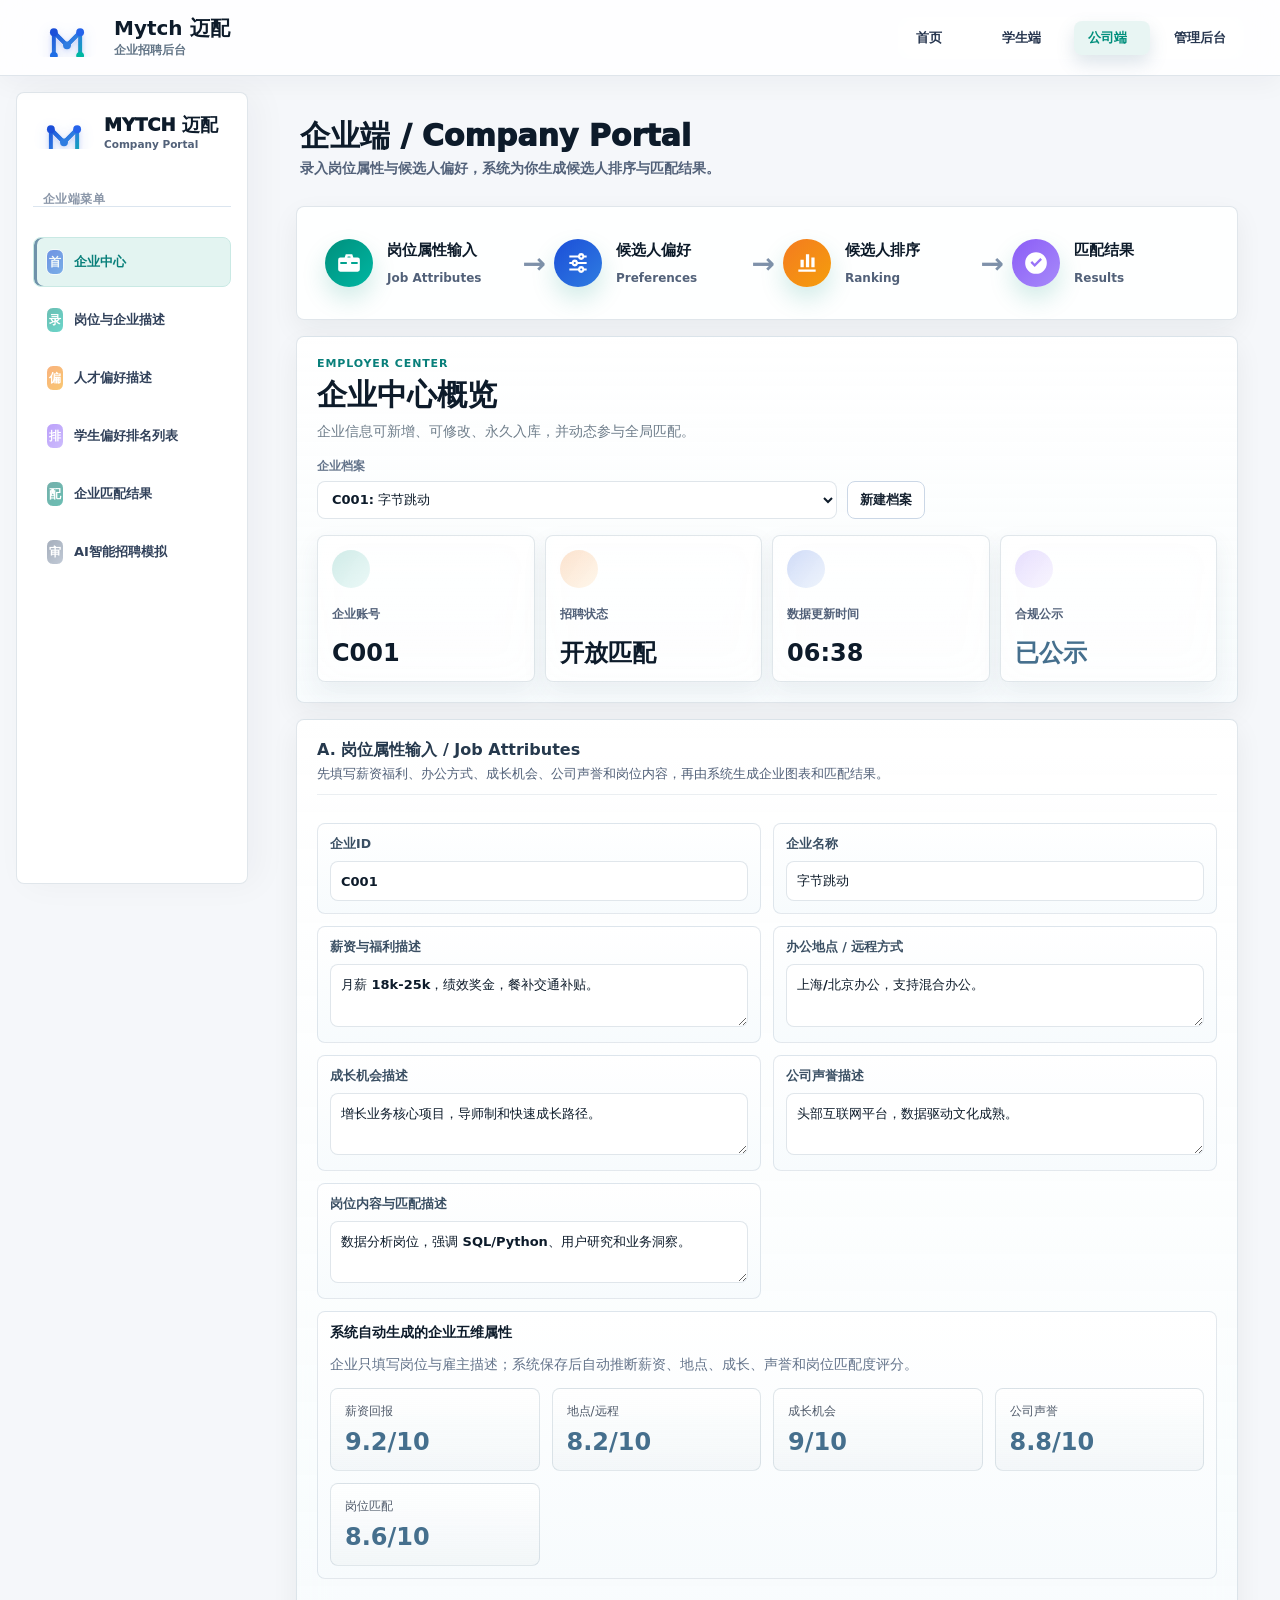
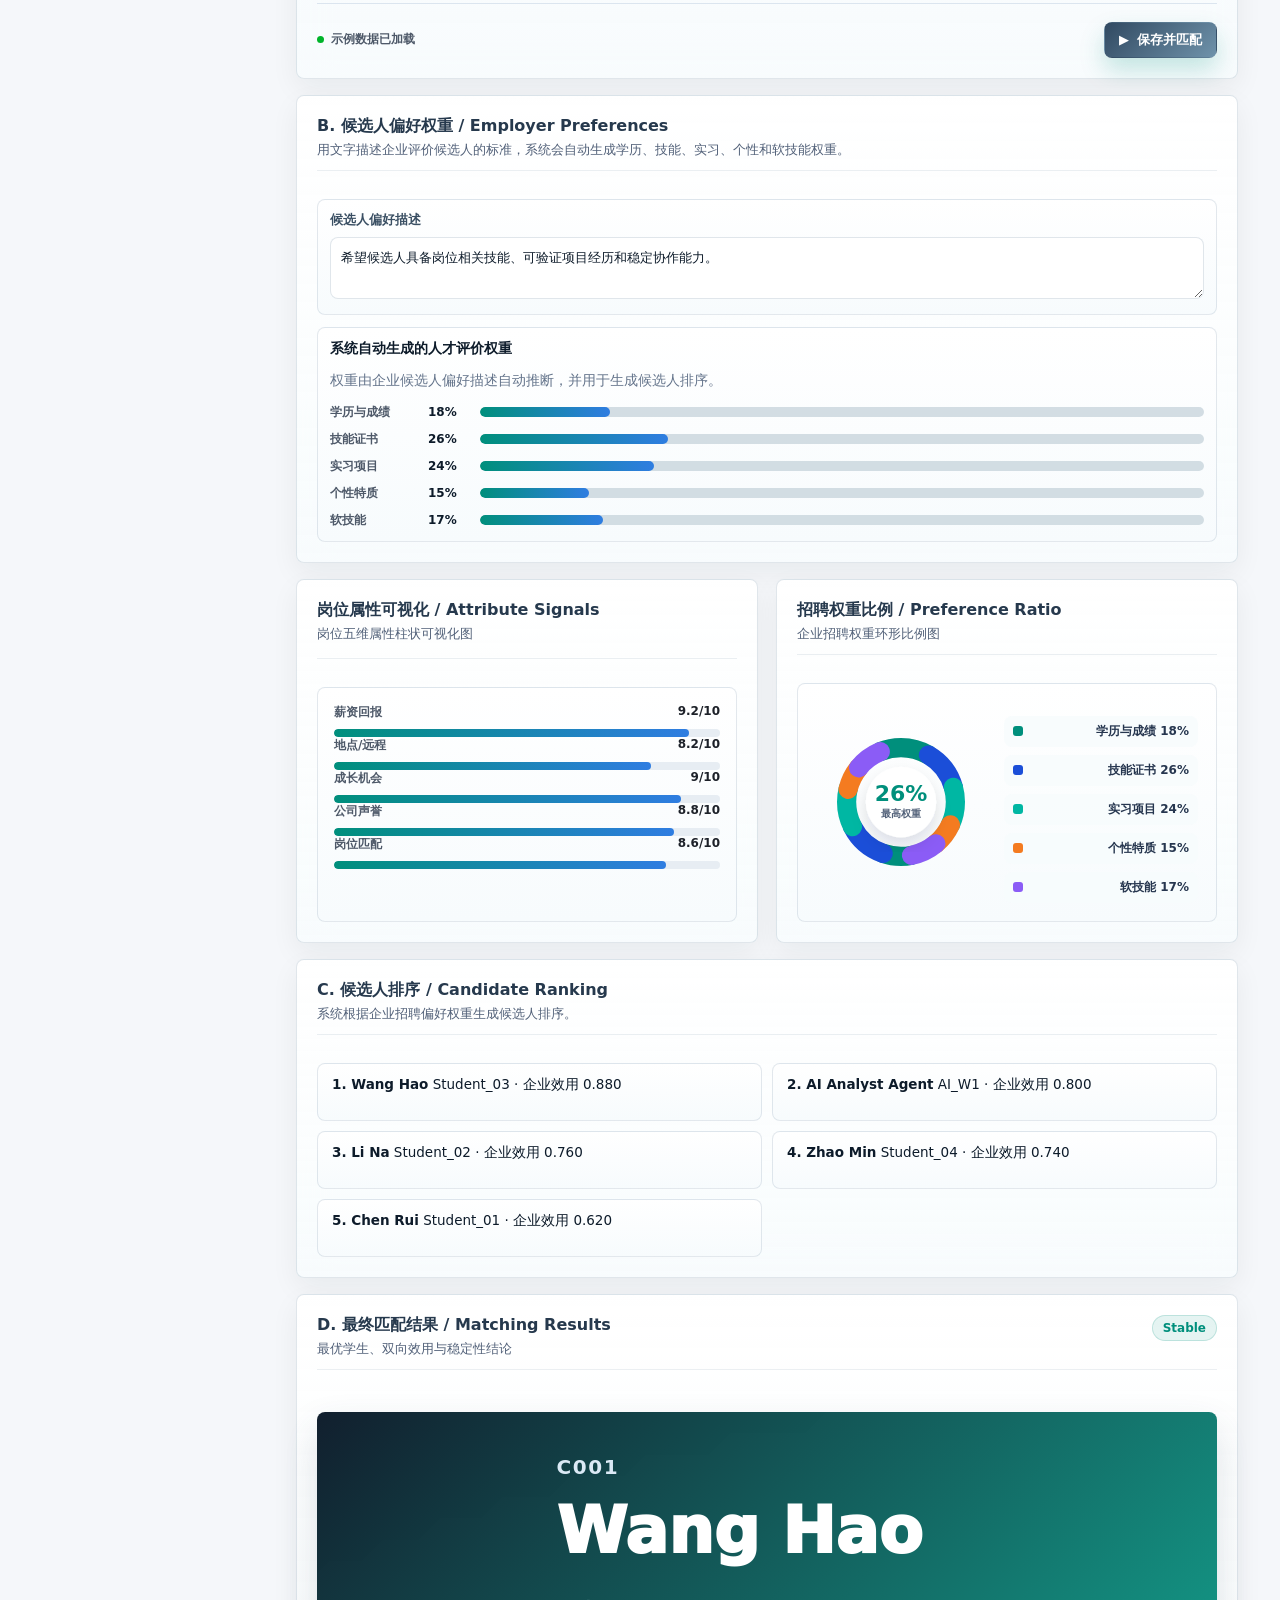
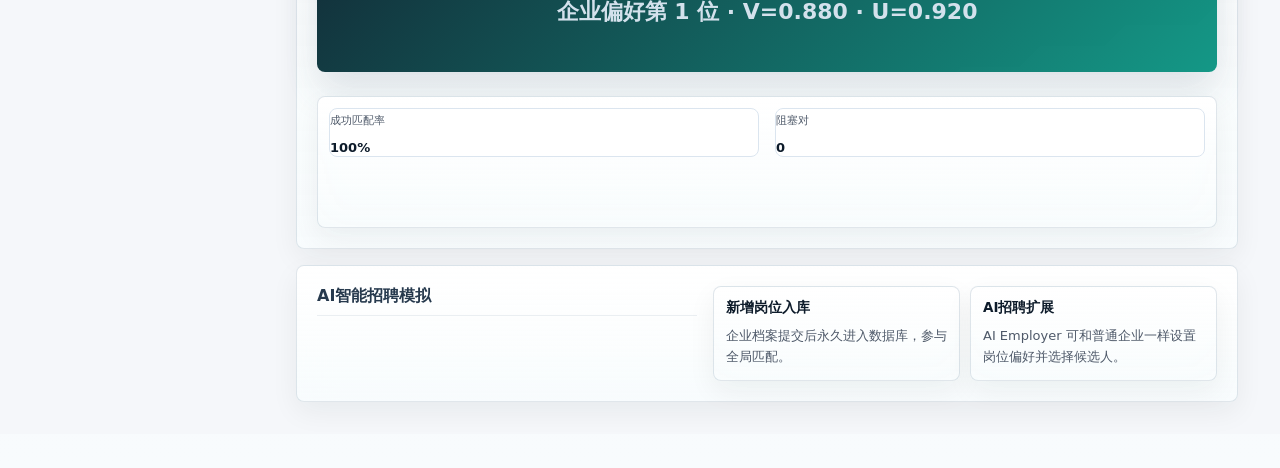
==== commit 0597afe8: "Add GitHub Pages demo data fallback" ====
--- a/company.html
+++ b/company.html
@@ -176,6 +176,6 @@
       </div>
     </div>
 
-    <script src="app.js?v=mytch-feedback-20260525"></script>
+    <script src="app.js?v=github-pages-demo-20260525"></script>
   </body>
 </html>
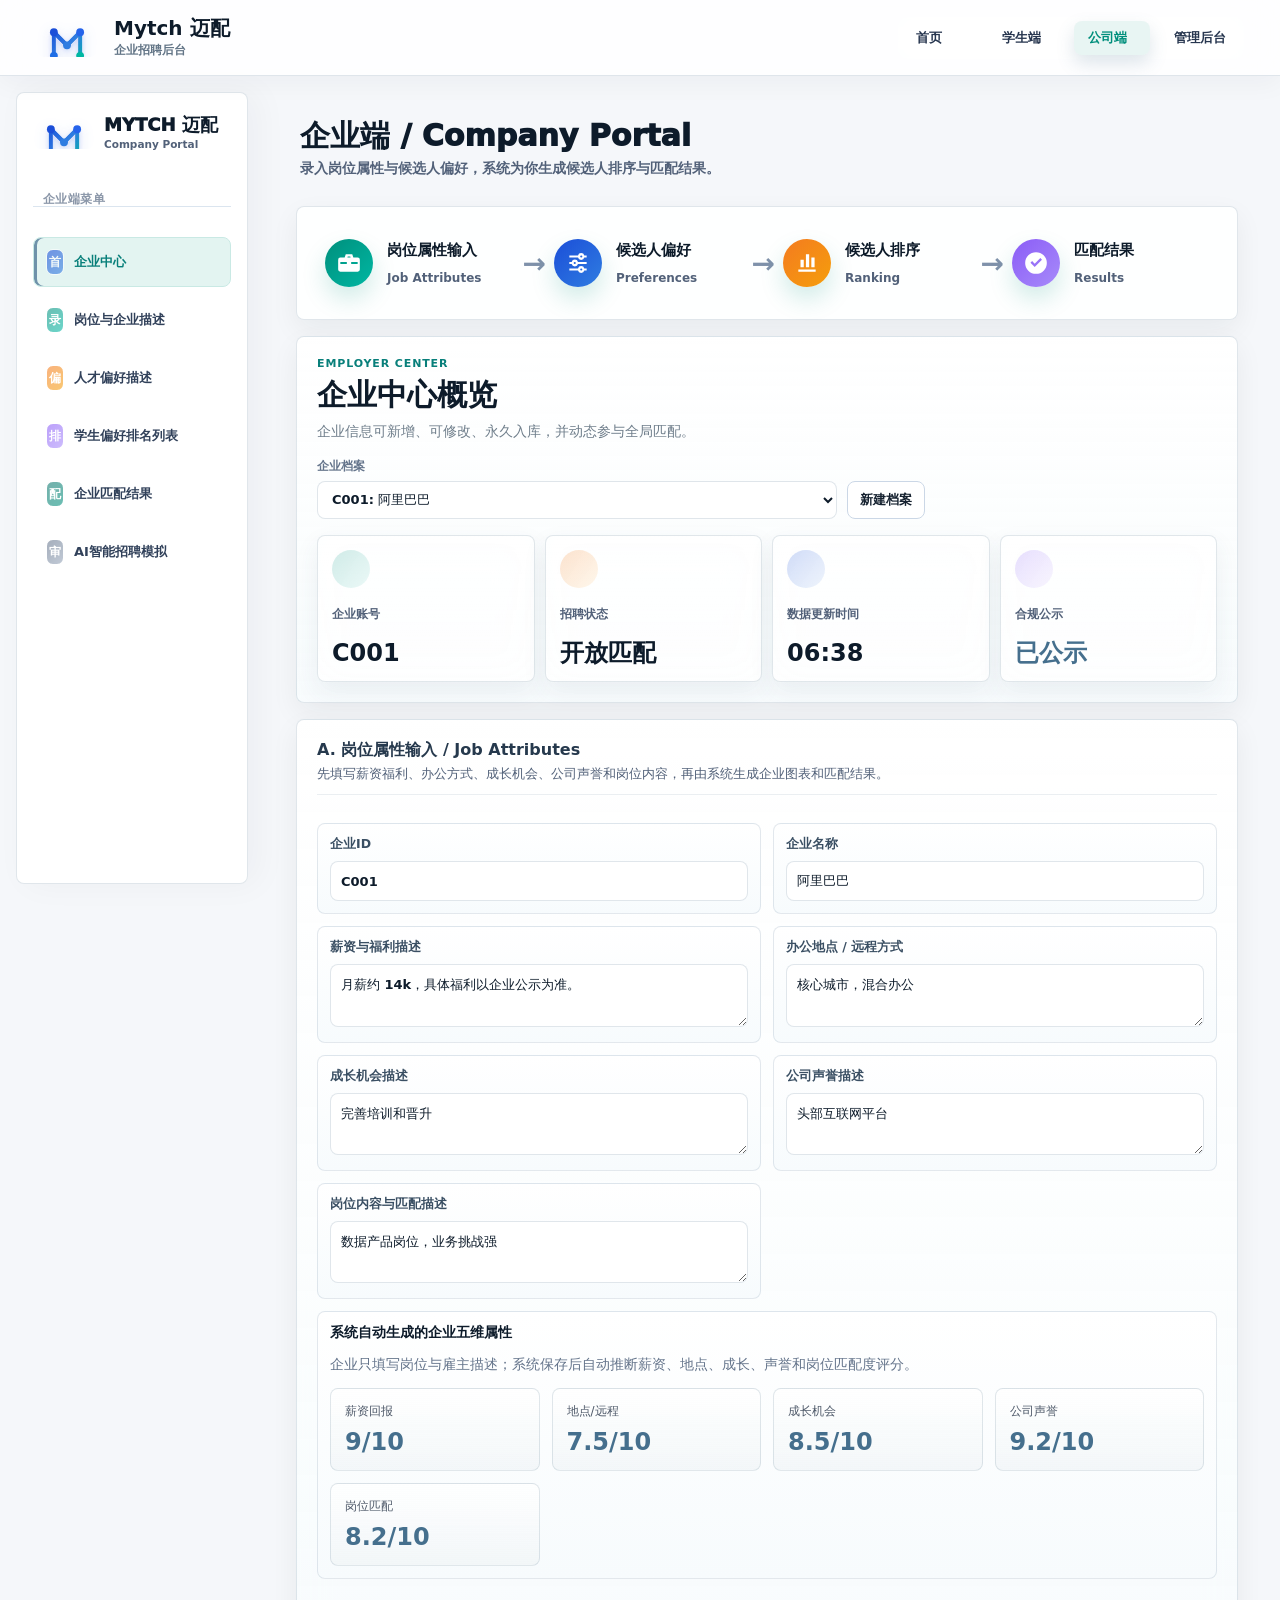
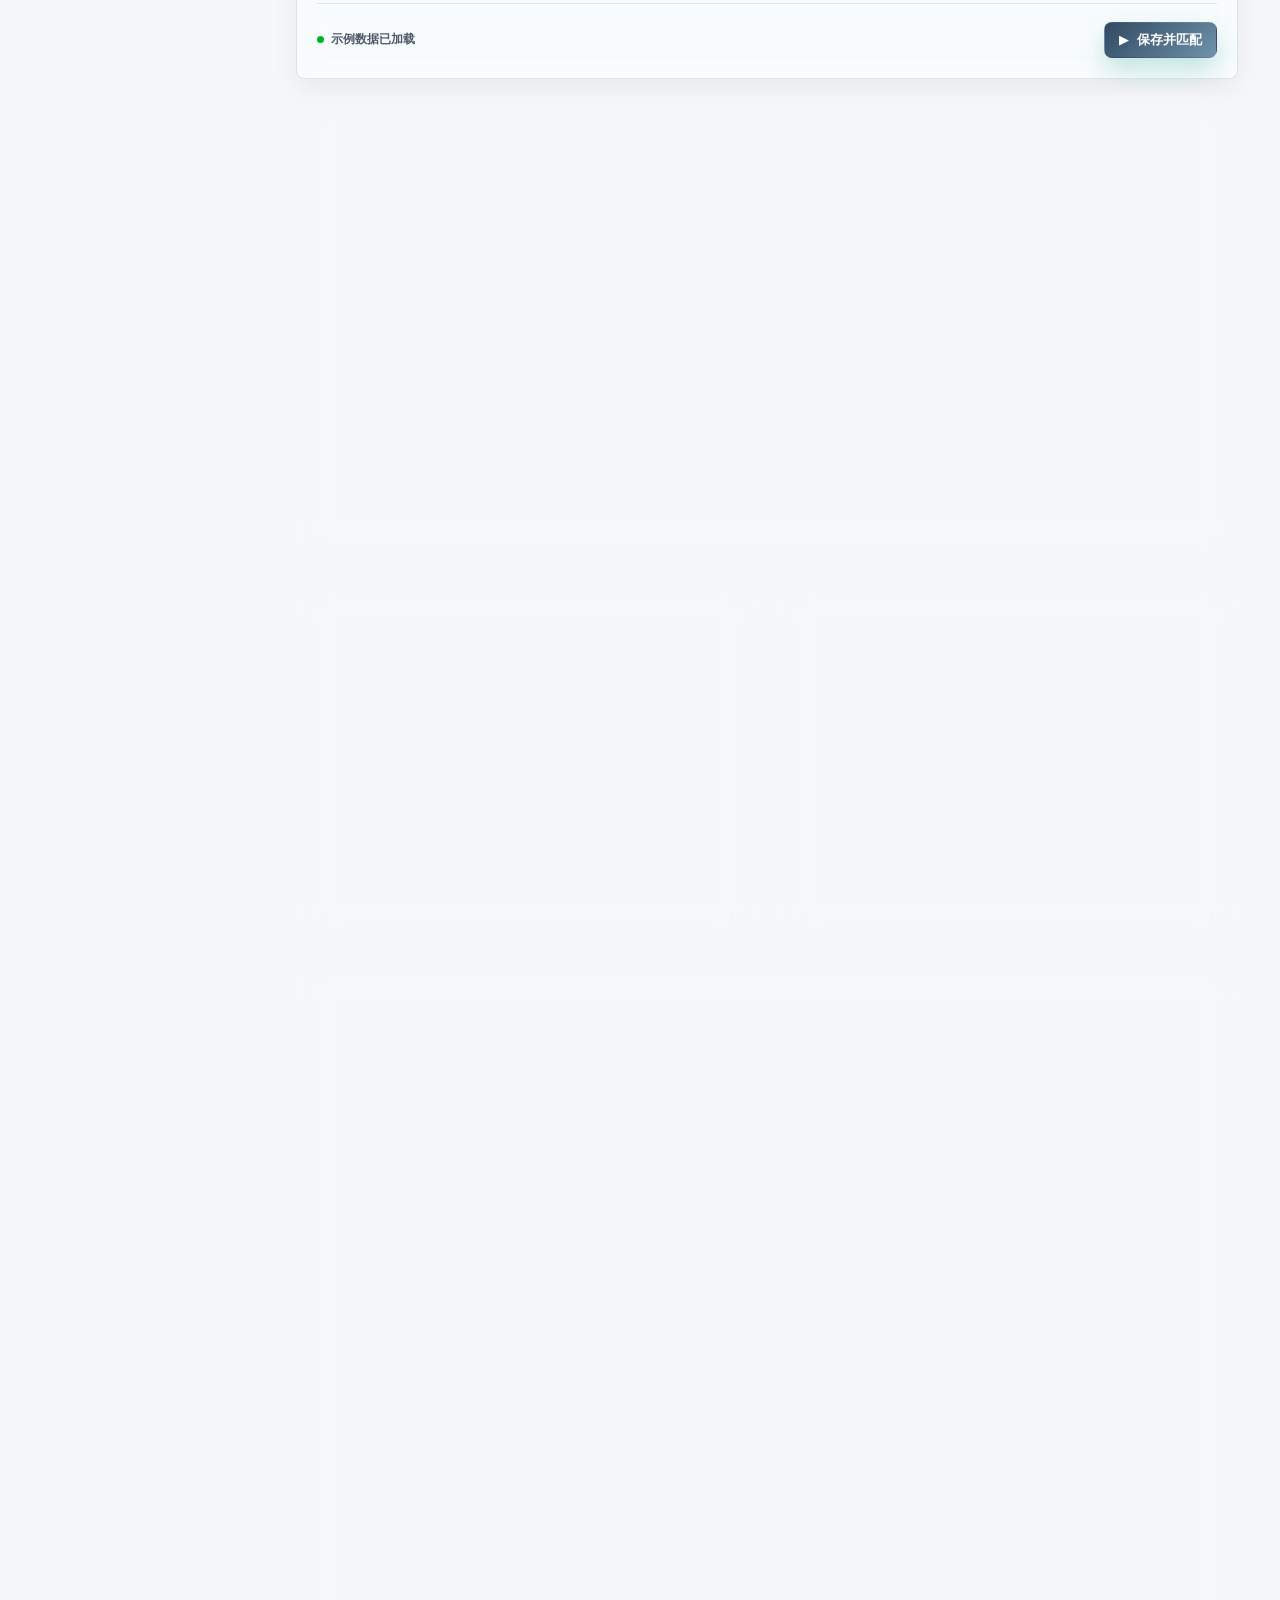
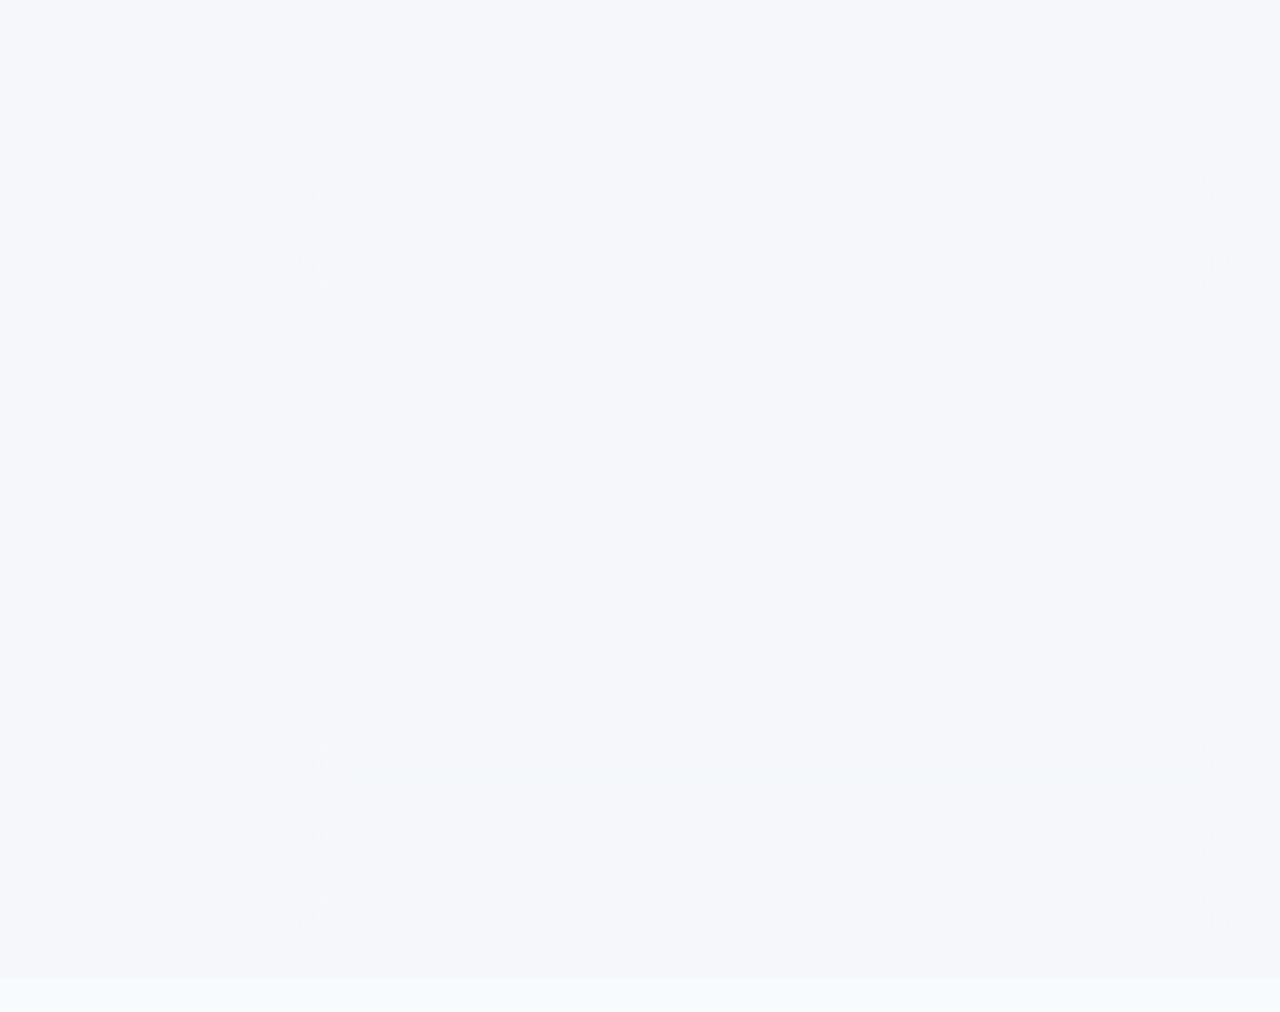
==== commit c03a9996: "Expand GitHub Pages demo dataset" ====
--- a/company.html
+++ b/company.html
@@ -176,6 +176,6 @@
       </div>
     </div>
 
-    <script src="app.js?v=github-pages-demo-20260525"></script>
+    <script src="app.js?v=github-pages-full-demo-20260525"></script>
   </body>
 </html>
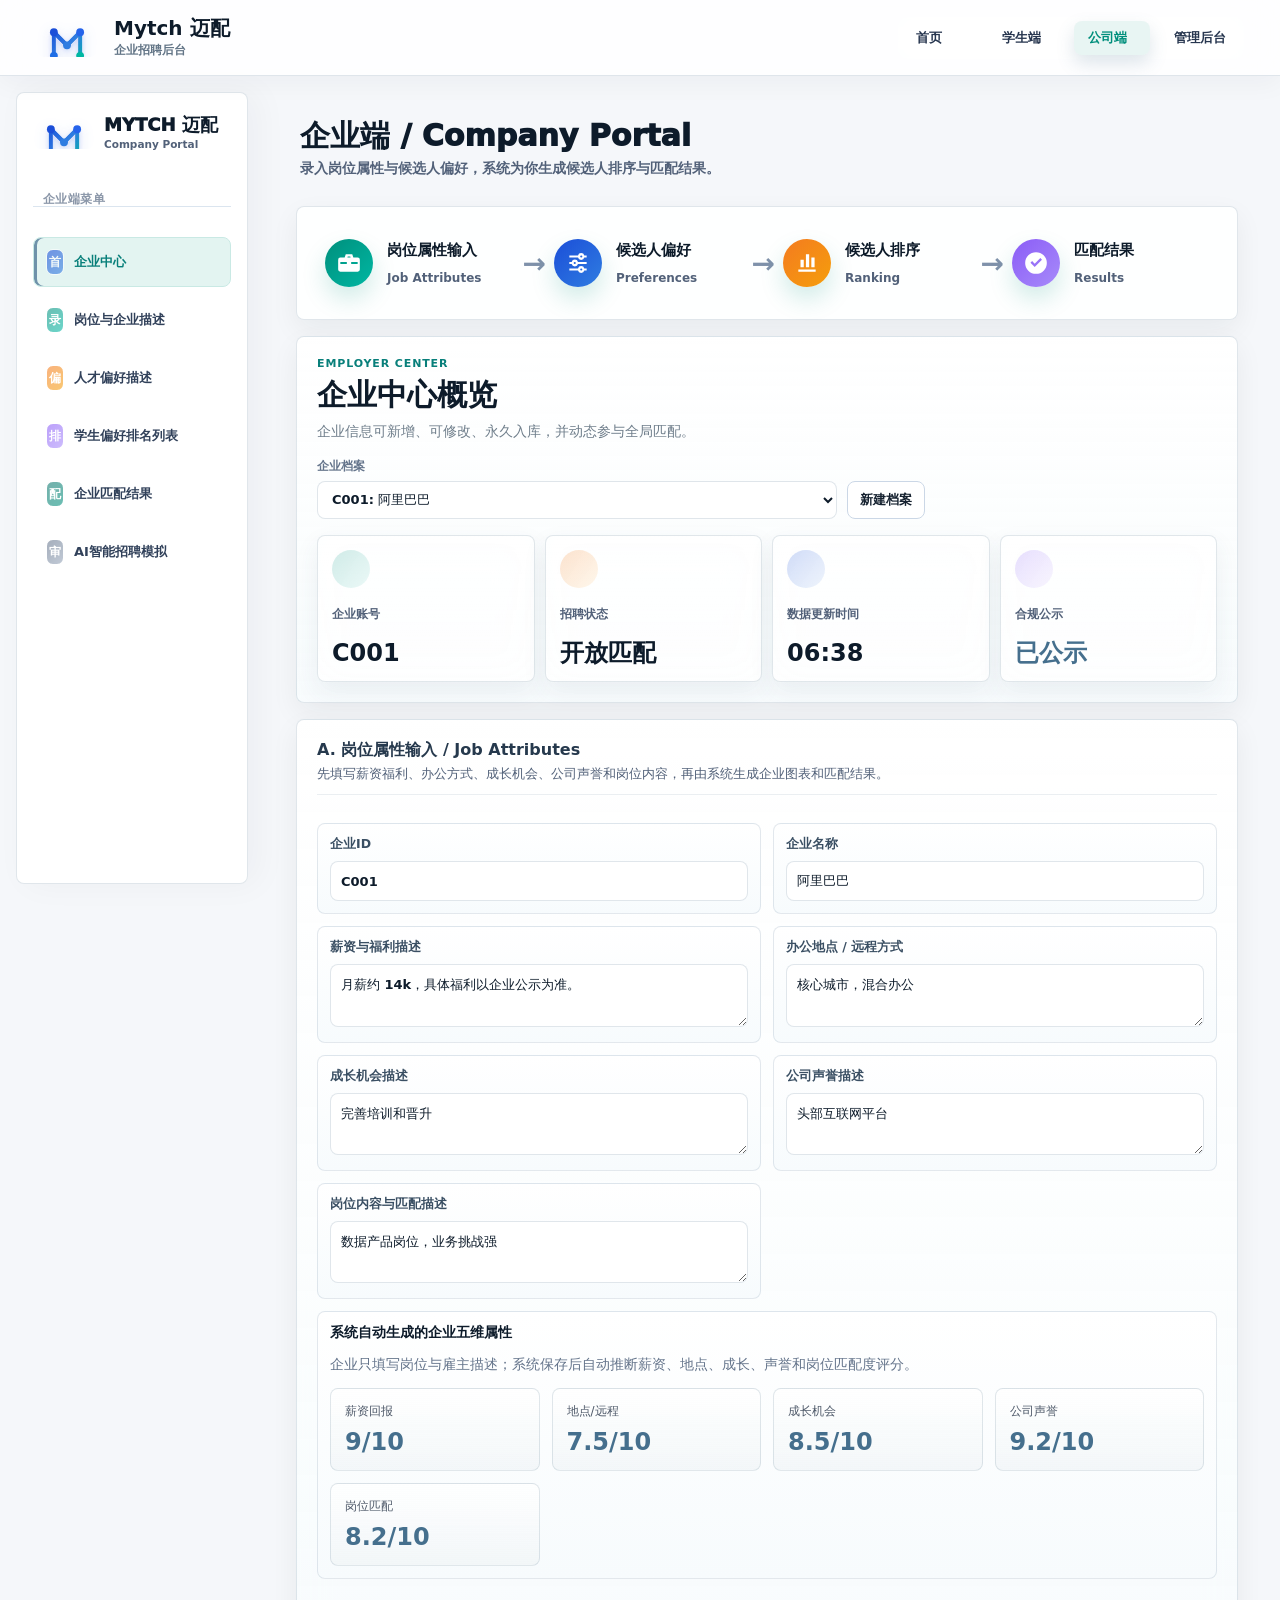
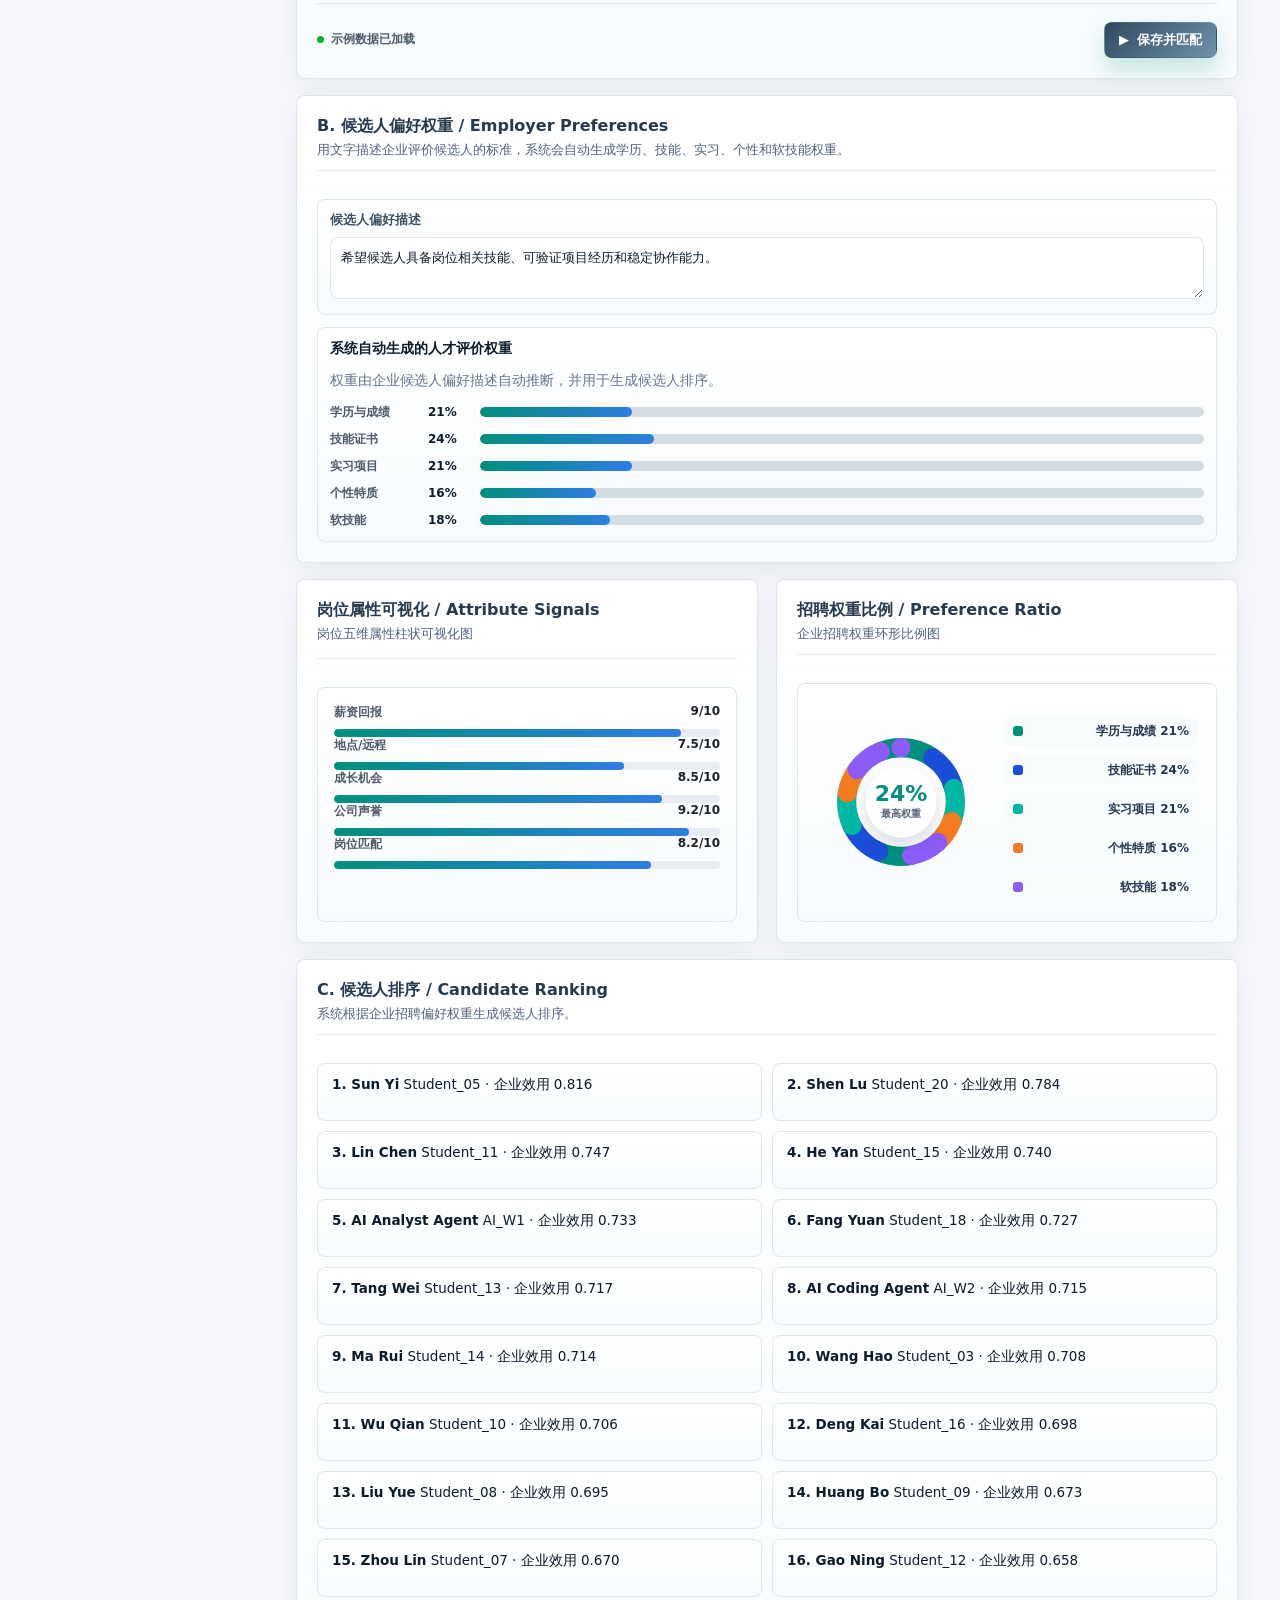
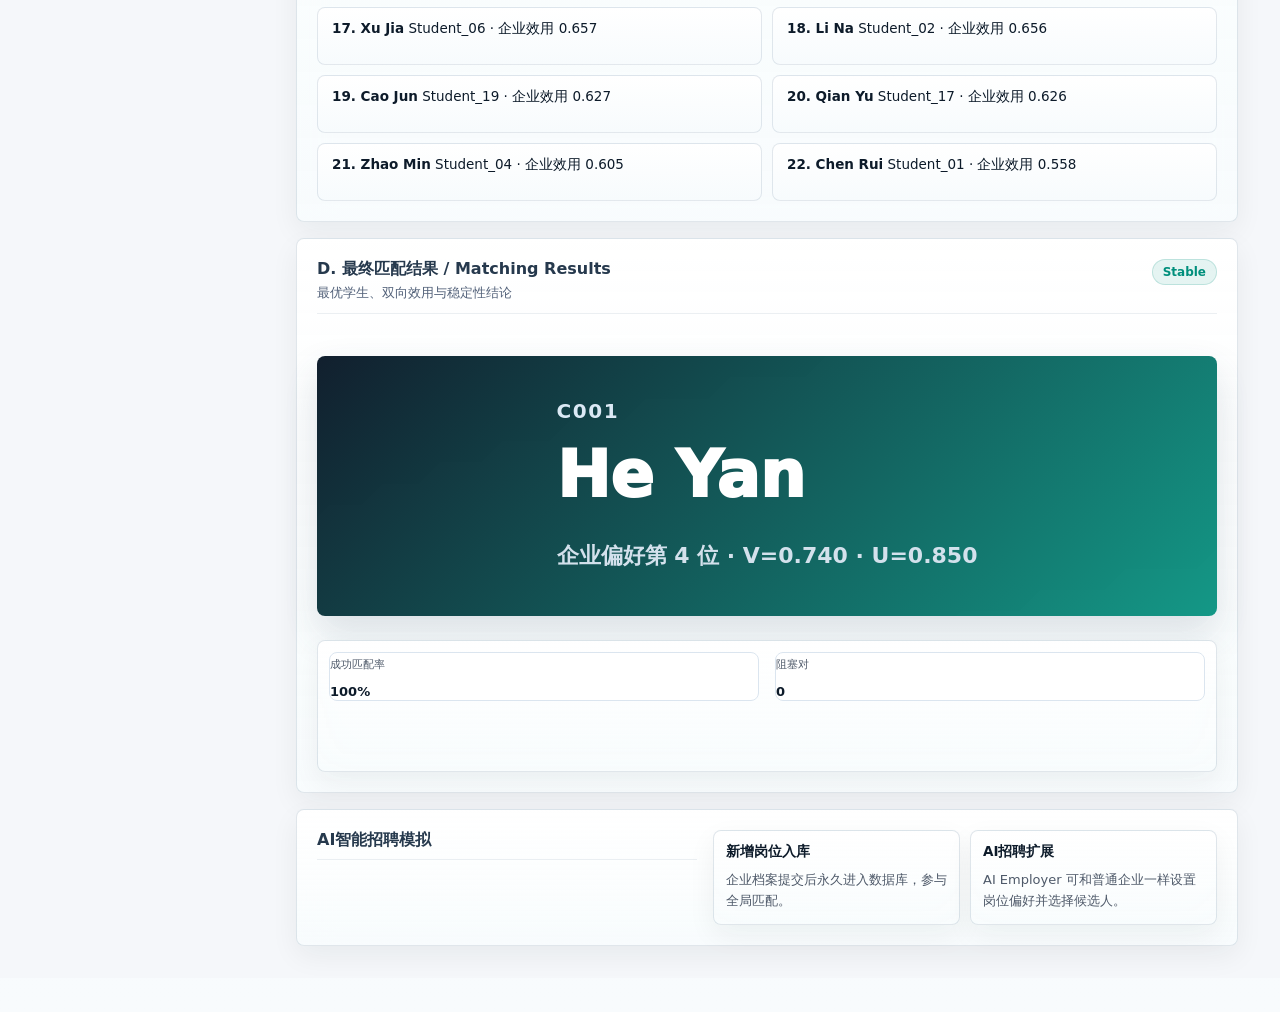
==== commit f4c1b646: "Use full demo dataset on GitHub Pages" ====
--- a/company.html
+++ b/company.html
@@ -176,6 +176,6 @@
       </div>
     </div>
 
-    <script src="app.js?v=github-pages-full-demo-20260525"></script>
+    <script src="app.js?v=github-pages-full-demo-20260525b"></script>
   </body>
 </html>
